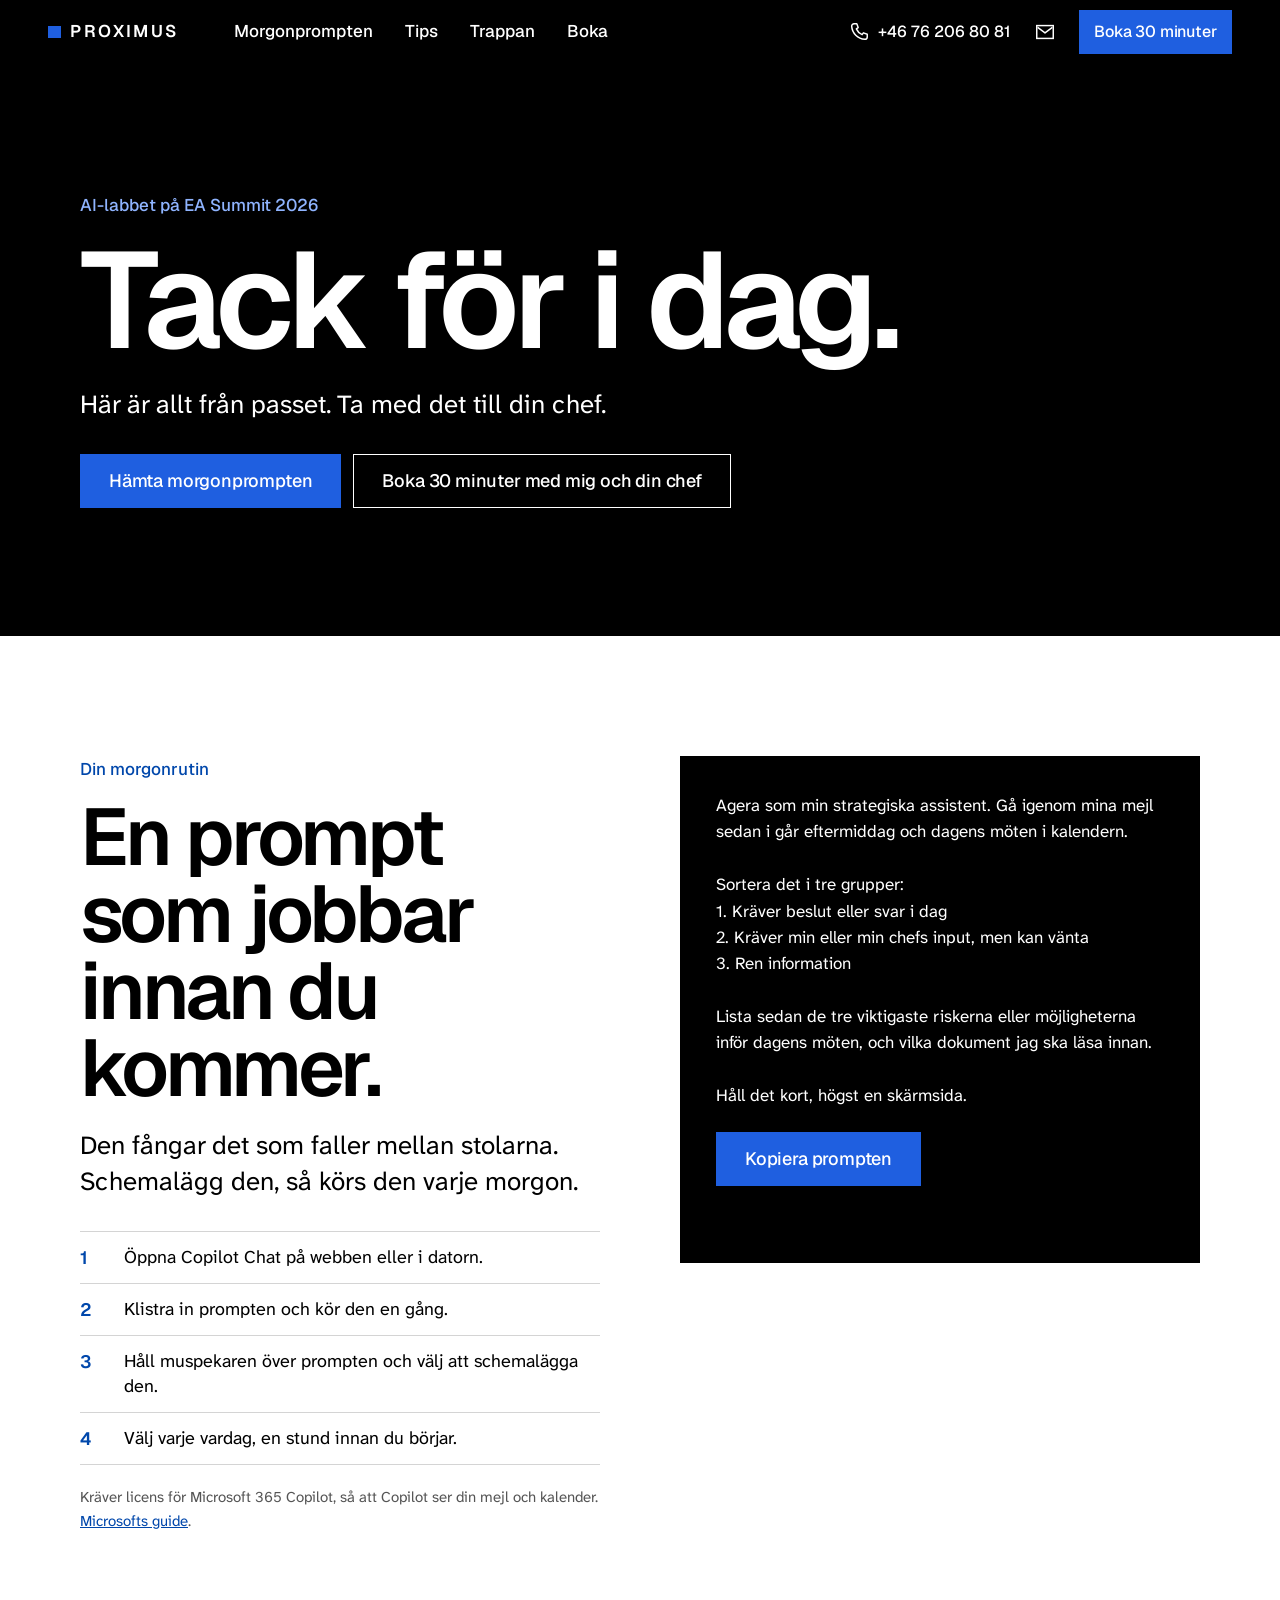
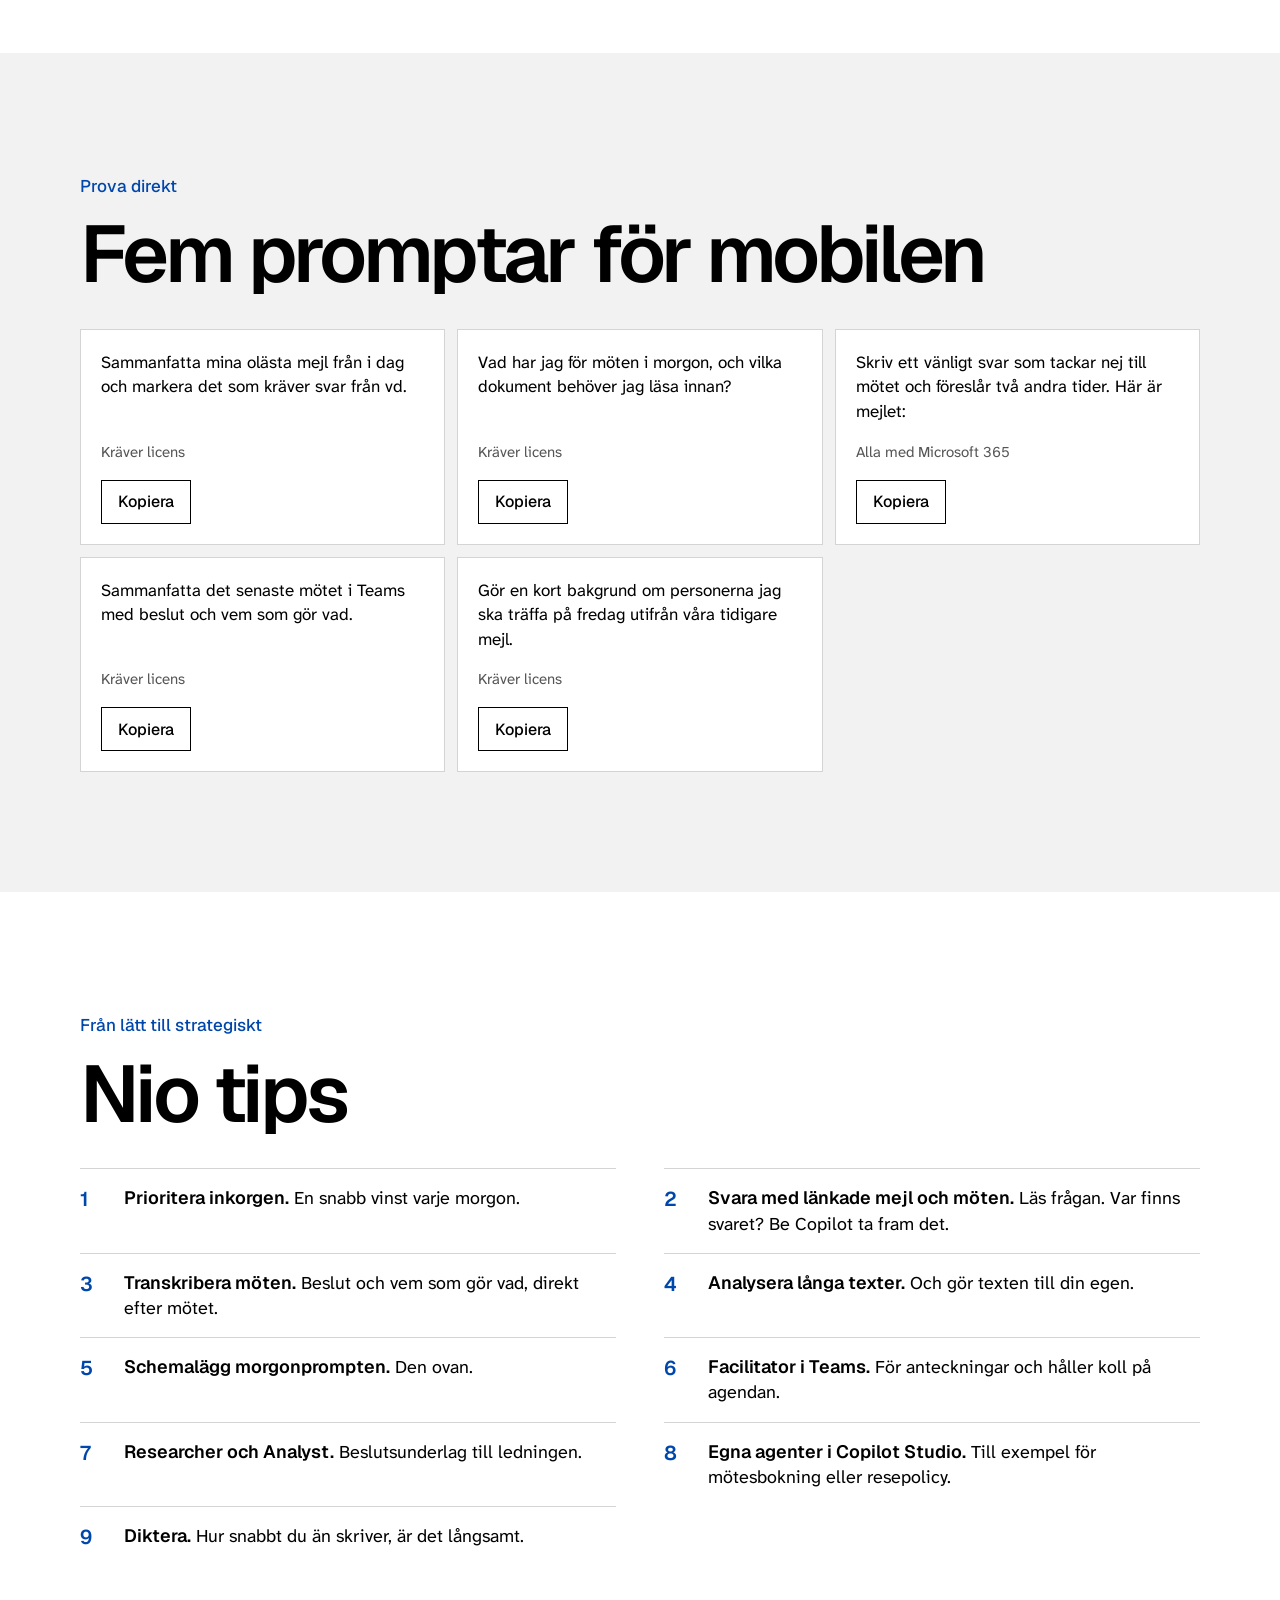
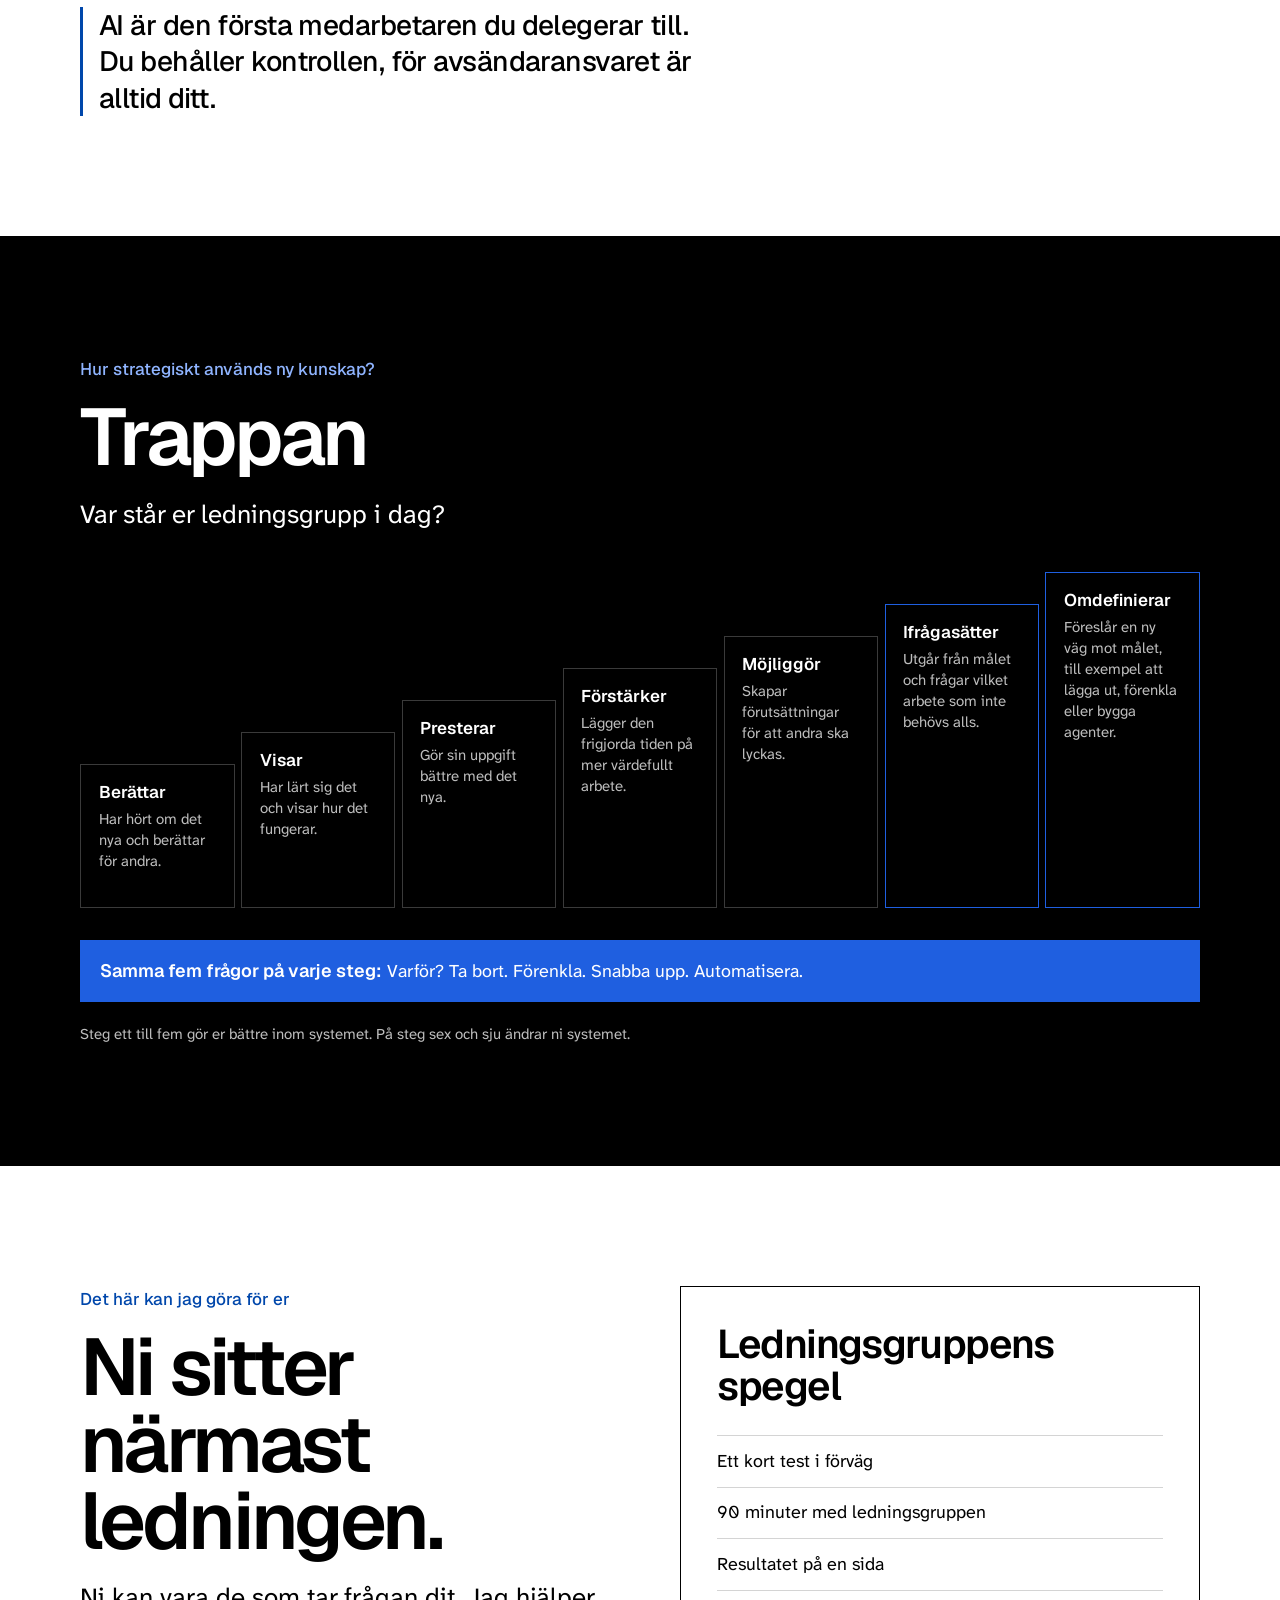
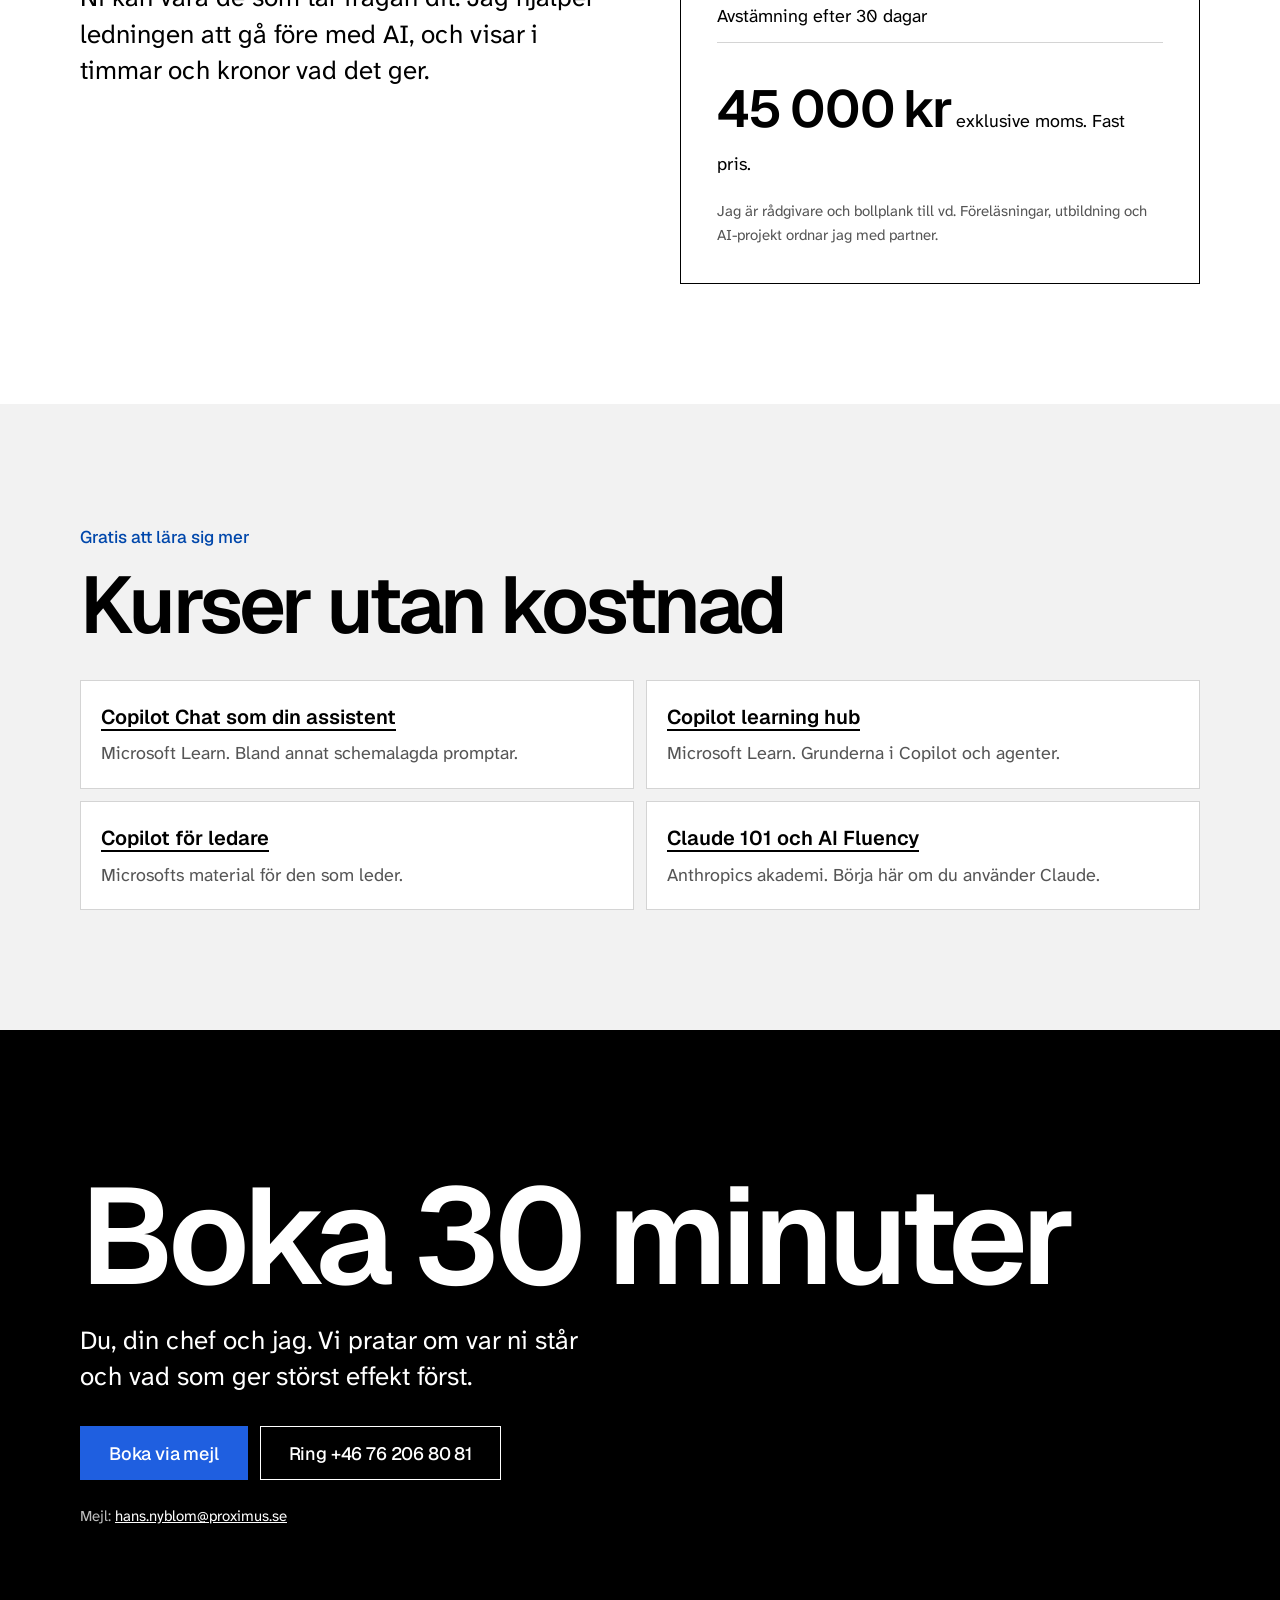
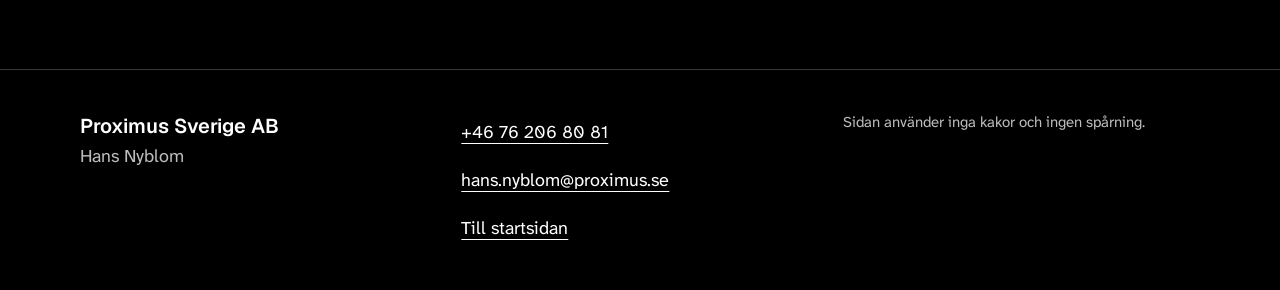
==== ea/index.html @ 561fcad0 "Undersida /ea för EA Summit: morgonprompt, mobilpromptar, tips, trappan, bokning Co-Authored-By: Cla" ====
<!DOCTYPE html>
<html lang="sv">
<head>
<meta charset="utf-8">
<meta name="viewport" content="width=device-width, initial-scale=1">
<meta http-equiv="Content-Security-Policy" content="default-src 'self'; script-src 'self'; style-src 'self'; img-src 'self' data:; font-src 'self'; connect-src 'self'; form-action 'self'; base-uri 'self'; object-src 'none'; upgrade-insecure-requests">
<meta name="referrer" content="strict-origin-when-cross-origin">
<title>EA Summit: tips och morgonprompt | Hans Nyblom</title>
<meta name="description" content="Från AI-labbet på EA Summit 2026. Morgonprompt, fem promptar för mobilen, nio tips och trappan. Boka 30 minuter med Hans och din chef.">
<link rel="canonical" href="https://proximus.se/ea/">
<meta property="og:type" content="website">
<meta property="og:locale" content="sv_SE">
<meta property="og:title" content="Från AI-labbet på EA Summit">
<meta property="og:description" content="Morgonprompt, tips och trappan. Boka 30 minuter med Hans och din chef.">
<meta property="og:url" content="https://proximus.se/ea/">
<meta name="theme-color" content="#000000">
<link rel="icon" href="../assets/img/favicon.svg" type="image/svg+xml">
<link rel="preload" href="../assets/fonts/geist.woff2" as="font" type="font/woff2" crossorigin>
<link rel="stylesheet" href="../assets/css/site.css">
<link rel="stylesheet" href="../assets/css/ea.css">
<script src="../assets/js/ea.js" defer></script>
</head>
<body>
<a class="skip" href="#innehall">Hoppa till innehållet</a>

<header class="top" id="top">
  <a class="brand" href="../" aria-label="Proximus, till startsidan"><span class="brand-dot" aria-hidden="true"></span>PROXIMUS</a>
  <nav class="nav" aria-label="Meny för EA Summit">
    <a href="#morgonprompt">Morgonprompten</a>
    <a href="#tips">Tips</a>
    <a href="#trappan">Trappan</a>
    <a href="#boka">Boka</a>
  </nav>
  <div class="top-actions">
    <a class="icon-btn" href="tel:+46762068081" aria-label="Ring Hans, +46 76 206 80 81">
      <svg viewBox="0 0 24 24" width="22" height="22" aria-hidden="true"><path d="M6.6 3h3l1.5 4.2-2 1.4a12 12 0 0 0 6.3 6.3l1.4-2L21 14.4v3A2.6 2.6 0 0 1 18.4 20 15.4 15.4 0 0 1 4 5.6 2.6 2.6 0 0 1 6.6 3Z" fill="none" stroke="currentColor" stroke-width="1.6" stroke-linejoin="round"/></svg>
      <span class="icon-label">+46 76 206 80 81</span>
    </a>
    <a class="icon-btn js-mail" href="#boka" data-u="hans.nyblom" data-d="proximus.se" aria-label="Mejla Hans">
      <svg viewBox="0 0 24 24" width="22" height="22" aria-hidden="true"><rect x="3" y="5" width="18" height="14" fill="none" stroke="currentColor" stroke-width="1.6"/><path d="m4 7 8 6 8-6" fill="none" stroke="currentColor" stroke-width="1.6" stroke-linejoin="round"/></svg>
    </a>
    <a class="btn btn-main btn-small" href="#boka">Boka 30 minuter</a>
  </div>
</header>

<main id="innehall">

<section class="ea-hero dark" aria-labelledby="h-hero">
  <div class="wrap">
    <p class="kicker">AI-labbet på EA Summit 2026</p>
    <h1 id="h-hero">Tack för i dag.</h1>
    <p class="lead">Här är allt från passet. Ta med det till din chef.</p>
    <div class="cta-row">
      <a class="btn btn-main" href="#morgonprompt">Hämta morgonprompten</a>
      <a class="btn btn-line" href="#boka">Boka 30 minuter med mig och din chef</a>
    </div>
  </div>
</section>

<section class="ea-block" id="morgonprompt" aria-labelledby="h-morgon">
  <div class="wrap ea-split">
    <div>
      <p class="kicker">Din morgonrutin</p>
      <h2 id="h-morgon">En prompt som jobbar innan du kommer.</h2>
      <p class="lead">Den fångar det som faller mellan stolarna. Schemalägg den, så körs den varje morgon.</p>
      <ol class="ea-how">
        <li>Öppna Copilot Chat på webben eller i datorn.</li>
        <li>Klistra in prompten och kör den en gång.</li>
        <li>Håll muspekaren över prompten och välj att schemalägga den.</li>
        <li>Välj varje vardag, en stund innan du börjar.</li>
      </ol>
      <p class="fine">Kräver licens för Microsoft 365 Copilot, så att Copilot ser din mejl och kalender. <a href="https://support.microsoft.com/microsoft-365-copilot/schedule-your-most-used-copilot-prompts" rel="noopener noreferrer" target="_blank">Microsofts guide</a>.</p>
    </div>
    <div class="ea-prompt">
      <pre id="p-morgon">Agera som min strategiska assistent. Gå igenom mina mejl sedan i går eftermiddag och dagens möten i kalendern.

Sortera det i tre grupper:
1. Kräver beslut eller svar i dag
2. Kräver min eller min chefs input, men kan vänta
3. Ren information

Lista sedan de tre viktigaste riskerna eller möjligheterna inför dagens möten, och vilka dokument jag ska läsa innan.

Håll det kort, högst en skärmsida.</pre>
      <button type="button" class="btn btn-main js-copy" data-copy="p-morgon">Kopiera prompten</button>
      <p class="copy-msg" role="status" aria-live="polite"></p>
    </div>
  </div>
</section>

<section class="ea-block ea-grey" id="mobilen" aria-labelledby="h-mobil">
  <div class="wrap">
    <p class="kicker">Prova direkt</p>
    <h2 id="h-mobil">Fem promptar för mobilen</h2>
    <ul class="ea-cards">
      <li><pre id="m1">Sammanfatta mina olästa mejl från i dag och markera det som kräver svar från vd.</pre><span class="ea-tag">Kräver licens</span><button type="button" class="ea-copy js-copy" data-copy="m1">Kopiera</button></li>
      <li><pre id="m2">Vad har jag för möten i morgon, och vilka dokument behöver jag läsa innan?</pre><span class="ea-tag">Kräver licens</span><button type="button" class="ea-copy js-copy" data-copy="m2">Kopiera</button></li>
      <li><pre id="m3">Skriv ett vänligt svar som tackar nej till mötet och föreslår två andra tider. Här är mejlet:</pre><span class="ea-tag">Alla med Microsoft 365</span><button type="button" class="ea-copy js-copy" data-copy="m3">Kopiera</button></li>
      <li><pre id="m4">Sammanfatta det senaste mötet i Teams med beslut och vem som gör vad.</pre><span class="ea-tag">Kräver licens</span><button type="button" class="ea-copy js-copy" data-copy="m4">Kopiera</button></li>
      <li><pre id="m5">Gör en kort bakgrund om personerna jag ska träffa på fredag utifrån våra tidigare mejl.</pre><span class="ea-tag">Kräver licens</span><button type="button" class="ea-copy js-copy" data-copy="m5">Kopiera</button></li>
    </ul>
  </div>
</section>

<section class="ea-block" id="tips" aria-labelledby="h-tips">
  <div class="wrap">
    <p class="kicker">Från lätt till strategiskt</p>
    <h2 id="h-tips">Nio tips</h2>
    <ol class="ea-tips">
      <li><span><b>Prioritera inkorgen.</b> En snabb vinst varje morgon.</span></li>
      <li><span><b>Svara med länkade mejl och möten.</b> Läs frågan. Var finns svaret? Be Copilot ta fram det.</span></li>
      <li><span><b>Transkribera möten.</b> Beslut och vem som gör vad, direkt efter mötet.</span></li>
      <li><span><b>Analysera långa texter.</b> Och gör texten till din egen.</span></li>
      <li><span><b>Schemalägg morgonprompten.</b> Den ovan.</span></li>
      <li><span><b>Facilitator i Teams.</b> För anteckningar och håller koll på agendan.</span></li>
      <li><span><b>Researcher och Analyst.</b> Beslutsunderlag till ledningen.</span></li>
      <li><span><b>Egna agenter i Copilot Studio.</b> Till exempel för mötesbokning eller resepolicy.</span></li>
      <li><span><b>Diktera.</b> Hur snabbt du än skriver, är det långsamt.</span></li>
    </ol>
    <p class="ea-quote">AI är den första medarbetaren du delegerar till. Du behåller kontrollen, för avsändaransvaret är alltid ditt.</p>
  </div>
</section>

<section class="ea-block dark" id="trappan" aria-labelledby="h-trappan">
  <div class="wrap">
    <p class="kicker">Hur strategiskt används ny kunskap?</p>
    <h2 id="h-trappan">Trappan</h2>
    <p class="lead">Var står er ledningsgrupp i dag?</p>
    <ol class="ea-stairs">
      <li><b>Berättar</b><span>Har hört om det nya och berättar för andra.</span></li>
      <li><b>Visar</b><span>Har lärt sig det och visar hur det fungerar.</span></li>
      <li><b>Presterar</b><span>Gör sin uppgift bättre med det nya.</span></li>
      <li><b>Förstärker</b><span>Lägger den frigjorda tiden på mer värdefullt arbete.</span></li>
      <li><b>Möjliggör</b><span>Skapar förutsättningar för att andra ska lyckas.</span></li>
      <li><b>Ifrågasätter</b><span>Utgår från målet och frågar vilket arbete som inte behövs alls.</span></li>
      <li><b>Omdefinierar</b><span>Föreslår en ny väg mot målet, till exempel att lägga ut, förenkla eller bygga agenter.</span></li>
    </ol>
    <p class="ea-engine"><b>Samma fem frågor på varje steg:</b> Varför? Ta bort. Förenkla. Snabba upp. Automatisera.</p>
    <p class="fine">Steg ett till fem gör er bättre inom systemet. På steg sex och sju ändrar ni systemet.</p>
  </div>
</section>

<section class="ea-block" id="erbjudande" aria-labelledby="h-erbj">
  <div class="wrap ea-split">
    <div>
      <p class="kicker">Det här kan jag göra för er</p>
      <h2 id="h-erbj">Ni sitter närmast ledningen.</h2>
      <p class="lead">Ni kan vara de som tar frågan dit. Jag hjälper ledningen att gå före med AI, och visar i timmar och kronor vad det ger.</p>
    </div>
    <div class="ea-offer">
      <p class="ea-offer-name">Ledningsgruppens spegel</p>
      <ul class="ticks">
        <li>Ett kort test i förväg</li>
        <li>90 minuter med ledningsgruppen</li>
        <li>Resultatet på en sida</li>
        <li>Avstämning efter 30 dagar</li>
      </ul>
      <p class="ea-price"><strong>45 000 kr</strong> exklusive moms. Fast pris.</p>
      <p class="fine">Jag är rådgivare och bollplank till vd. Föreläsningar, utbildning och AI-projekt ordnar jag med partner.</p>
    </div>
  </div>
</section>

<section class="ea-block ea-grey" id="utbildning" aria-labelledby="h-utb">
  <div class="wrap">
    <p class="kicker">Gratis att lära sig mer</p>
    <h2 id="h-utb">Kurser utan kostnad</h2>
    <ul class="ea-links">
      <li><a href="https://learn.microsoft.com/en-us/training/modules/employ-copilot-assistant" rel="noopener noreferrer" target="_blank"><b>Copilot Chat som din assistent</b><span>Microsoft Learn. Bland annat schemalagda promptar.</span></a></li>
      <li><a href="https://learn.microsoft.com/copilot/" rel="noopener noreferrer" target="_blank"><b>Copilot learning hub</b><span>Microsoft Learn. Grunderna i Copilot och agenter.</span></a></li>
      <li><a href="https://adoption.microsoft.com/en-us/copilot/skilling-center/?role=leaders" rel="noopener noreferrer" target="_blank"><b>Copilot för ledare</b><span>Microsofts material för den som leder.</span></a></li>
      <li><a href="https://www.anthropic.com/learn" rel="noopener noreferrer" target="_blank"><b>Claude 101 och AI Fluency</b><span>Anthropics akademi. Börja här om du använder Claude.</span></a></li>
    </ul>
  </div>
</section>

<section class="book dark" id="boka" aria-labelledby="h-boka">
  <div class="wrap">
    <h2 id="h-boka">Boka 30 minuter</h2>
    <p class="lead">Du, din chef och jag. Vi pratar om var ni står och vad som ger störst effekt först.</p>
    <div class="cta-row">
      <a class="btn btn-main js-mail" href="#boka" data-u="hans.nyblom" data-d="proximus.se" data-subject="Samtal med Hans och min chef efter EA Summit" data-body="Hej Hans!%0A%0AJag var på AI-labbet på EA Summit. Jag och min chef vill boka 30 minuter med dig.%0A%0AMitt namn:%0AMin chef:%0AFöretag:%0AFörslag på tider:%0A">Boka via mejl</a>
      <a class="btn btn-line" href="tel:+46762068081">Ring +46 76 206 80 81</a>
    </div>
    <p class="fine ea-addr">Mejl: <a class="js-mail" href="#boka" data-u="hans.nyblom" data-d="proximus.se" data-show="1">visas här</a></p>
    <noscript><p>Mejl: hans.nyblom snabel a proximus.se</p></noscript>
  </div>
</section>

</main>

<footer class="foot dark">
  <div class="wrap foot-grid">
    <div><p class="foot-name">Proximus Sverige AB</p><p>Hans Nyblom</p></div>
    <ul class="foot-contact">
      <li><a href="tel:+46762068081">+46 76 206 80 81</a></li>
      <li><a class="js-mail" href="#boka" data-u="hans.nyblom" data-d="proximus.se" data-show="1">Mejla Hans</a></li>
      <li><a href="../">Till startsidan</a></li>
    </ul>
    <p class="fine">Sidan använder inga kakor och ingen spårning.</p>
  </div>
</footer>

</body>
</html>
---- assets/css/site.css ----
/* Proximus. Vitt och svart. En accent: kobolt. Rubriker i Geist, löptext i Atkinson Hyperlegible Next. */
@font-face{font-family:"Geist";src:url("../fonts/geist.woff2") format("woff2");font-weight:100 900;font-display:swap}
@font-face{font-family:"Atkinson";src:url("../fonts/atkinson.woff2") format("woff2");font-weight:200 800;font-display:swap}

:root{
  --black:#000000;
  --white:#FFFFFF;
  --cobalt:#0047AB;       /* accent på vitt */
  --cobalt-lit:#1F5FE0;   /* knapp på svart */
  --cobalt-pale:#8FB4FF;  /* accenttext på svart */
  --grey:#555555;         /* dämpad text på vitt */
  --grey-lit:#BDBDBD;     /* dämpad text på svart */
  --line:#D4D4D4;
  --line-dark:#3A3A3A;
  --display:"Geist","Helvetica Neue",Arial,sans-serif;
  --body:"Atkinson",Verdana,Arial,sans-serif;
  --pad:clamp(1.25rem,5vw,3rem);
  --gap:clamp(4.5rem,11vw,9rem);
}
*,*::before,*::after{box-sizing:border-box}
html{-webkit-text-size-adjust:100%;scroll-behavior:smooth;scroll-padding-top:4.5rem}
body{margin:0;font-family:var(--body);font-size:1.125rem;line-height:1.6;color:var(--black);background:var(--white)}
img,svg{display:block;max-width:100%}
h1,h2,h3,p,ul,ol,figure,blockquote,fieldset{margin:0;padding:0}
ul,ol{list-style:none}
fieldset{border:0;min-width:0}
a{color:inherit}
button{font:inherit;color:inherit;cursor:pointer;border-radius:0}
:focus-visible{outline:3px solid var(--cobalt);outline-offset:3px}
.dark :focus-visible,.top :focus-visible{outline-color:var(--white)}

.wrap{width:100%;max-width:76rem;margin-inline:auto;padding-inline:var(--pad)}
.skip{position:absolute;left:-999px;top:0;background:var(--white);color:var(--black);padding:.75rem 1rem;z-index:50}
.skip:focus{left:.5rem;top:.5rem}
.dark{background:var(--black);color:var(--white)}

h1,h2{font-family:var(--display);font-weight:600;letter-spacing:-.045em;line-height:.96;text-wrap:balance}
h1{font-size:clamp(3.25rem,13vw,8.5rem)}
h2{font-size:clamp(2.375rem,7.6vw,5rem)}
h3{font-family:var(--display);font-weight:600;font-size:1.375rem;line-height:1.2;letter-spacing:-.02em}
.lead{font-size:clamp(1.25rem,3.4vw,1.625rem);line-height:1.4;max-width:32ch;margin-top:1.25rem}
.kicker{font-family:var(--display);font-weight:500;font-size:1.0625rem;color:var(--cobalt);margin-bottom:1rem}
.dark .kicker{color:var(--cobalt-pale)}
.fine{font-size:.9375rem;color:var(--grey)}
.dark .fine{color:var(--grey-lit)}

/* Knappar: raka hörn, säger vad som händer */
.btn{display:inline-flex;align-items:center;justify-content:center;min-height:3.375rem;padding:.8rem 1.75rem;border:1px solid transparent;font-family:var(--display);font-weight:500;font-size:1.125rem;line-height:1.1;letter-spacing:-.01em;text-decoration:none;text-align:center;transition:background-color .2s ease,color .2s ease,border-color .2s ease}
.btn-main{background:var(--cobalt);color:var(--white)}
.btn-main:hover{background:#003A8C}
.dark .btn-main,.top .btn-main{background:var(--cobalt-lit)}
.dark .btn-main:hover,.top .btn-main:hover{background:#2F6DF0}
.btn-line{border-color:currentColor;background:transparent}
.btn-line:hover{background:var(--black);color:var(--white);border-color:var(--black)}
.dark .btn-line:hover{background:var(--white);color:var(--black);border-color:var(--white)}
.btn-small{min-height:2.75rem;padding:.5rem .9rem;font-size:1rem;white-space:nowrap}
.cta-row{display:flex;flex-wrap:wrap;gap:.75rem;margin-top:2rem}

/* Sidhuvud */
.top{position:sticky;top:0;z-index:20;display:flex;align-items:center;gap:.5rem;min-height:4rem;padding:.5rem var(--pad);background:var(--black);color:var(--white)}
.brand{display:flex;align-items:center;gap:.6rem;font-family:var(--display);font-weight:600;font-size:1.0625rem;letter-spacing:.14em;text-decoration:none;margin-right:auto}
.brand-dot{width:.8rem;height:.8rem;background:var(--cobalt-lit)}
.nav{display:none}
.top-actions{display:flex;align-items:center;gap:.25rem}
.icon-btn{display:inline-flex;align-items:center;justify-content:center;gap:.5rem;min-width:2.75rem;min-height:2.75rem;text-decoration:none;font-family:var(--display);font-weight:500;font-size:1rem}
.icon-btn:hover{color:var(--cobalt-pale)}
.icon-label{display:none}
@media (max-width:420px){.brand{font-size:.875rem;letter-spacing:.06em}.brand-dot{display:none}.btn-small{font-size:.9375rem;padding-inline:.7rem}.top-actions{gap:0}}
@media (min-width:900px){
  .nav{display:flex;gap:2rem;margin-right:auto}
  .nav a{font-family:var(--display);font-weight:500;font-size:1.0625rem;text-decoration:none;padding:.5rem 0;border-bottom:1px solid transparent}
  .nav a:hover{border-bottom-color:var(--white)}
  .brand{margin-right:3rem}
  .top-actions{gap:.75rem}
}
@media (min-width:1180px){.icon-label{display:inline}}

/* Helbreda bilder */
.bleed{position:absolute;inset:0;overflow:hidden}
.bleed-img{position:absolute;left:0;top:-8%;width:100%;height:116%;max-width:none;object-fit:cover;will-change:transform}
.pan-img{width:130%;top:0;height:100%}

/* Hero */
.hero{position:relative;overflow:hidden;min-height:min(calc(100svh - 4rem),60rem);display:flex;align-items:flex-end}
.hero::after{content:"";position:absolute;inset:0;background:linear-gradient(180deg,rgba(0,0,0,.5) 0%,rgba(0,0,0,.42) 40%,rgba(0,0,0,.78) 100%)}
.hero-text{position:relative;z-index:2;padding-block:clamp(2.5rem,7vw,5rem)}
.hero .lead{max-width:27ch}
.choose{margin-top:2rem;display:grid;gap:.6rem;max-width:46rem}
.choose legend{font-family:var(--display);font-weight:500;font-size:1.0625rem;margin-bottom:.7rem;padding:0}
.choice{position:relative;text-align:left;min-height:3.75rem;padding:.9rem 1.1rem .9rem 3.1rem;border:1px solid rgba(255,255,255,.7);background:rgba(0,0,0,.45);color:var(--white);font-size:1.0625rem;line-height:1.3;transition:background-color .2s ease,color .2s ease,border-color .2s ease}
.choice::before{content:"";position:absolute;left:1.05rem;top:50%;width:1.1rem;height:1.1rem;margin-top:-.55rem;border:1px solid currentColor}
.choice:hover{border-color:var(--white);background:rgba(0,0,0,.7)}
.choice[aria-pressed="true"]{background:var(--white);color:var(--black);border-color:var(--white)}
.choice[aria-pressed="true"]::before{background:var(--cobalt);border-color:var(--cobalt)}
@media (min-width:760px){.choose{grid-template-columns:1fr 1fr}.choose legend{grid-column:1/-1}}

/* Nyckeltal */
.facts{border-bottom:1px solid var(--line)}
.facts-list{display:grid;grid-template-columns:1fr 1fr}
.facts-list li{padding:clamp(1.5rem,4vw,2.75rem) 0;padding-right:1rem;border-top:1px solid var(--line)}
.facts-list li:nth-child(-n+2){border-top:0}
.facts-list strong{display:block;font-family:var(--display);font-weight:600;font-size:clamp(1.875rem,6.2vw,3.75rem);letter-spacing:-.045em;line-height:1}
.facts-list span{display:block;margin-top:.5rem;font-size:1rem;line-height:1.35;color:var(--grey)}
@media (min-width:820px){.facts-list{grid-template-columns:repeat(4,1fr)}.facts-list li{border-top:0;padding-left:1.5rem;border-left:1px solid var(--line)}.facts-list li:first-child{padding-left:0;border-left:0}}

/* Adaptivt: visa rätt väg */
body:not([data-path]) [data-only="kontor"],
body:not([data-path]) [data-only="falt"],
body[data-path="kontor"] [data-only="falt"],
body[data-path="kontor"] [data-only="ingen"],
body[data-path="falt"] [data-only="kontor"],
body[data-path="falt"] [data-only="ingen"]{display:none}

.path{padding-block:var(--gap)}
.duo{display:grid;gap:1.25rem;margin-top:2.5rem}
@media (min-width:760px){.duo{grid-template-columns:1fr 1fr}}
.way{display:flex;flex-direction:column;align-items:flex-start;gap:.7rem;text-align:left;padding:clamp(1.5rem,4vw,2.75rem);border:1px solid var(--black);background:var(--white);transition:background-color .25s ease,color .25s ease}
.way:hover{background:var(--black);color:var(--white)}
.way-name{font-family:var(--display);font-weight:600;font-size:clamp(2.25rem,6.5vw,3.5rem);letter-spacing:-.045em;line-height:1}
.way-who{font-size:1.125rem;line-height:1.4;max-width:26ch}
.way-go{margin-top:1rem;font-family:var(--display);font-weight:500;text-decoration:underline;text-underline-offset:.3em}

.offer{display:grid;gap:2.5rem;align-items:center}
@media (min-width:900px){.offer{grid-template-columns:1.05fr .95fr;gap:5rem}}
.shot img{width:100%;height:auto;aspect-ratio:4/3;object-fit:cover}
.ticks{margin-top:1.75rem;display:grid}
.ticks li{padding:.8rem 0;border-top:1px solid var(--line);line-height:1.4}
.ticks li:last-child{border-bottom:1px solid var(--line)}
.swap{margin-top:1.5rem;padding:.6rem 0;min-height:2.75rem;border:0;background:none;font-size:1rem;color:var(--cobalt);text-decoration:underline;text-underline-offset:.3em}

/* Platshållare: stram ruta med kryss */
.ph{position:relative;display:grid;place-items:center;min-height:13rem;aspect-ratio:4/3;border:1px solid var(--black);background:var(--white);color:var(--black)}
.ph svg{position:absolute;inset:0;width:100%;height:100%}
.ph line{stroke:var(--line);stroke-width:1;vector-effect:non-scaling-stroke}
.ph span{position:relative;max-width:22ch;padding:.5rem .9rem;background:var(--white);font-size:1rem;line-height:1.35;text-align:center}
.ph-wide{aspect-ratio:16/10}
.ph-tall{aspect-ratio:4/5;max-width:min(24rem,70vw)}

/* Första steget */
.mirror{padding-block:var(--gap)}
.steps{counter-reset:s;display:grid;margin-top:3rem}
.steps li{counter-increment:s;padding:1.5rem 0 1.75rem;border-top:1px solid var(--line-dark)}
.steps li::before{content:counter(s);display:block;font-family:var(--display);font-weight:500;font-size:1.0625rem;color:var(--cobalt-pale);margin-bottom:.9rem}
.steps strong{display:block;font-family:var(--display);font-weight:600;font-size:1.4375rem;line-height:1.15;letter-spacing:-.02em}
.steps span{display:block;margin-top:.5rem;color:var(--grey-lit);line-height:1.4}
@media (min-width:760px){.steps{grid-template-columns:1fr 1fr;column-gap:2rem}}
@media (min-width:1100px){.steps{grid-template-columns:repeat(4,1fr)}}
.price{margin-top:1rem;padding-top:2.5rem;border-top:1px solid var(--white);display:grid;gap:2rem;align-items:end}
.price-tag strong{display:block;font-family:var(--display);font-weight:600;font-size:clamp(3.5rem,13vw,7.5rem);letter-spacing:-.05em;line-height:.9}
.price-tag span{display:block;margin-top:.9rem;color:var(--grey-lit)}
.price-side{display:grid;gap:1.25rem;justify-items:start}
.founders{max-width:30ch;line-height:1.4;padding-left:1rem;border-left:3px solid var(--cobalt-lit)}
.founders strong{font-family:var(--display);font-weight:600}
@media (min-width:820px){.price{grid-template-columns:1.2fr .8fr;gap:3rem}}

/* Modellen */
.model{padding-block:var(--gap)}
.split{display:grid;gap:2.5rem;align-items:center}
@media (min-width:900px){.split{grid-template-columns:.9fr 1.1fr;gap:5rem}}

/* Kroken */
.hook{position:relative;overflow:hidden;padding-block:clamp(6rem,18vw,13rem)}
.hook::after{content:"";position:absolute;inset:0;background:rgba(0,0,0,.58)}
.hook-text{position:relative;z-index:2}
.hook blockquote p{font-family:var(--display);font-weight:600;font-size:clamp(2.625rem,9.5vw,6.5rem);letter-spacing:-.045em;line-height:.98;max-width:13ch;text-wrap:balance}
.hook .lead{margin-bottom:2rem;max-width:30ch}

/* Bevis */
.proof{padding-block:var(--gap)}
.soon h3{margin-top:1rem}
.soon .ph{aspect-ratio:16/9}

/* Ledartest */
.test{padding-block:var(--gap)}
.test-box{display:grid;gap:2.5rem;align-items:end}
.test-box>div,.notify{min-width:0}
.test h2{font-size:clamp(2.125rem,6.2vw,4rem);max-width:15ch}
.notify{padding-top:1.5rem;border-top:1px solid var(--white)}
.notify label{display:block;font-family:var(--display);font-weight:500;margin-bottom:.6rem}
.notify-row{display:grid;gap:.75rem}
.notify input{width:100%;min-height:3.375rem;padding:.7rem 1rem;border:1px solid var(--white);border-radius:0;background:var(--white);font:inherit;color:var(--black)}
.notify input::placeholder{color:#5F5F5F}
.form-msg{margin-top:.75rem;min-height:1.6em}
@media (min-width:900px){.test-box{grid-template-columns:1.1fr .9fr;gap:5rem}}

/* Om Hans */
.about{padding-block:var(--gap)}
.about-grid{display:grid;gap:2.5rem;align-items:center}
.about p+p{margin-top:1rem;max-width:36ch}
.stages{display:flex;flex-wrap:wrap;gap:.5rem;margin-block:1.5rem 2rem}
.stages li{padding:.4rem 1rem;border:1px solid var(--black);font-family:var(--display);font-weight:500;font-size:1rem}
@media (min-width:820px){.about-grid{grid-template-columns:.8fr 1.2fr;gap:5rem}}

/* Mer */
.more{padding-bottom:var(--gap)}
.more h2{font-size:clamp(2rem,5.4vw,3.25rem);padding-top:2.5rem;border-top:1px solid var(--black)}
.tiles{display:grid;grid-template-columns:1fr 1fr;margin-top:2.25rem;border-top:1px solid var(--line);border-left:1px solid var(--line)}
.tiles li{border-right:1px solid var(--line);border-bottom:1px solid var(--line)}
.tile{display:flex;flex-direction:column;justify-content:space-between;gap:1.25rem;height:100%;min-height:7rem;padding:1rem 1.1rem;text-decoration:none}
.tile b{font-family:var(--display);font-weight:600;font-size:clamp(1.0625rem,3.6vw,1.25rem);line-height:1.2;letter-spacing:-.02em;overflow-wrap:anywhere}
.tile i{font-style:normal;font-size:.9375rem;color:var(--grey)}
a.tile:hover{background:var(--black);color:var(--white)}
@media (min-width:980px){.tiles{grid-template-columns:repeat(4,1fr)}}

/* Boka */
.book{padding-block:var(--gap)}
.book h2{font-size:clamp(3.25rem,13vw,8.5rem)}
.book .lead{max-width:30ch}
.book .founders{margin-top:2rem}
.slot-form{margin-top:2.25rem;max-width:38rem;padding:2rem 1.5rem;border:1px dashed var(--grey-lit);color:var(--grey-lit);text-align:center}

/* Sidfot */
.foot{padding-block:2.5rem;border-top:1px solid var(--line-dark);color:var(--grey-lit)}
.foot-grid{display:grid;gap:1.5rem}
.foot-name{font-family:var(--display);font-weight:600;font-size:1.25rem;color:var(--white)}
.foot-contact{display:grid;gap:.25rem}
.foot-contact a{display:inline-flex;align-items:center;min-height:2.75rem;color:var(--white);text-underline-offset:.3em}
@media (min-width:820px){.foot-grid{grid-template-columns:1fr 1fr 1fr;align-items:start}}

@media (prefers-reduced-motion:reduce){
  html{scroll-behavior:auto}
  *,*::before,*::after{transition:none!important;animation:none!important}
}
---- assets/css/ea.css ----
/* Undersidan /ea, EA Summit. Bygger på site.css. */
.ea-hero{padding-block:clamp(4rem,12vw,8rem)}
.ea-hero h1{font-size:clamp(3.5rem,14vw,8.5rem)}
.ea-block{padding-block:clamp(4rem,10vw,7.5rem)}
.ea-grey{background:#F2F2F2}
.ea-split{display:grid;gap:2.5rem;align-items:start}
@media (min-width:900px){.ea-split{grid-template-columns:1fr 1fr;gap:5rem}}
.ea-split>div{min-width:0}

.ea-how{counter-reset:h;display:grid;margin-top:2rem}
.ea-how li{counter-increment:h;display:grid;grid-template-columns:2.25rem 1fr;gap:.5rem;padding:.8rem 0;border-top:1px solid var(--line);line-height:1.4}
.ea-how li:last-child{border-bottom:1px solid var(--line)}
.ea-how li::before{content:counter(h);font-family:var(--display);font-weight:600;color:var(--cobalt)}
.ea-block .fine{margin-top:1.25rem}
.ea-block .fine a{color:var(--cobalt)}

pre{margin:0;font-family:var(--body);white-space:pre-wrap;overflow-wrap:anywhere}
.ea-prompt{background:var(--black);color:var(--white);padding:clamp(1.25rem,4vw,2.25rem)}
.ea-prompt pre{font-size:1.0625rem;line-height:1.55;margin-bottom:1.5rem}
.ea-prompt .btn-main{background:var(--cobalt-lit)}
.copy-msg{margin-top:.75rem;min-height:1.6em;color:var(--cobalt-pale)}

.ea-cards{display:grid;gap:.75rem;margin-top:2.25rem}
@media (min-width:760px){.ea-cards{grid-template-columns:1fr 1fr}}
@media (min-width:1100px){.ea-cards{grid-template-columns:repeat(3,1fr)}}
.ea-cards li{display:flex;flex-direction:column;gap:1rem;padding:1.25rem;background:var(--white);border:1px solid var(--line)}
.ea-cards pre{font-size:1.0625rem;line-height:1.45;flex:1}
.ea-tag{font-size:.9375rem;color:var(--grey)}
.ea-copy{align-self:flex-start;min-height:2.75rem;padding:.4rem 1rem;border:1px solid var(--black);background:var(--white);font-family:var(--display);font-weight:500;font-size:1rem}
.ea-copy:hover{background:var(--black);color:var(--white)}
.ea-copy.is-done{background:var(--cobalt);border-color:var(--cobalt);color:var(--white)}

.ea-tips{counter-reset:t;display:grid;margin-top:2.25rem}
@media (min-width:900px){.ea-tips{grid-template-columns:1fr 1fr;column-gap:3rem}}
.ea-tips li{counter-increment:t;display:grid;grid-template-columns:2.5rem 1fr;gap:.25rem;padding:1rem 0;border-top:1px solid var(--line);line-height:1.4}
.ea-tips li::before{content:counter(t);font-family:var(--display);font-weight:600;font-size:1.25rem;color:var(--cobalt)}
.ea-tips b{font-family:var(--display);font-weight:600}
.ea-quote{margin-top:2.5rem;padding-left:1rem;border-left:3px solid var(--cobalt);font-family:var(--display);font-weight:500;font-size:clamp(1.25rem,3.4vw,1.75rem);line-height:1.3;letter-spacing:-.02em;max-width:34ch}

.ea-stairs{display:grid;gap:.5rem;margin-top:2.5rem}
.ea-stairs li{display:grid;gap:.25rem;padding:1rem 1.1rem;border:1px solid var(--line-dark);line-height:1.4}
.ea-stairs b{font-family:var(--display);font-weight:600;font-size:1.25rem}
.ea-stairs span{color:var(--grey-lit)}
.ea-stairs li:nth-child(n+6){border-color:var(--cobalt-lit)}
@media (min-width:900px){
  .ea-stairs{grid-template-columns:repeat(7,1fr);align-items:end;gap:.4rem}
  .ea-stairs li{align-content:start}
  .ea-stairs li:nth-child(1){min-height:9rem}.ea-stairs li:nth-child(2){min-height:11rem}.ea-stairs li:nth-child(3){min-height:13rem}
  .ea-stairs li:nth-child(4){min-height:15rem}.ea-stairs li:nth-child(5){min-height:17rem}.ea-stairs li:nth-child(6){min-height:19rem}.ea-stairs li:nth-child(7){min-height:21rem}
  .ea-stairs b{font-size:1.0625rem}.ea-stairs span{font-size:.9375rem}
}
.ea-engine{margin-top:2rem;padding:1.1rem 1.25rem;background:var(--cobalt-lit);line-height:1.4}
.ea-engine b{font-family:var(--display);font-weight:600}
.dark .ea-engine+.fine{color:var(--grey-lit)}

.ea-offer{border:1px solid var(--black);padding:clamp(1.25rem,4vw,2.25rem)}
.ea-offer-name{font-family:var(--display);font-weight:600;font-size:clamp(1.75rem,5vw,2.5rem);letter-spacing:-.035em;line-height:1.05}
.ea-price{margin-top:1.5rem}
.ea-price strong{font-family:var(--display);font-weight:600;font-size:clamp(2.25rem,7vw,3.25rem);letter-spacing:-.04em}

.ea-links{display:grid;gap:.75rem;margin-top:2.25rem}
@media (min-width:760px){.ea-links{grid-template-columns:1fr 1fr}}
.ea-links a{display:grid;gap:.4rem;height:100%;padding:1.25rem;background:var(--white);border:1px solid var(--line);text-decoration:none}
.ea-links a:hover{border-color:var(--black)}
.ea-links b{font-family:var(--display);font-weight:600;font-size:1.25rem;text-decoration:underline;text-underline-offset:.25em}
.ea-links span{color:var(--grey)}

.ea-addr{margin-top:1.5rem}
.ea-addr a{color:var(--white)}
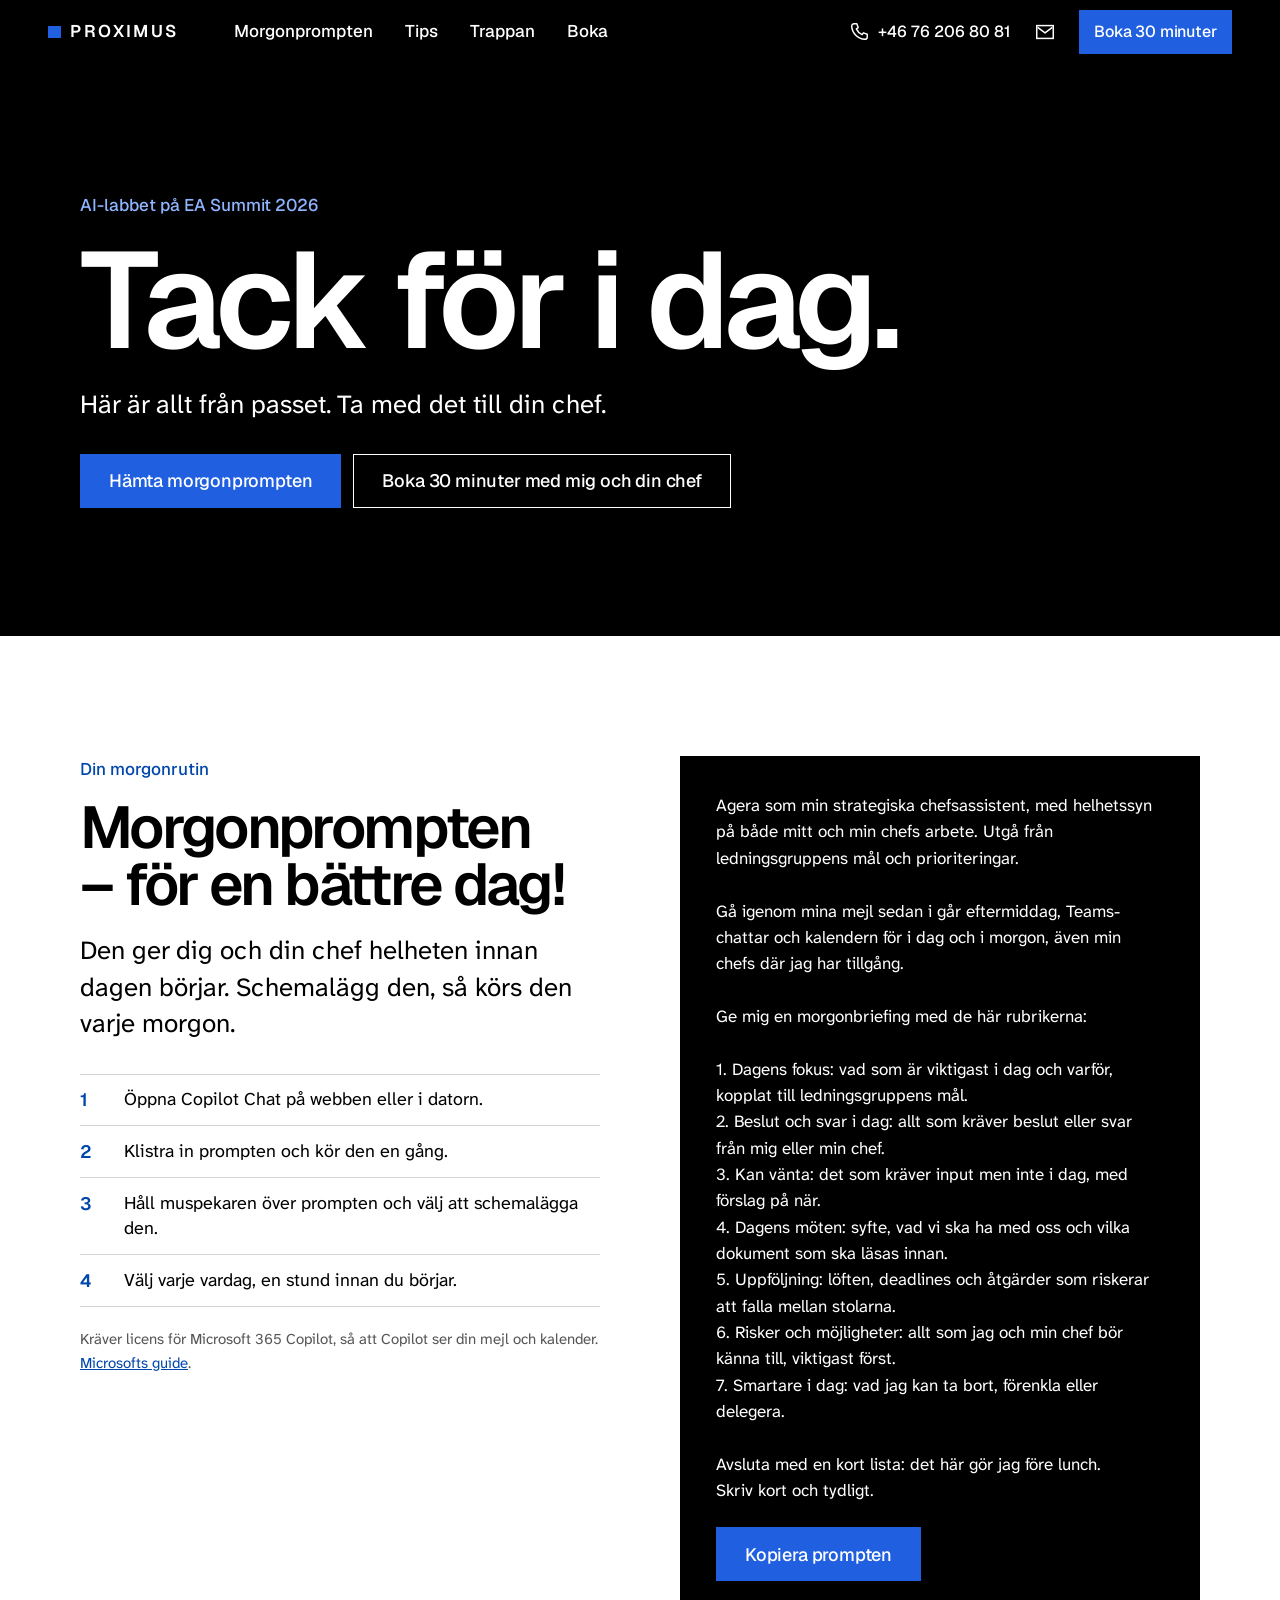
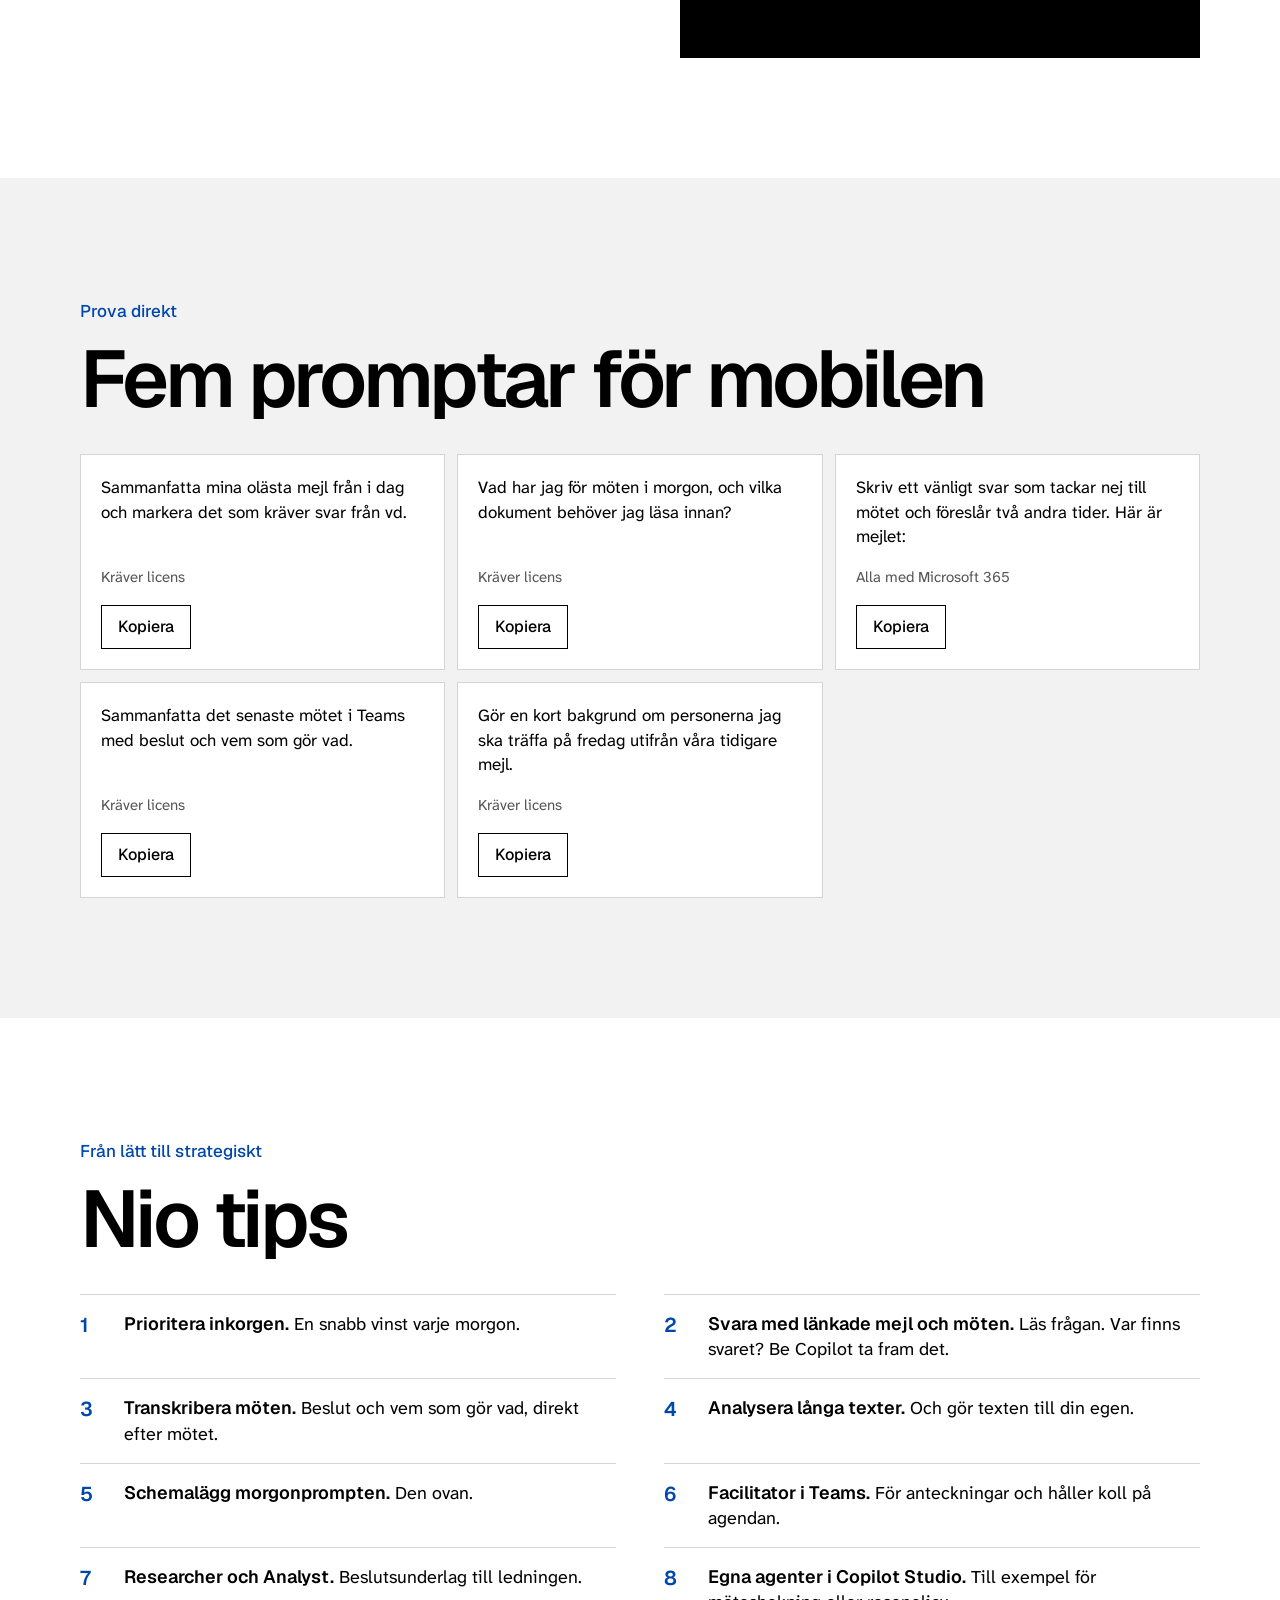
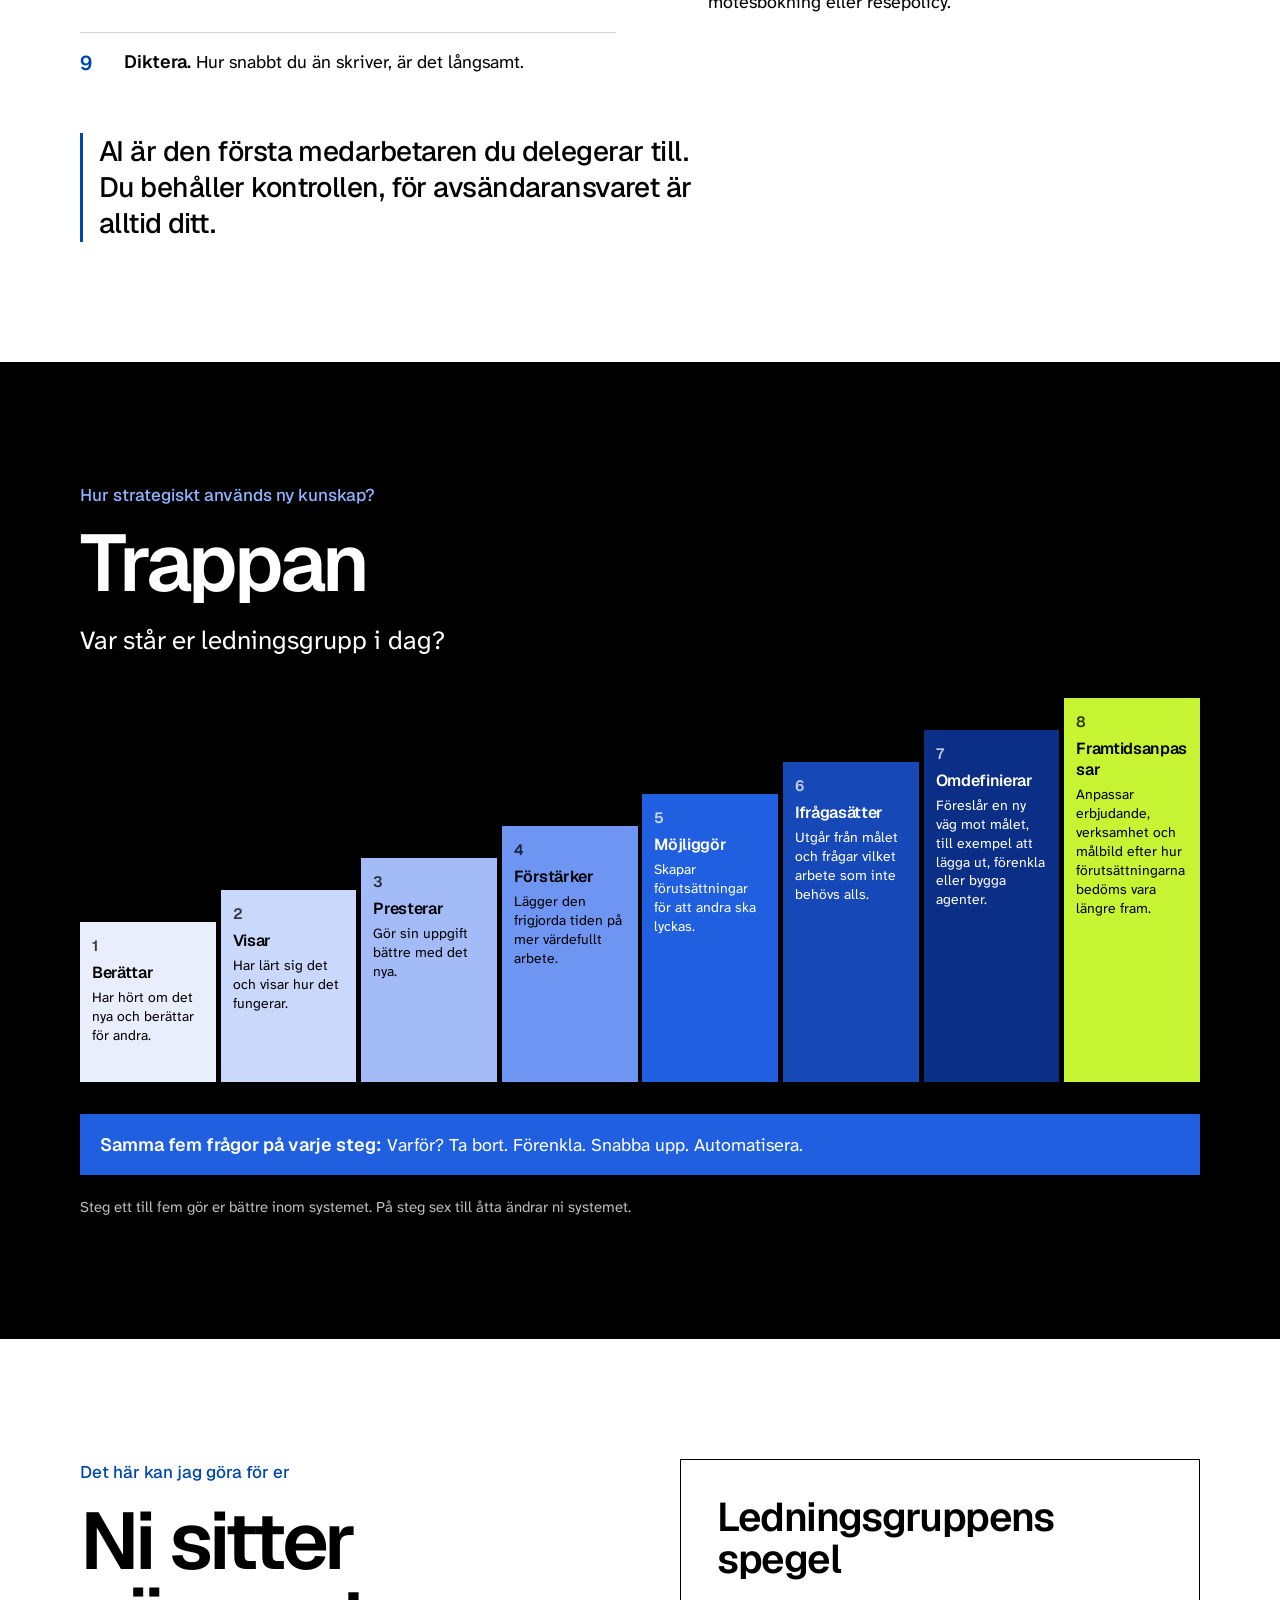
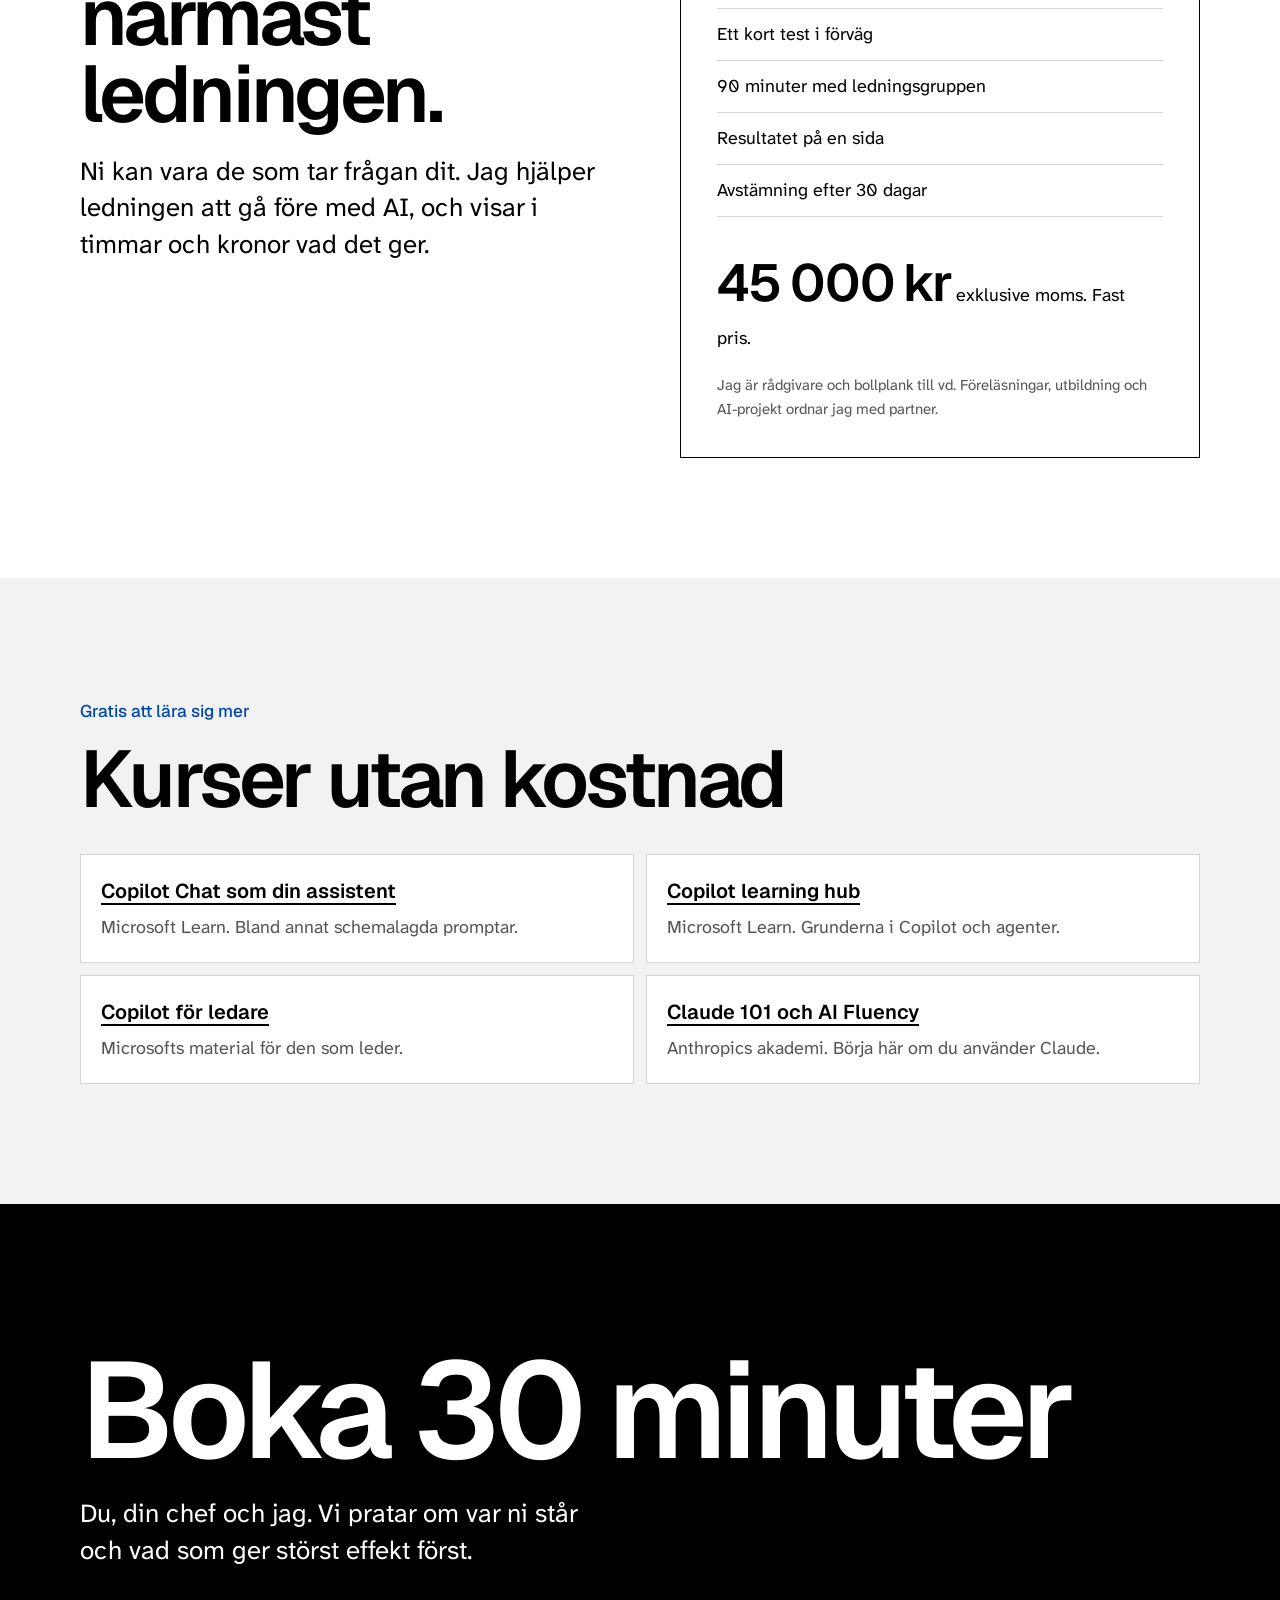
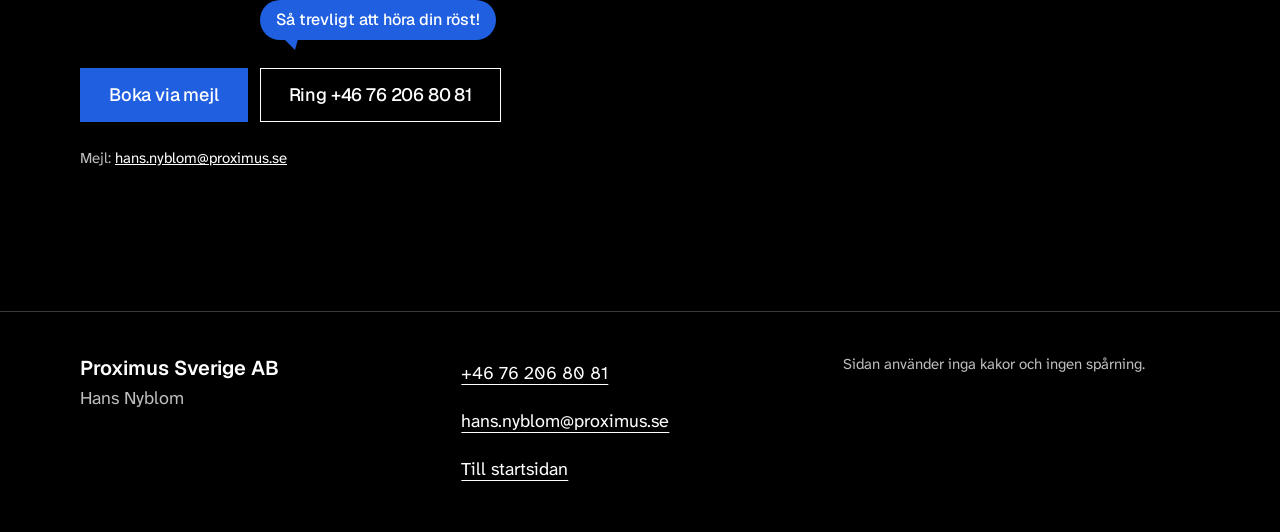
==== commit 391d279b: "EA: ny rubrik och bredare morgonprompt, trappan i åtta steg med färger, pratbubbla vid telefonen Co-" ====
--- a/ea/index.html
+++ b/ea/index.html
@@ -61,8 +61,8 @@
   <div class="wrap ea-split">
     <div>
       <p class="kicker">Din morgonrutin</p>
-      <h2 id="h-morgon">En prompt som jobbar innan du kommer.</h2>
-      <p class="lead">Den fångar det som faller mellan stolarna. Schemalägg den, så körs den varje morgon.</p>
+      <h2 id="h-morgon">Morgonprompten – för en bättre dag!</h2>
+      <p class="lead">Den ger dig och din chef helheten innan dagen börjar. Schemalägg den, så körs den varje morgon.</p>
       <ol class="ea-how">
         <li>Öppna Copilot Chat på webben eller i datorn.</li>
         <li>Klistra in prompten och kör den en gång.</li>
@@ -72,16 +72,22 @@
       <p class="fine">Kräver licens för Microsoft 365 Copilot, så att Copilot ser din mejl och kalender. <a href="https://support.microsoft.com/microsoft-365-copilot/schedule-your-most-used-copilot-prompts" rel="noopener noreferrer" target="_blank">Microsofts guide</a>.</p>
     </div>
     <div class="ea-prompt">
-      <pre id="p-morgon">Agera som min strategiska assistent. Gå igenom mina mejl sedan i går eftermiddag och dagens möten i kalendern.
-
-Sortera det i tre grupper:
-1. Kräver beslut eller svar i dag
-2. Kräver min eller min chefs input, men kan vänta
-3. Ren information
-
-Lista sedan de tre viktigaste riskerna eller möjligheterna inför dagens möten, och vilka dokument jag ska läsa innan.
-
-Håll det kort, högst en skärmsida.</pre>
+      <pre id="p-morgon">Agera som min strategiska chefsassistent, med helhetssyn på både mitt och min chefs arbete. Utgå från ledningsgruppens mål och prioriteringar.
+
+Gå igenom mina mejl sedan i går eftermiddag, Teams-chattar och kalendern för i dag och i morgon, även min chefs där jag har tillgång.
+
+Ge mig en morgonbriefing med de här rubrikerna:
+
+1. Dagens fokus: vad som är viktigast i dag och varför, kopplat till ledningsgruppens mål.
+2. Beslut och svar i dag: allt som kräver beslut eller svar från mig eller min chef.
+3. Kan vänta: det som kräver input men inte i dag, med förslag på när.
+4. Dagens möten: syfte, vad vi ska ha med oss och vilka dokument som ska läsas innan.
+5. Uppföljning: löften, deadlines och åtgärder som riskerar att falla mellan stolarna.
+6. Risker och möjligheter: allt som jag och min chef bör känna till, viktigast först.
+7. Smartare i dag: vad jag kan ta bort, förenkla eller delegera.
+
+Avsluta med en kort lista: det här gör jag före lunch.
+Skriv kort och tydligt.</pre>
       <button type="button" class="btn btn-main js-copy" data-copy="p-morgon">Kopiera prompten</button>
       <p class="copy-msg" role="status" aria-live="polite"></p>
     </div>
@@ -126,7 +132,7 @@
     <p class="kicker">Hur strategiskt används ny kunskap?</p>
     <h2 id="h-trappan">Trappan</h2>
     <p class="lead">Var står er ledningsgrupp i dag?</p>
-    <ol class="ea-stairs">
+    <ol class="ea-stairs" aria-label="Trappan i åtta steg">
       <li><b>Berättar</b><span>Har hört om det nya och berättar för andra.</span></li>
       <li><b>Visar</b><span>Har lärt sig det och visar hur det fungerar.</span></li>
       <li><b>Presterar</b><span>Gör sin uppgift bättre med det nya.</span></li>
@@ -134,9 +140,10 @@
       <li><b>Möjliggör</b><span>Skapar förutsättningar för att andra ska lyckas.</span></li>
       <li><b>Ifrågasätter</b><span>Utgår från målet och frågar vilket arbete som inte behövs alls.</span></li>
       <li><b>Omdefinierar</b><span>Föreslår en ny väg mot målet, till exempel att lägga ut, förenkla eller bygga agenter.</span></li>
+      <li><b>Framtidsanpassar</b><span>Anpassar erbjudande, verksamhet och målbild efter hur förutsättningarna bedöms vara längre fram.</span></li>
     </ol>
     <p class="ea-engine"><b>Samma fem frågor på varje steg:</b> Varför? Ta bort. Förenkla. Snabba upp. Automatisera.</p>
-    <p class="fine">Steg ett till fem gör er bättre inom systemet. På steg sex och sju ändrar ni systemet.</p>
+    <p class="fine">Steg ett till fem gör er bättre inom systemet. På steg sex till åtta ändrar ni systemet.</p>
   </div>
 </section>
 
@@ -180,7 +187,10 @@
     <p class="lead">Du, din chef och jag. Vi pratar om var ni står och vad som ger störst effekt först.</p>
     <div class="cta-row">
       <a class="btn btn-main js-mail" href="#boka" data-u="hans.nyblom" data-d="proximus.se" data-subject="Samtal med Hans och min chef efter EA Summit" data-body="Hej Hans!%0A%0AJag var på AI-labbet på EA Summit. Jag och min chef vill boka 30 minuter med dig.%0A%0AMitt namn:%0AMin chef:%0AFöretag:%0AFörslag på tider:%0A">Boka via mejl</a>
-      <a class="btn btn-line" href="tel:+46762068081">Ring +46 76 206 80 81</a>
+      <span class="ea-call">
+        <span class="ea-bubble" aria-hidden="true">Så trevligt att höra din röst!</span>
+        <a class="btn btn-line" href="tel:+46762068081">Ring +46 76 206 80 81</a>
+      </span>
     </div>
     <p class="fine ea-addr">Mejl: <a class="js-mail" href="#boka" data-u="hans.nyblom" data-d="proximus.se" data-show="1">visas här</a></p>
     <noscript><p>Mejl: hans.nyblom snabel a proximus.se</p></noscript>
--- a/assets/css/ea.css
+++ b/assets/css/ea.css
@@ -37,17 +37,31 @@
 .ea-tips b{font-family:var(--display);font-weight:600}
 .ea-quote{margin-top:2.5rem;padding-left:1rem;border-left:3px solid var(--cobalt);font-family:var(--display);font-weight:500;font-size:clamp(1.25rem,3.4vw,1.75rem);line-height:1.3;letter-spacing:-.02em;max-width:34ch}
 
-.ea-stairs{display:grid;gap:.5rem;margin-top:2.5rem}
-.ea-stairs li{display:grid;gap:.25rem;padding:1rem 1.1rem;border:1px solid var(--line-dark);line-height:1.4}
-.ea-stairs b{font-family:var(--display);font-weight:600;font-size:1.25rem}
-.ea-stairs span{color:var(--grey-lit)}
-.ea-stairs li:nth-child(n+6){border-color:var(--cobalt-lit)}
+.ea-stairs{display:grid;gap:.4rem;margin-top:2.5rem;counter-reset:st}
+.ea-stairs li{counter-increment:st;display:grid;gap:.3rem;padding:1rem 1.1rem;line-height:1.35;color:#000}
+.ea-stairs li::before{content:counter(st);font-family:var(--display);font-weight:600;font-size:.9375rem;opacity:.75}
+.ea-stairs b{font-family:var(--display);font-weight:600;font-size:1.25rem;letter-spacing:-.02em}
+.ea-stairs span{font-size:1rem}
+.ea-stairs li:nth-child(1){background:#E8EEFC}
+.ea-stairs li:nth-child(2){background:#C9D8FB}
+.ea-stairs li:nth-child(3){background:#A3BCF8}
+.ea-stairs li:nth-child(4){background:#6F95F2}
+.ea-stairs li:nth-child(5){background:#1F5FE0;color:#fff}
+.ea-stairs li:nth-child(6){background:#1648B8;color:#fff}
+.ea-stairs li:nth-child(7){background:#0B2F86;color:#fff}
+.ea-stairs li:nth-child(8){background:#C6F432}
+@media (min-width:640px) and (max-width:899px){
+  .ea-stairs li{margin-left:calc((var(--i,0)) * 1.25rem)}
+  .ea-stairs li:nth-child(2){--i:1}.ea-stairs li:nth-child(3){--i:2}.ea-stairs li:nth-child(4){--i:3}
+  .ea-stairs li:nth-child(5){--i:4}.ea-stairs li:nth-child(6){--i:5}.ea-stairs li:nth-child(7){--i:6}.ea-stairs li:nth-child(8){--i:7}
+}
 @media (min-width:900px){
-  .ea-stairs{grid-template-columns:repeat(7,1fr);align-items:end;gap:.4rem}
-  .ea-stairs li{align-content:start}
-  .ea-stairs li:nth-child(1){min-height:9rem}.ea-stairs li:nth-child(2){min-height:11rem}.ea-stairs li:nth-child(3){min-height:13rem}
-  .ea-stairs li:nth-child(4){min-height:15rem}.ea-stairs li:nth-child(5){min-height:17rem}.ea-stairs li:nth-child(6){min-height:19rem}.ea-stairs li:nth-child(7){min-height:21rem}
-  .ea-stairs b{font-size:1.0625rem}.ea-stairs span{font-size:.9375rem}
+  .ea-stairs{grid-template-columns:repeat(8,1fr);align-items:end;gap:.3rem}
+  .ea-stairs li{align-content:start;padding:.9rem .75rem}
+  .ea-stairs li:nth-child(1){min-height:10rem}.ea-stairs li:nth-child(2){min-height:12rem}.ea-stairs li:nth-child(3){min-height:14rem}
+  .ea-stairs li:nth-child(4){min-height:16rem}.ea-stairs li:nth-child(5){min-height:18rem}.ea-stairs li:nth-child(6){min-height:20rem}
+  .ea-stairs li:nth-child(7){min-height:22rem}.ea-stairs li:nth-child(8){min-height:24rem}
+  .ea-stairs b{font-size:1rem;overflow-wrap:anywhere;hyphens:auto}.ea-stairs span{font-size:.875rem}
 }
 .ea-engine{margin-top:2rem;padding:1.1rem 1.25rem;background:var(--cobalt-lit);line-height:1.4}
 .ea-engine b{font-family:var(--display);font-weight:600}
@@ -67,3 +81,11 @@
 
 .ea-addr{margin-top:1.5rem}
 .ea-addr a{color:var(--white)}
+
+/* Pratbubbla vid telefonknappen */
+.ea-call{position:relative;display:inline-flex;flex-direction:column;align-items:flex-start;padding-top:4.25rem}
+.ea-bubble{position:absolute;top:0;left:0;white-space:nowrap;padding:.65rem 1rem;background:var(--cobalt-lit);color:#fff;font-family:var(--display);font-weight:500;font-size:1rem;line-height:1.2;border-radius:1.25rem}
+.ea-bubble::after{content:"";position:absolute;left:1.5rem;bottom:-.6rem;border-left:.7rem solid transparent;border-right:.2rem solid transparent;border-top:.7rem solid var(--cobalt-lit)}
+#boka .cta-row{align-items:flex-end}
+
+#h-morgon{font-size:clamp(2.25rem,4.6vw,3.75rem);overflow-wrap:anywhere}
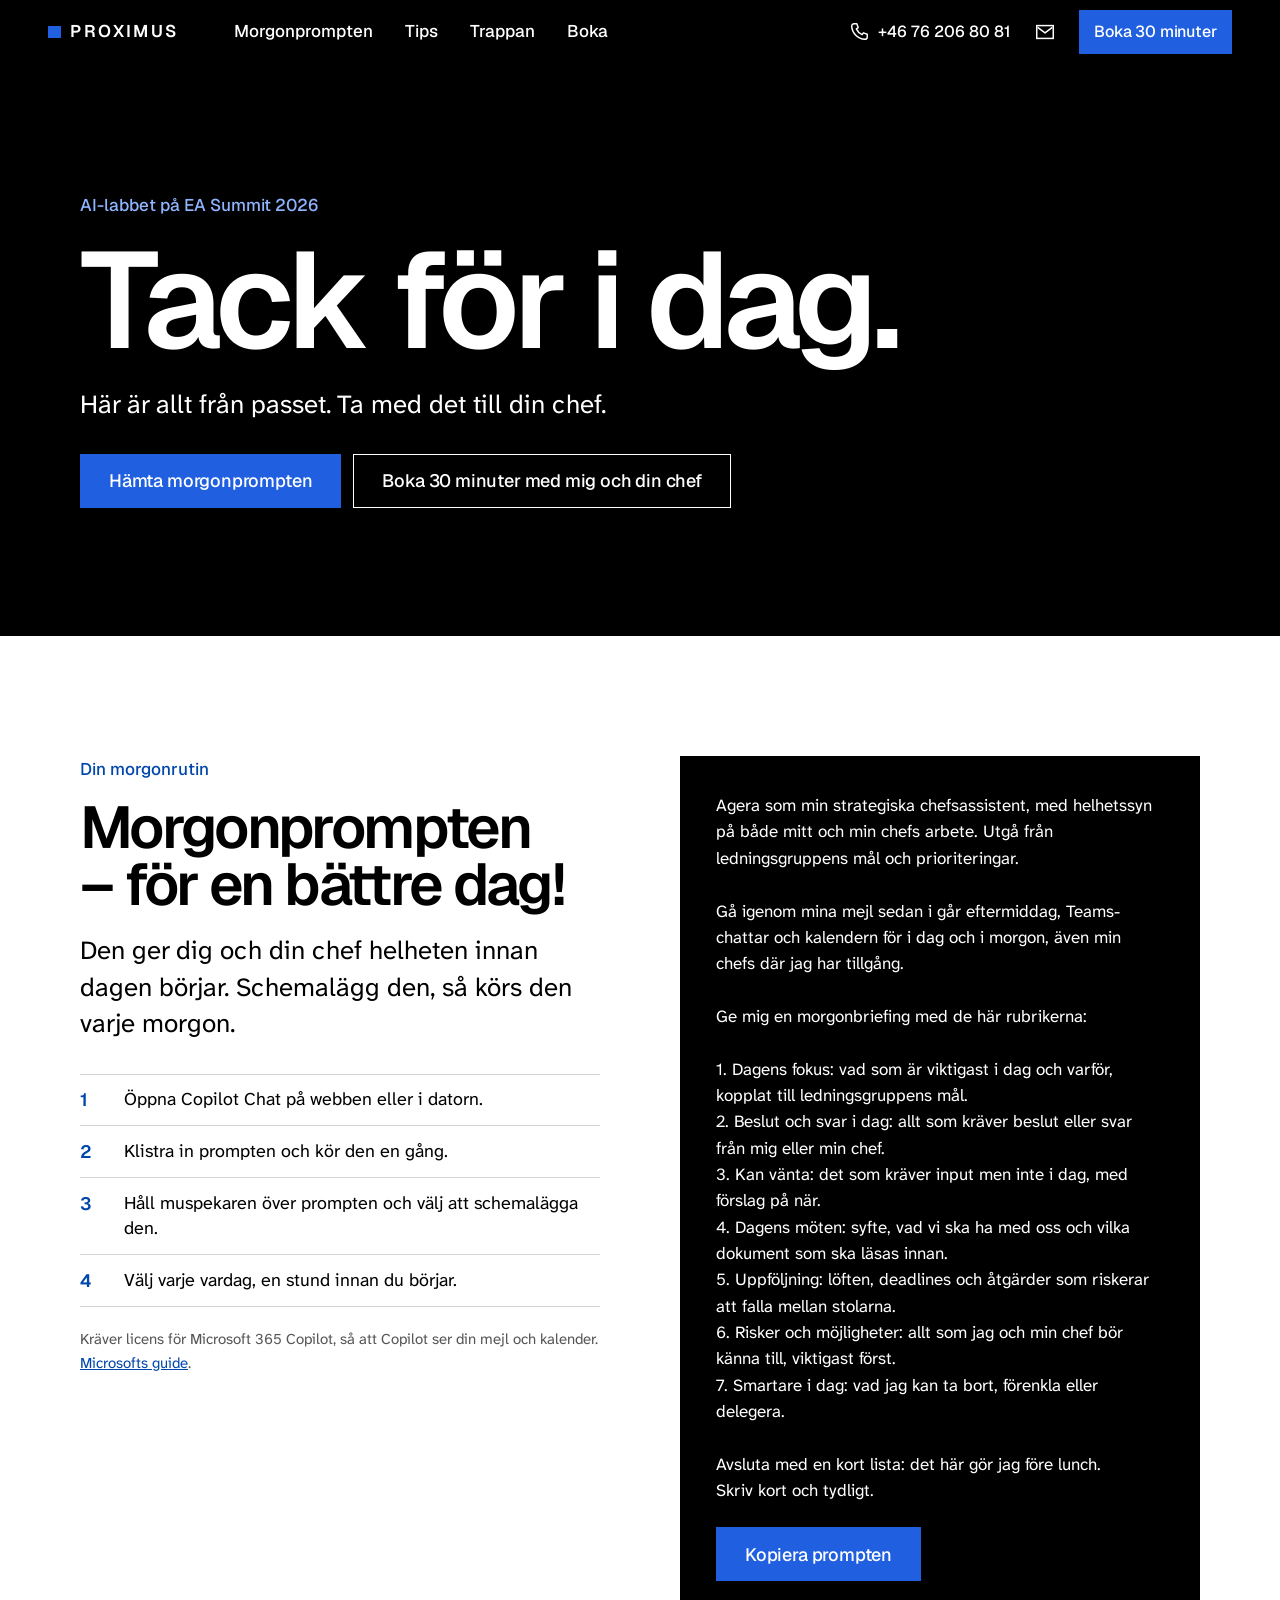
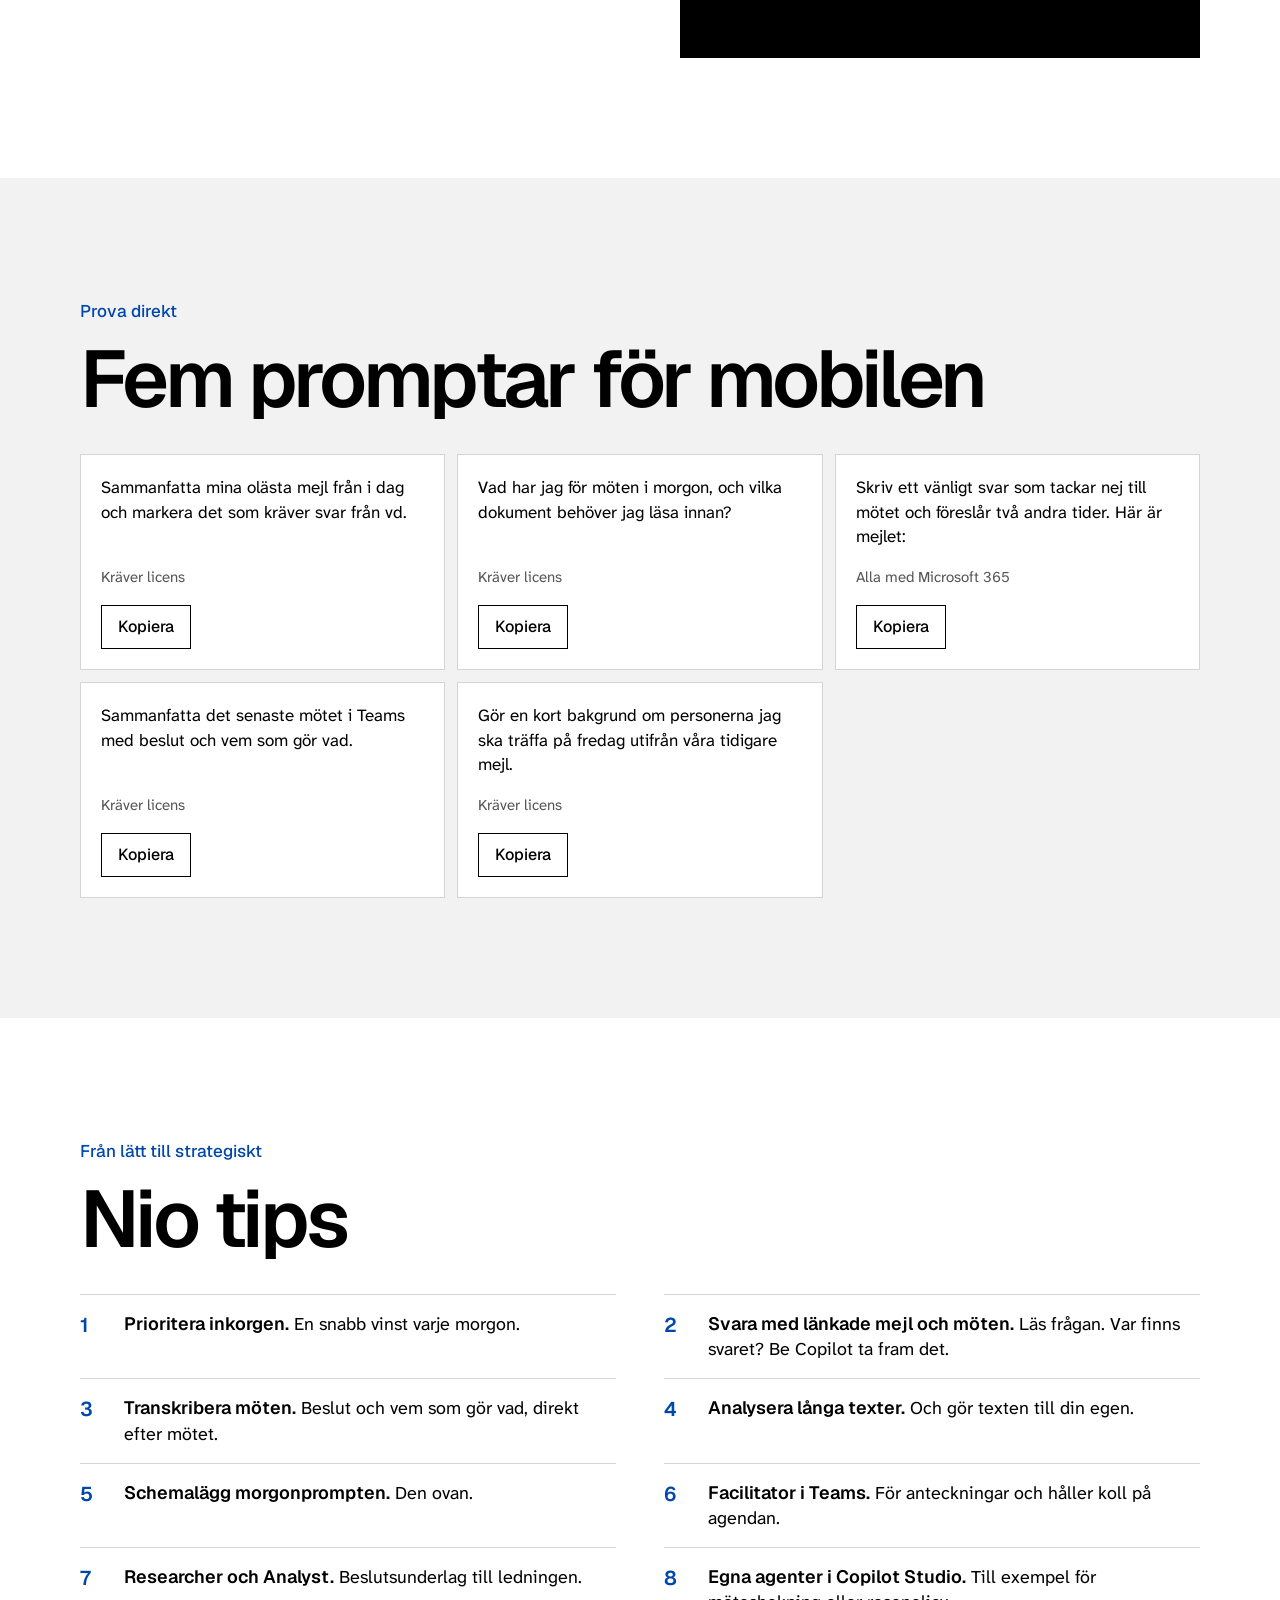
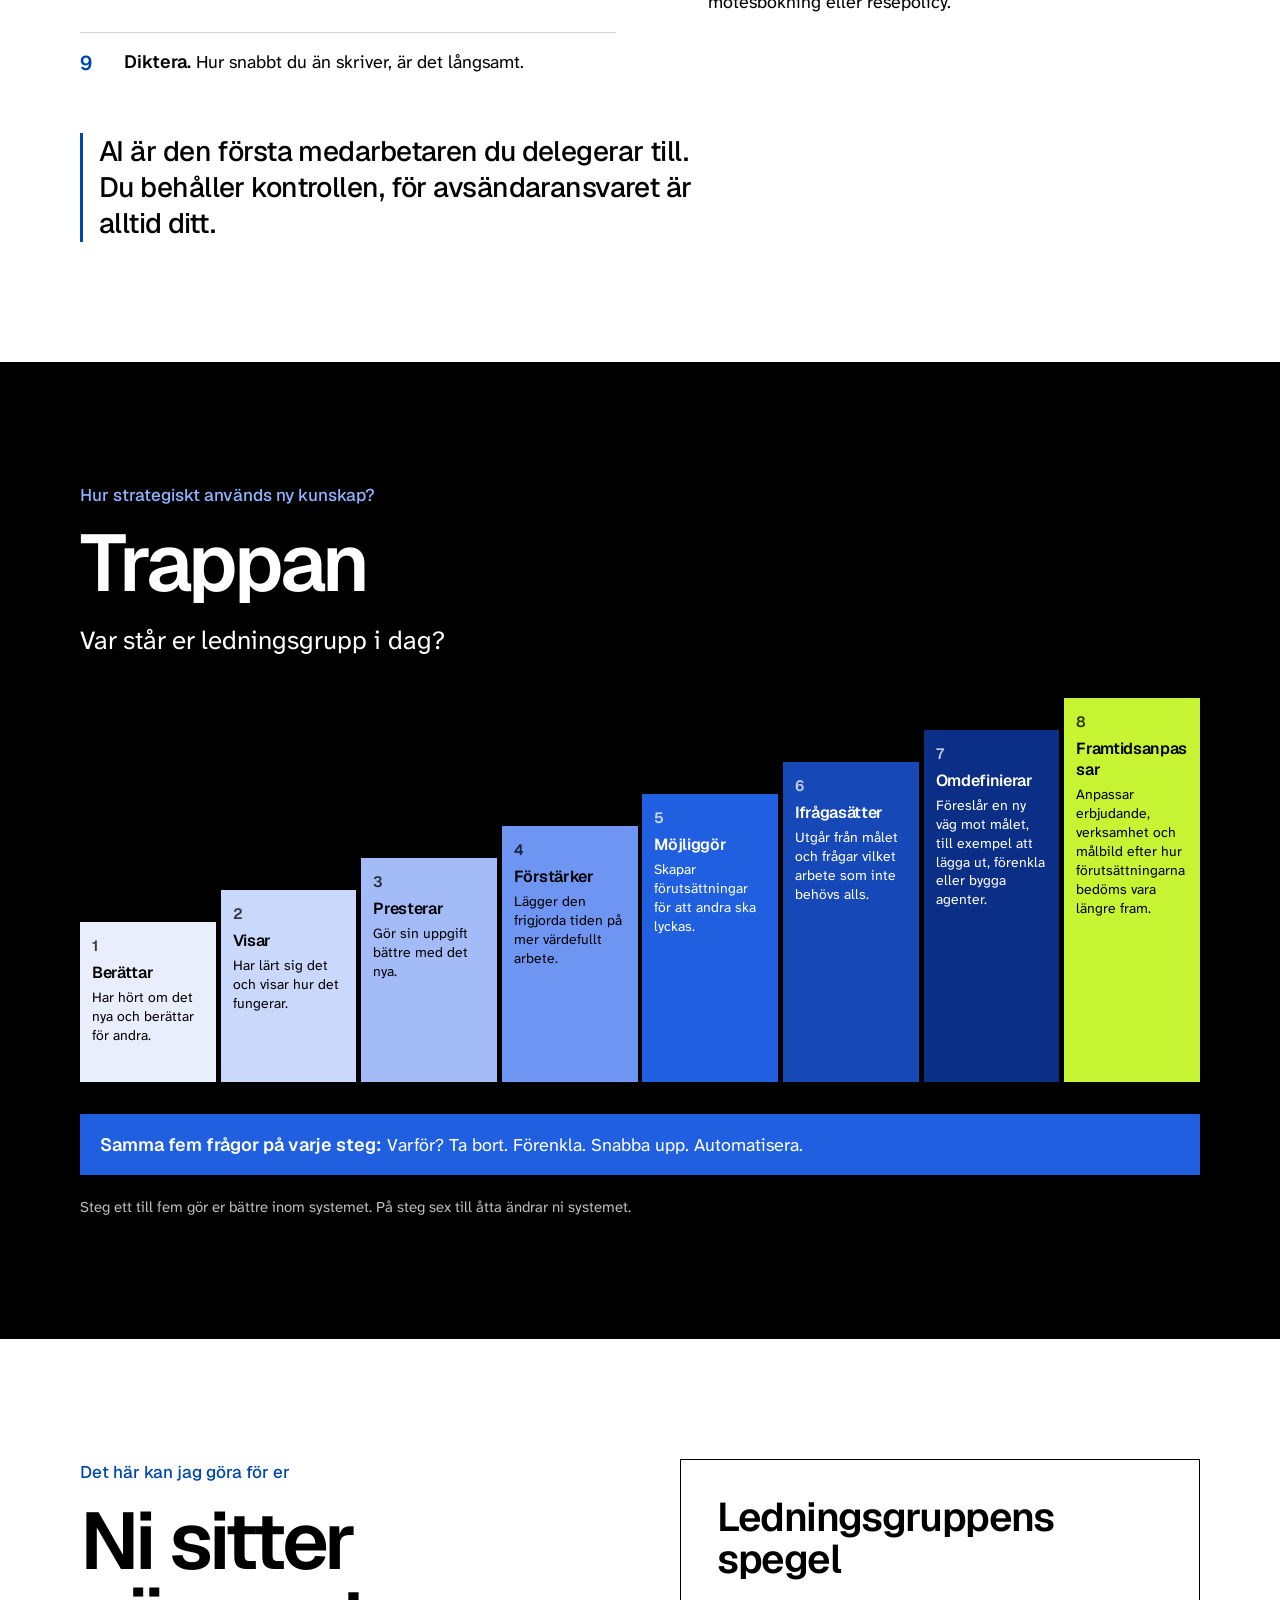
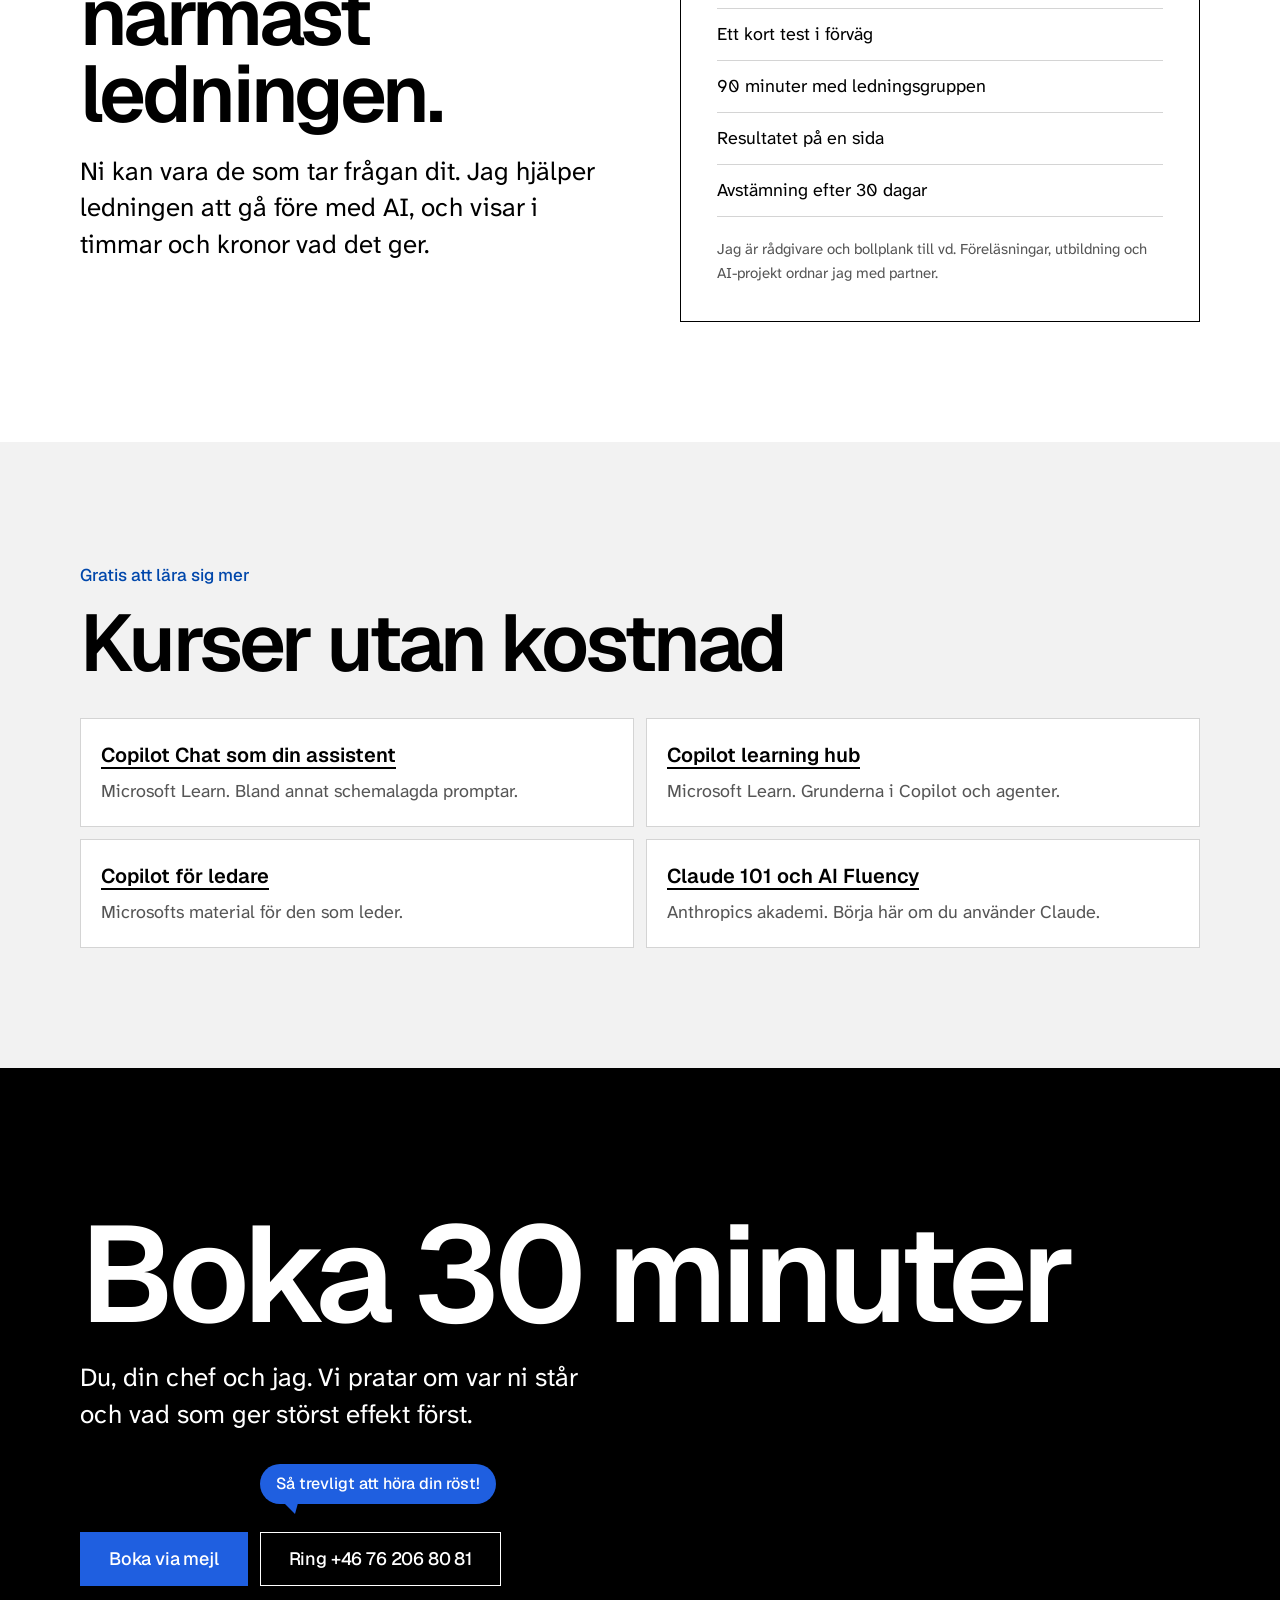
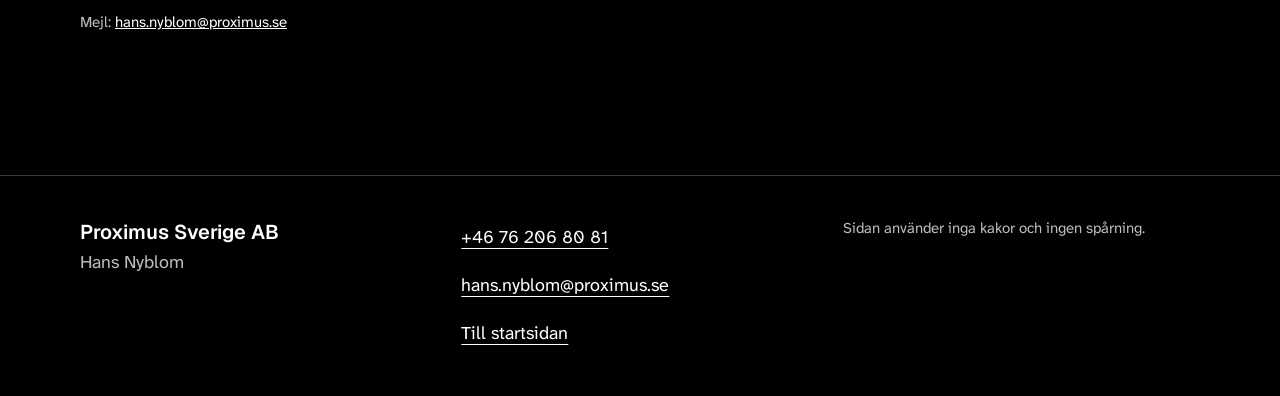
==== commit 95f6648d: "EA: ta bort priset Co-Authored-By: Claude Opus 5.5 <noreply@anthropic.com> Claude-Session: https://c" ====
--- a/ea/index.html
+++ b/ea/index.html
@@ -162,7 +162,6 @@
         <li>Resultatet på en sida</li>
         <li>Avstämning efter 30 dagar</li>
       </ul>
-      <p class="ea-price"><strong>45 000 kr</strong> exklusive moms. Fast pris.</p>
       <p class="fine">Jag är rådgivare och bollplank till vd. Föreläsningar, utbildning och AI-projekt ordnar jag med partner.</p>
     </div>
   </div>
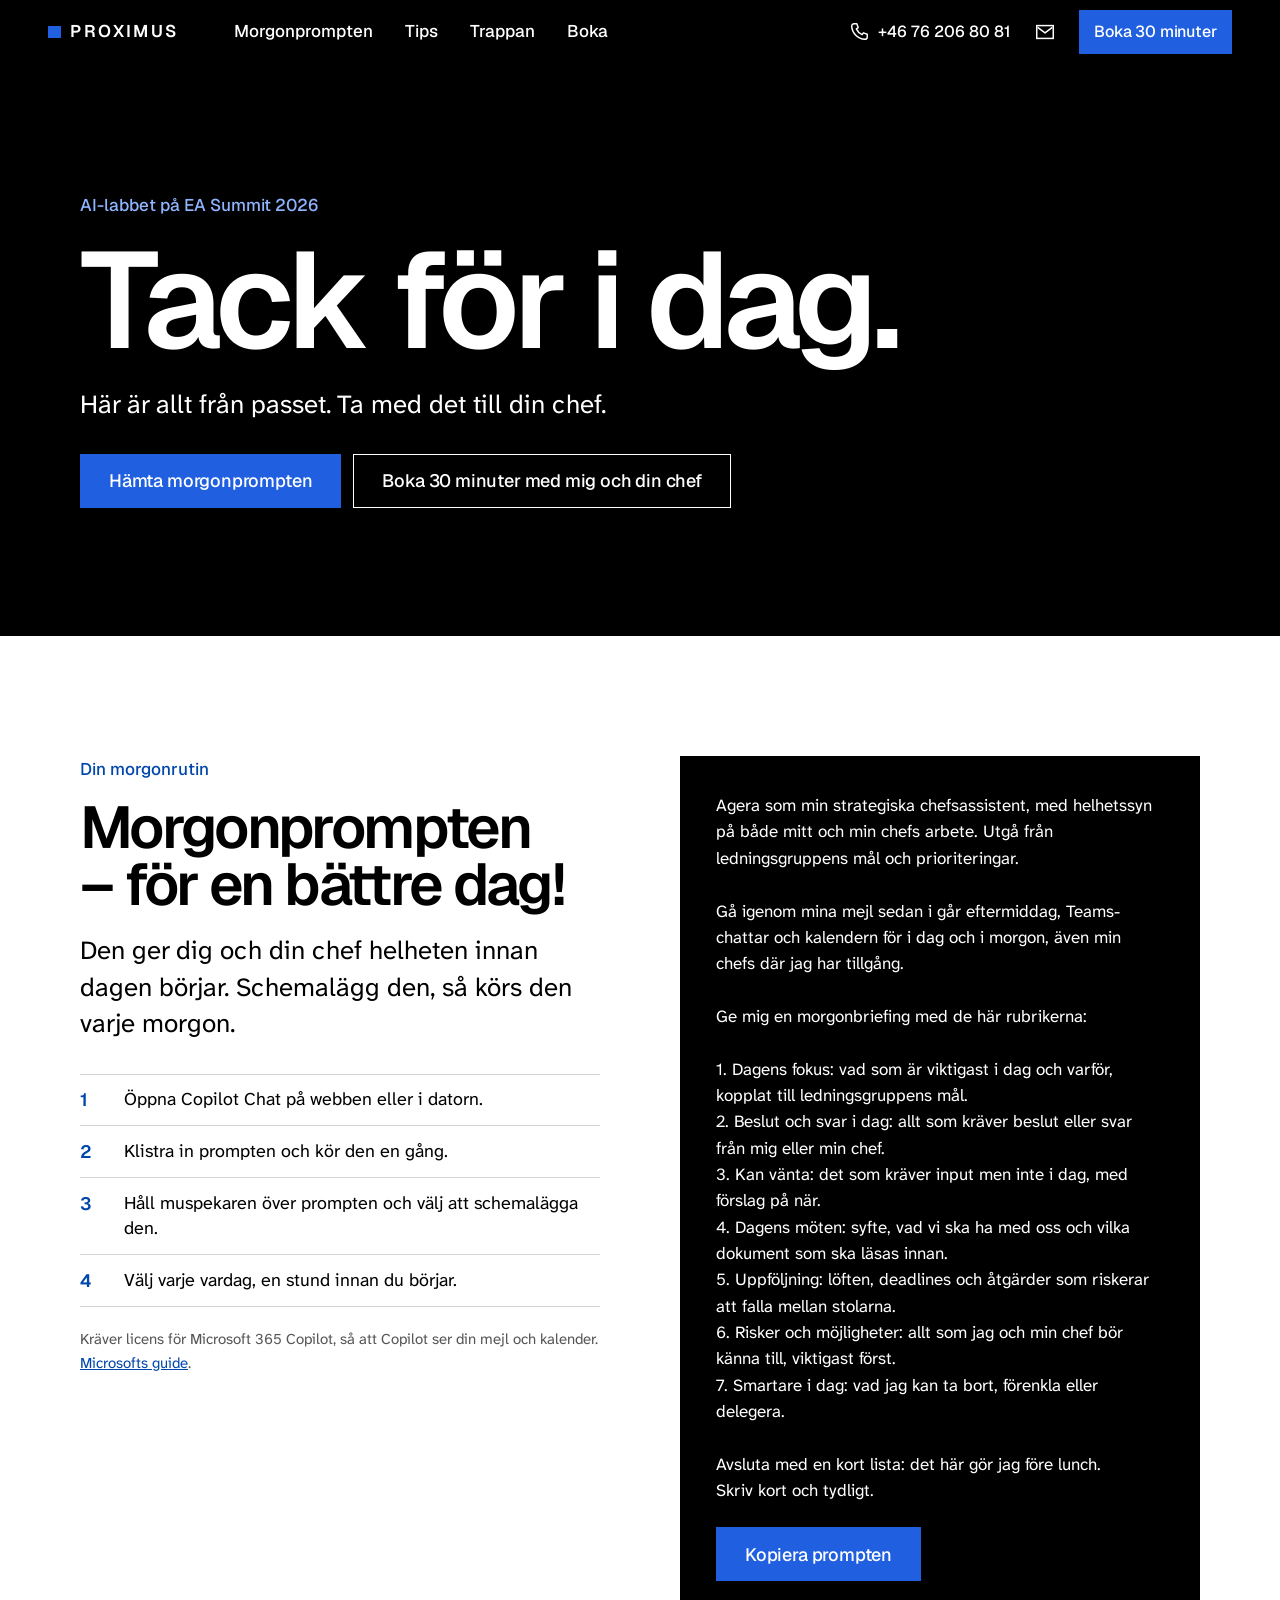
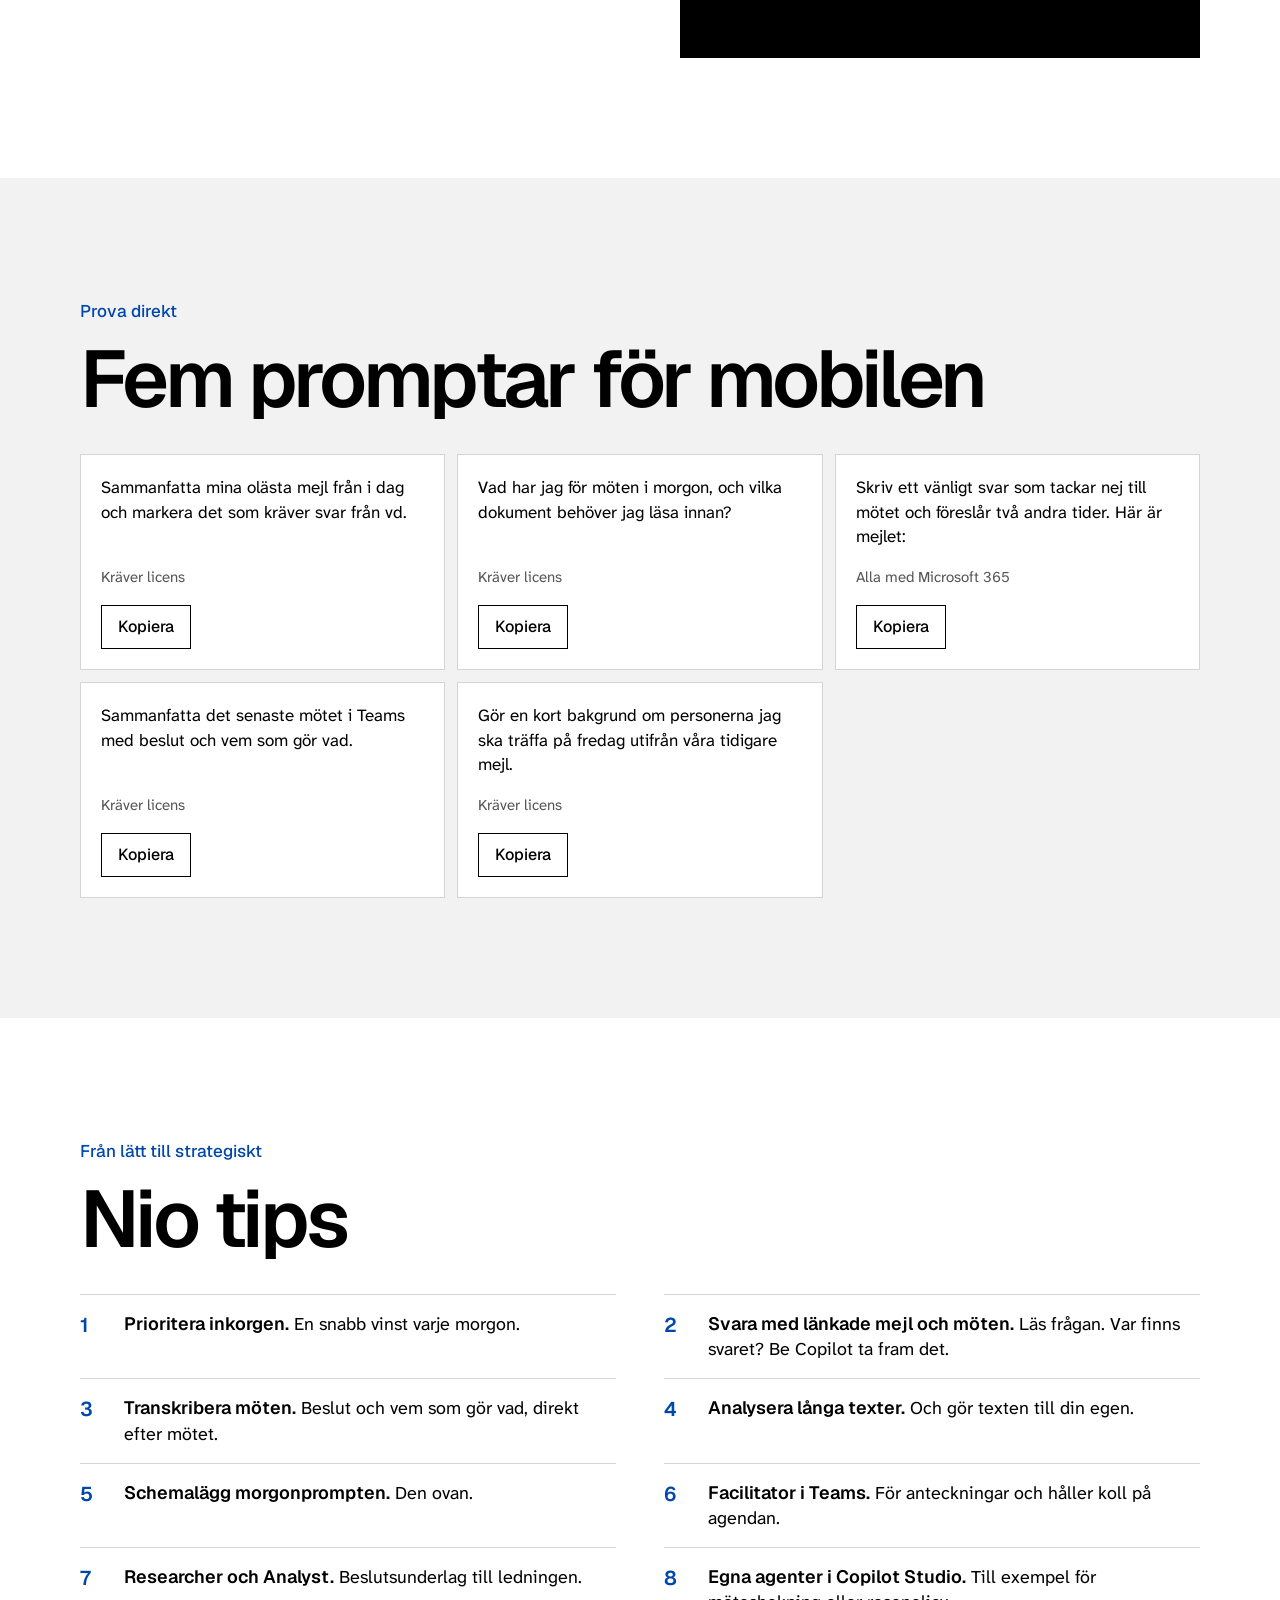
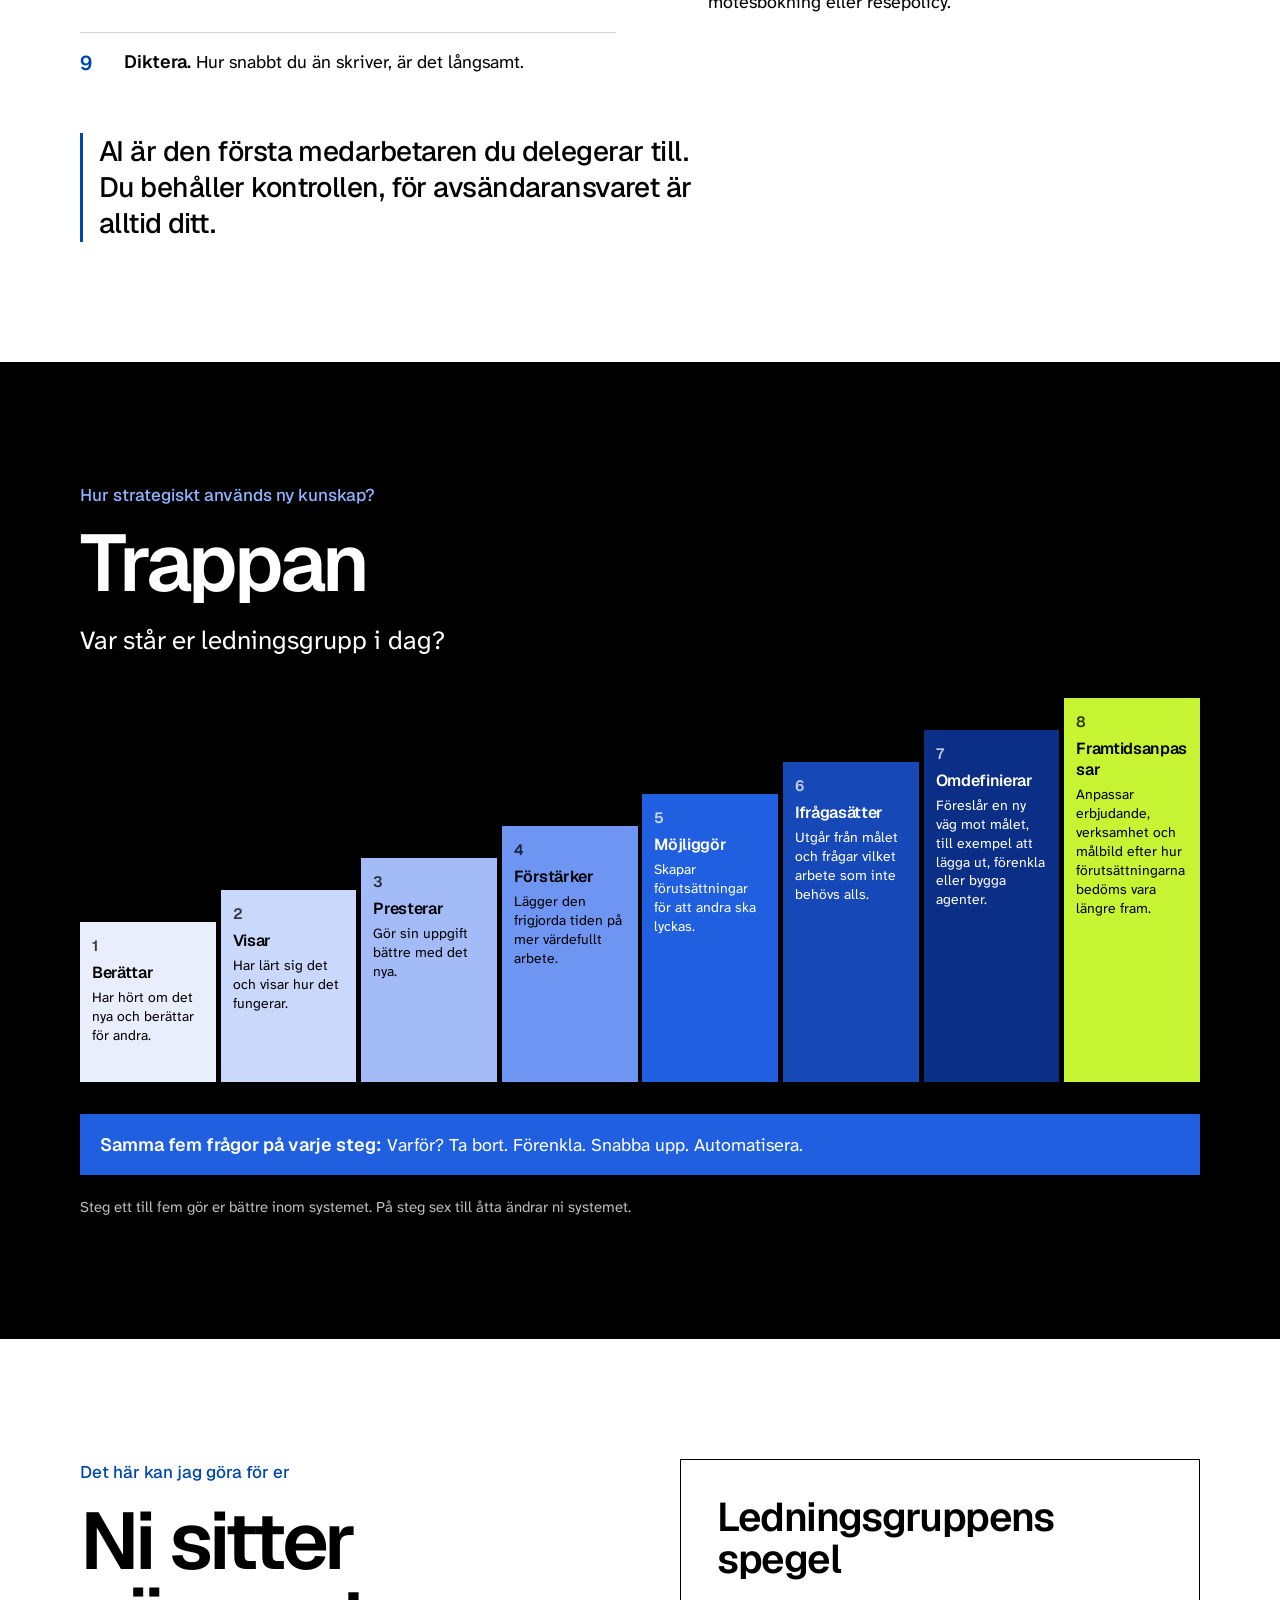
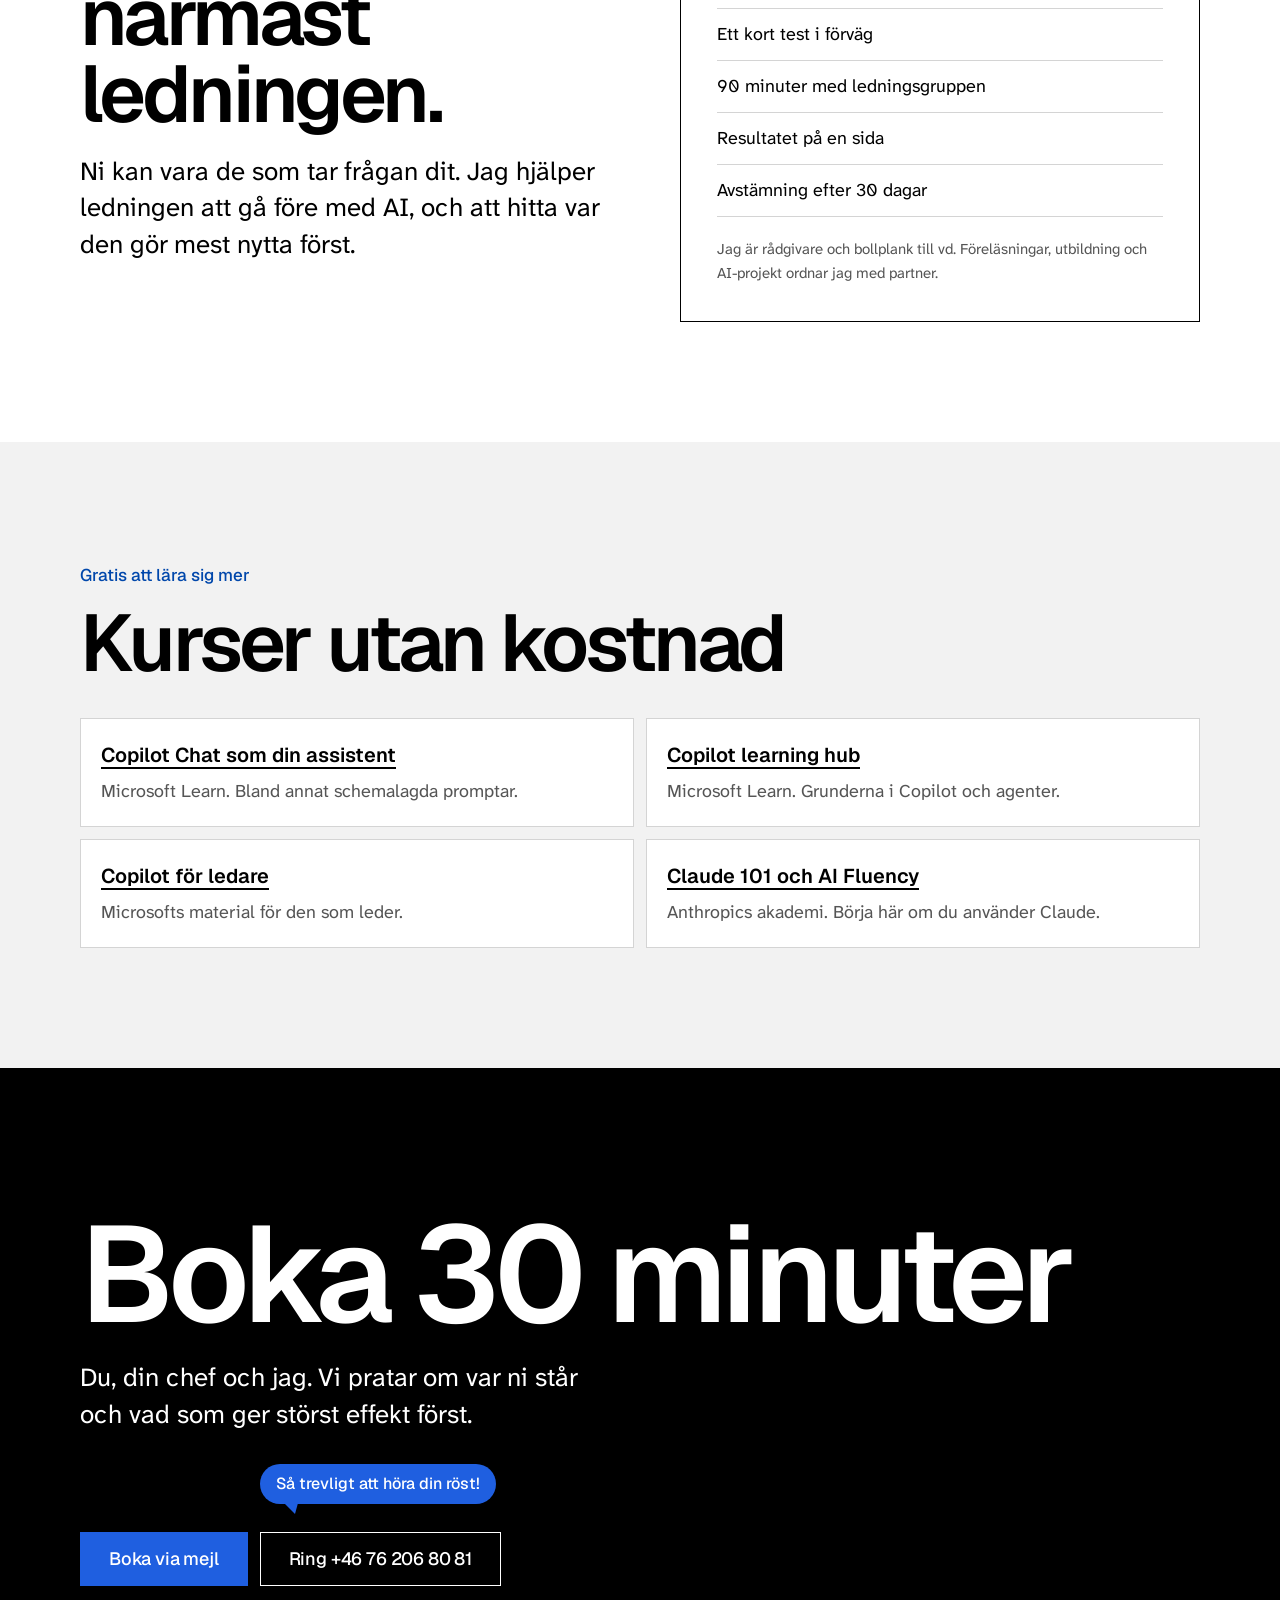
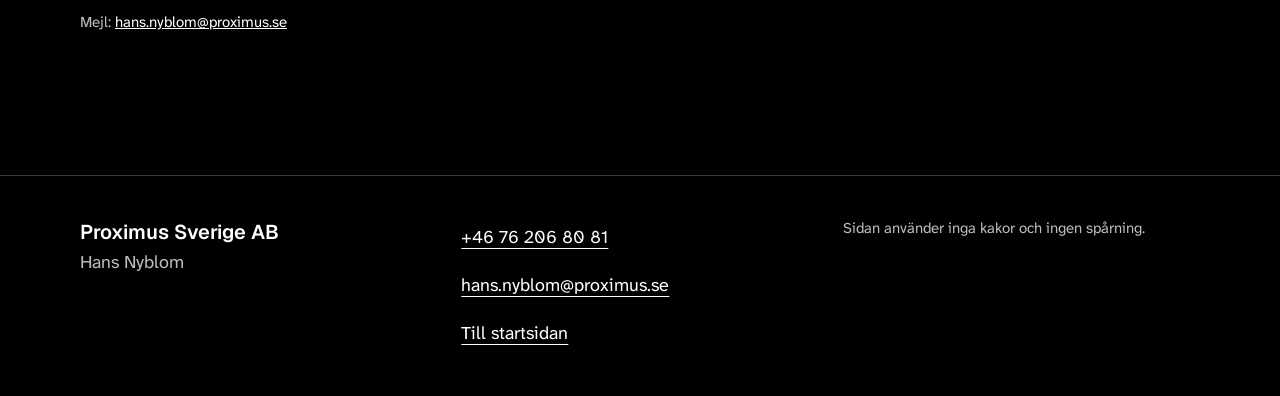
==== commit 1b9441c3: "Byt löftet om timmar och kronor mot var AI gör mest nytta först Co-Authored-By: Claude Opus 5.5 <nor" ====
--- a/ea/index.html
+++ b/ea/index.html
@@ -152,7 +152,7 @@
     <div>
       <p class="kicker">Det här kan jag göra för er</p>
       <h2 id="h-erbj">Ni sitter närmast ledningen.</h2>
-      <p class="lead">Ni kan vara de som tar frågan dit. Jag hjälper ledningen att gå före med AI, och visar i timmar och kronor vad det ger.</p>
+      <p class="lead">Ni kan vara de som tar frågan dit. Jag hjälper ledningen att gå före med AI, och att hitta var den gör mest nytta först.</p>
     </div>
     <div class="ea-offer">
       <p class="ea-offer-name">Ledningsgruppens spegel</p>
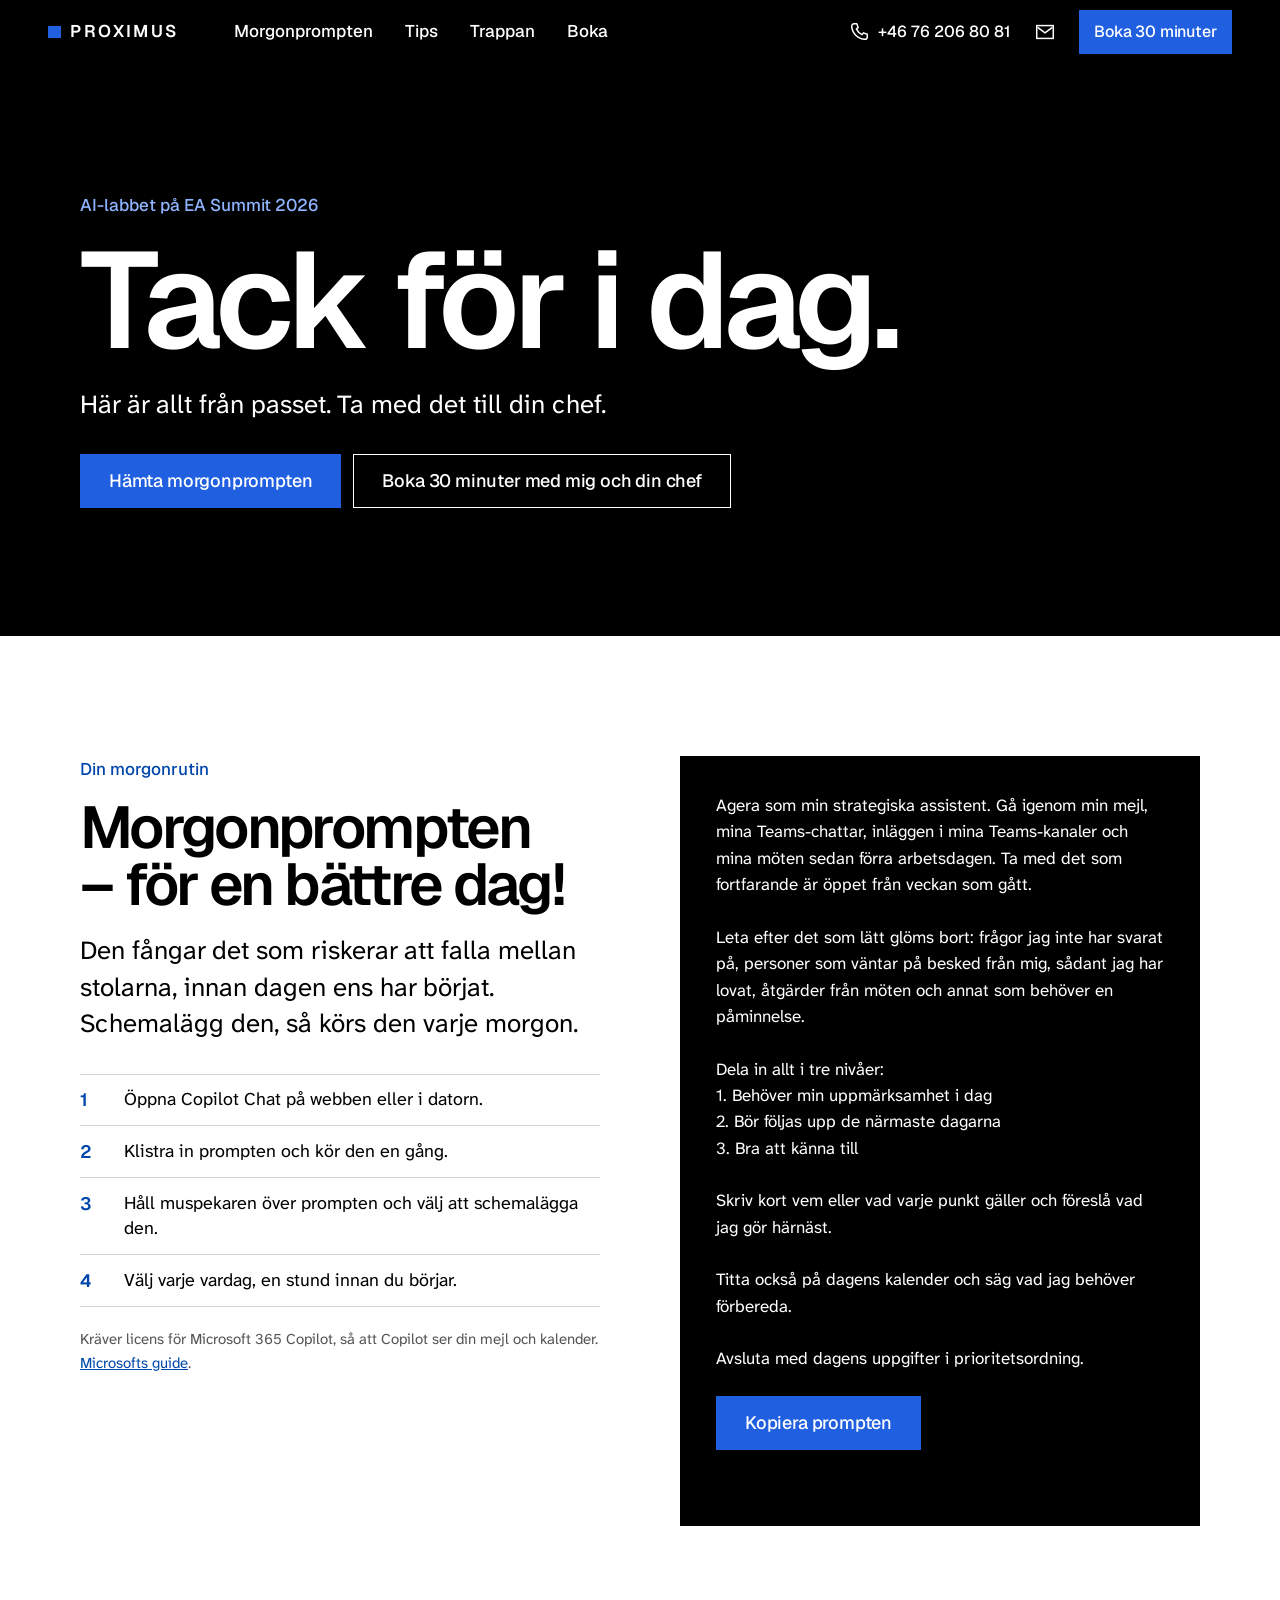
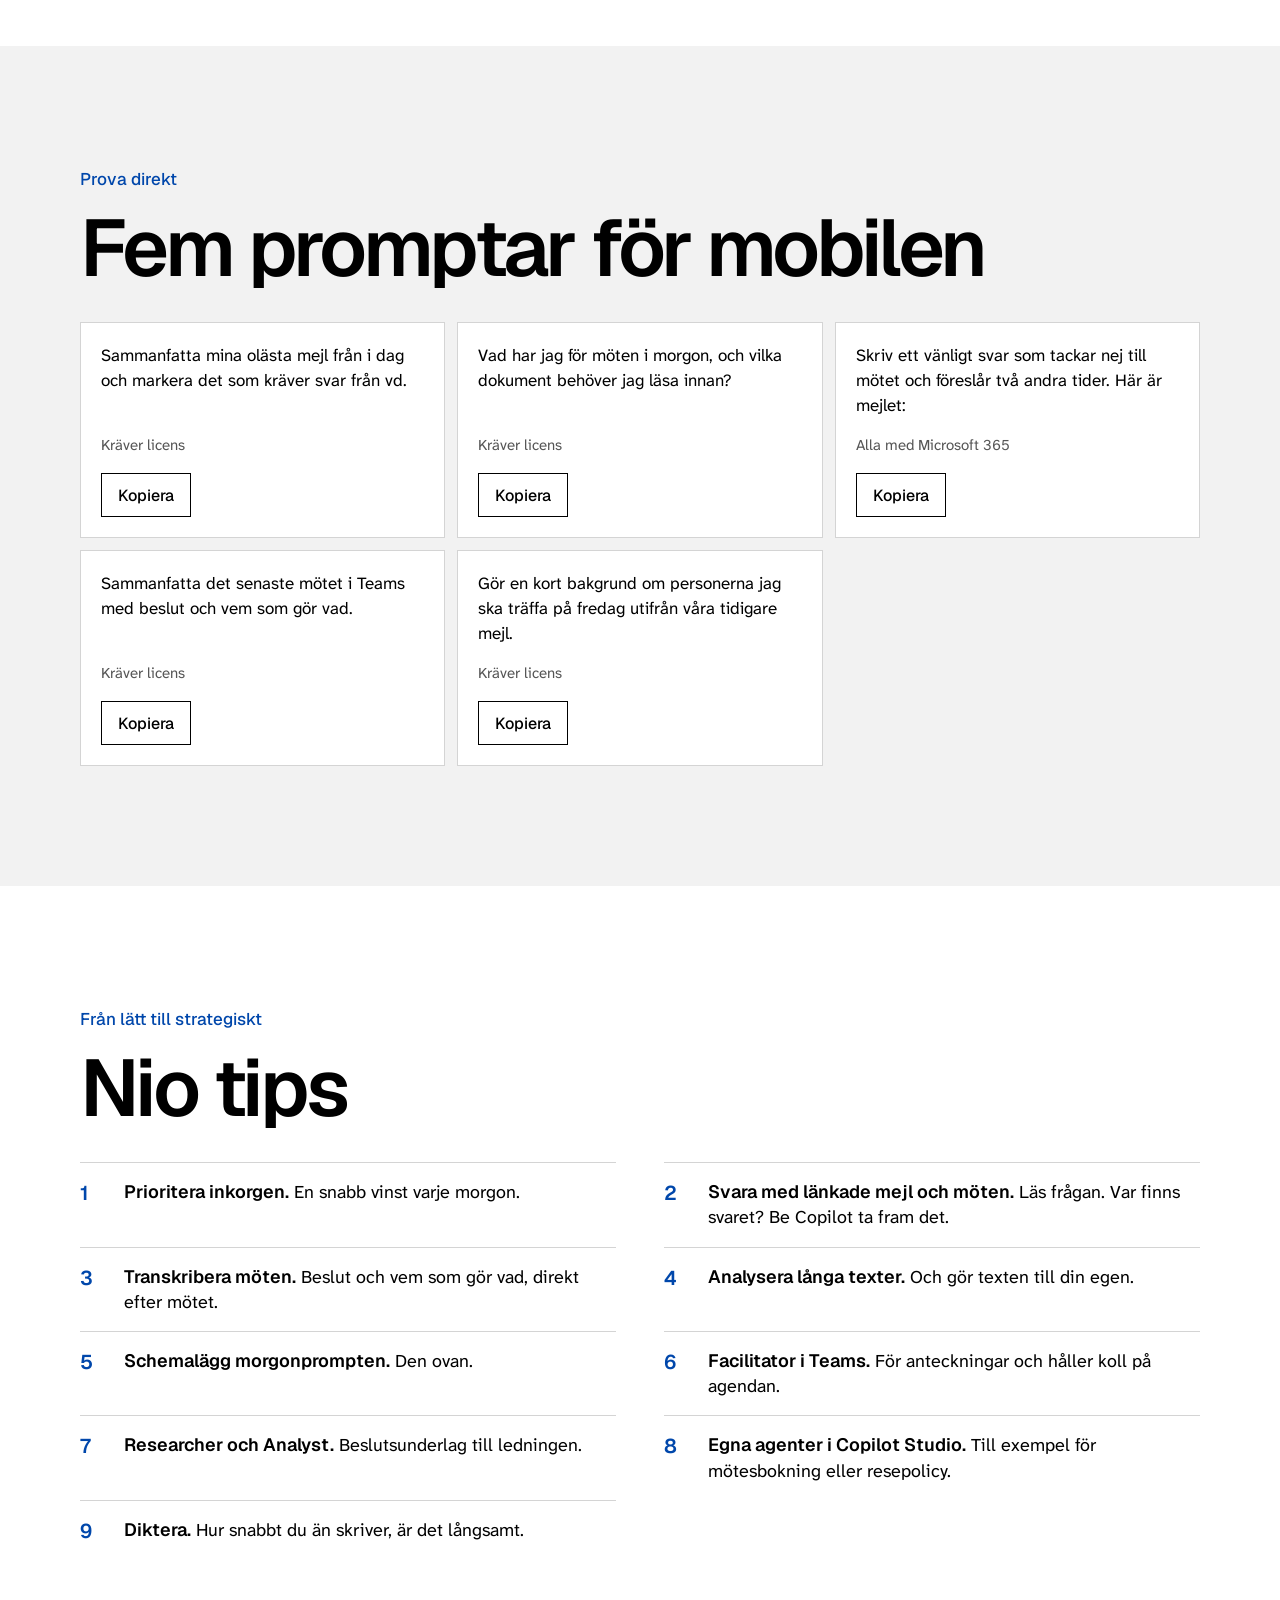
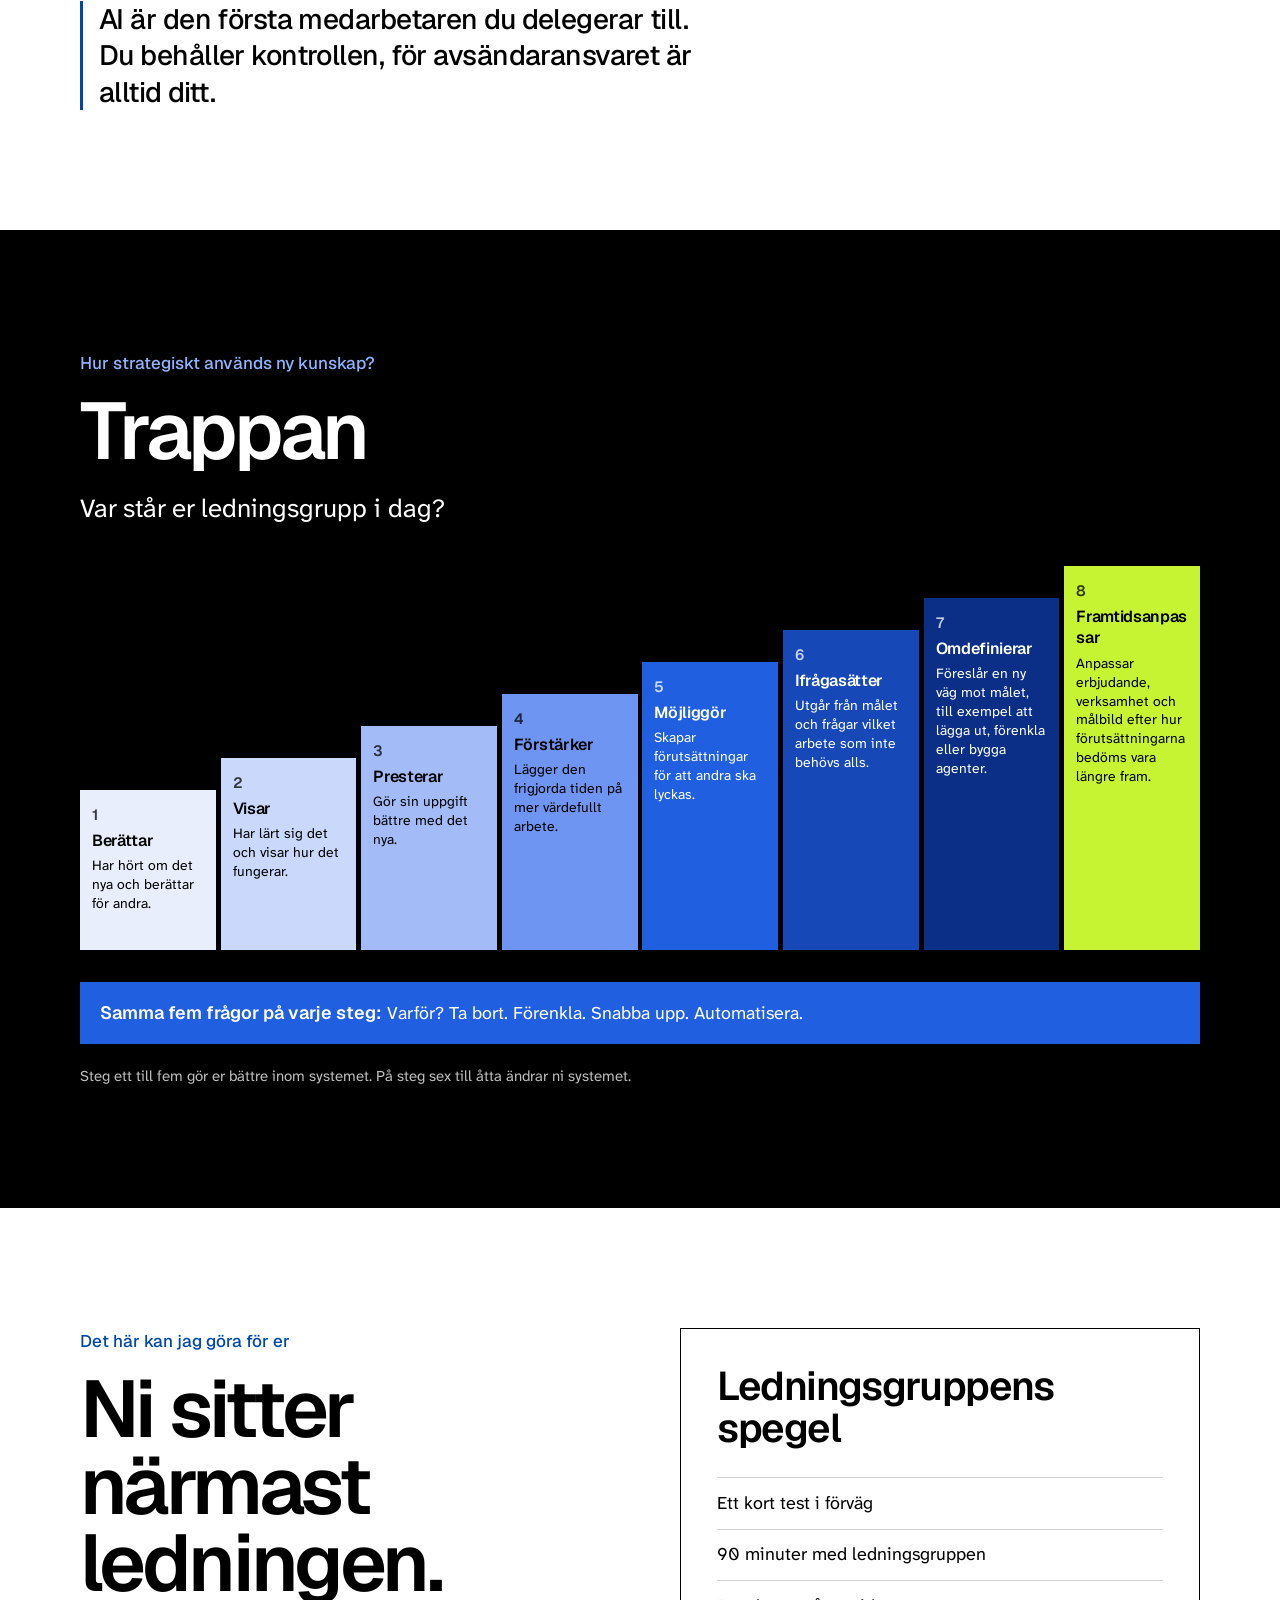
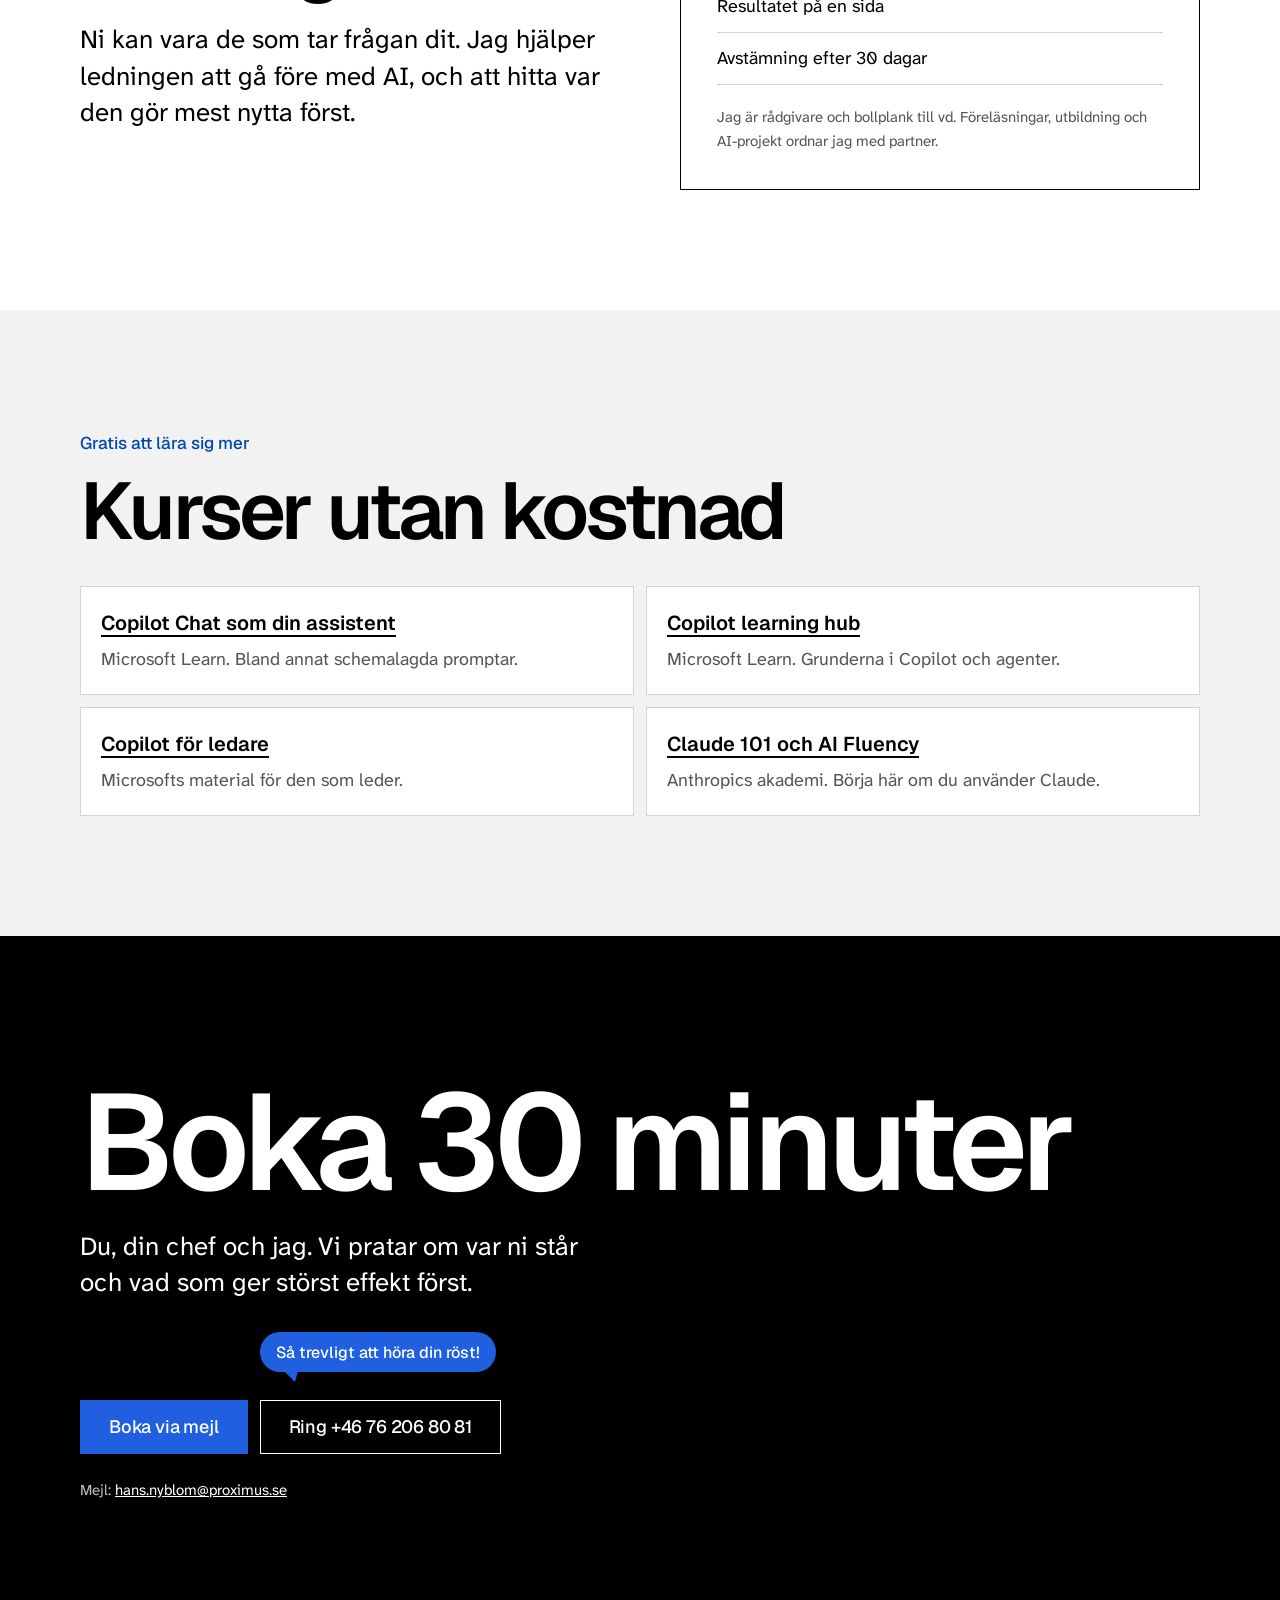
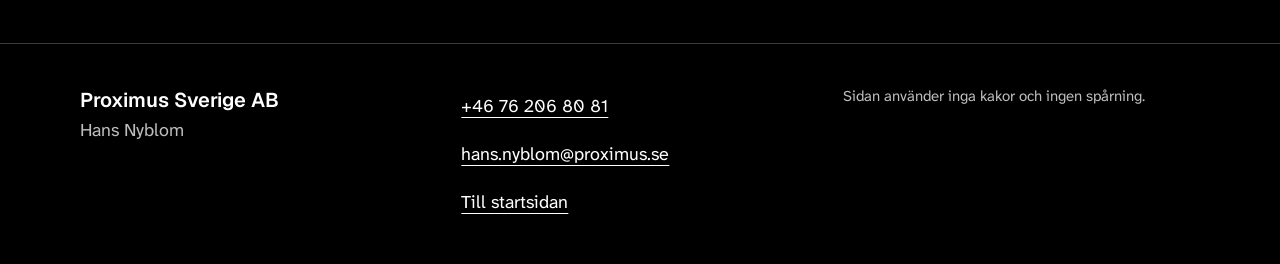
==== commit 8e7a48a2: "EA: ny morgonprompt som fångar det som faller mellan stolarna, utan chefen Co-Authored-By: Claude Op" ====
--- a/ea/index.html
+++ b/ea/index.html
@@ -62,7 +62,7 @@
     <div>
       <p class="kicker">Din morgonrutin</p>
       <h2 id="h-morgon">Morgonprompten – för en bättre dag!</h2>
-      <p class="lead">Den ger dig och din chef helheten innan dagen börjar. Schemalägg den, så körs den varje morgon.</p>
+      <p class="lead">Den fångar det som riskerar att falla mellan stolarna, innan dagen ens har börjat. Schemalägg den, så körs den varje morgon.</p>
       <ol class="ea-how">
         <li>Öppna Copilot Chat på webben eller i datorn.</li>
         <li>Klistra in prompten och kör den en gång.</li>
@@ -72,22 +72,20 @@
       <p class="fine">Kräver licens för Microsoft 365 Copilot, så att Copilot ser din mejl och kalender. <a href="https://support.microsoft.com/microsoft-365-copilot/schedule-your-most-used-copilot-prompts" rel="noopener noreferrer" target="_blank">Microsofts guide</a>.</p>
     </div>
     <div class="ea-prompt">
-      <pre id="p-morgon">Agera som min strategiska chefsassistent, med helhetssyn på både mitt och min chefs arbete. Utgå från ledningsgruppens mål och prioriteringar.
-
-Gå igenom mina mejl sedan i går eftermiddag, Teams-chattar och kalendern för i dag och i morgon, även min chefs där jag har tillgång.
-
-Ge mig en morgonbriefing med de här rubrikerna:
-
-1. Dagens fokus: vad som är viktigast i dag och varför, kopplat till ledningsgruppens mål.
-2. Beslut och svar i dag: allt som kräver beslut eller svar från mig eller min chef.
-3. Kan vänta: det som kräver input men inte i dag, med förslag på när.
-4. Dagens möten: syfte, vad vi ska ha med oss och vilka dokument som ska läsas innan.
-5. Uppföljning: löften, deadlines och åtgärder som riskerar att falla mellan stolarna.
-6. Risker och möjligheter: allt som jag och min chef bör känna till, viktigast först.
-7. Smartare i dag: vad jag kan ta bort, förenkla eller delegera.
-
-Avsluta med en kort lista: det här gör jag före lunch.
-Skriv kort och tydligt.</pre>
+      <pre id="p-morgon">Agera som min strategiska assistent. Gå igenom min mejl, mina Teams-chattar, inläggen i mina Teams-kanaler och mina möten sedan förra arbetsdagen. Ta med det som fortfarande är öppet från veckan som gått.
+
+Leta efter det som lätt glöms bort: frågor jag inte har svarat på, personer som väntar på besked från mig, sådant jag har lovat, åtgärder från möten och annat som behöver en påminnelse.
+
+Dela in allt i tre nivåer:
+1. Behöver min uppmärksamhet i dag
+2. Bör följas upp de närmaste dagarna
+3. Bra att känna till
+
+Skriv kort vem eller vad varje punkt gäller och föreslå vad jag gör härnäst.
+
+Titta också på dagens kalender och säg vad jag behöver förbereda.
+
+Avsluta med dagens uppgifter i prioritetsordning.</pre>
       <button type="button" class="btn btn-main js-copy" data-copy="p-morgon">Kopiera prompten</button>
       <p class="copy-msg" role="status" aria-live="polite"></p>
     </div>
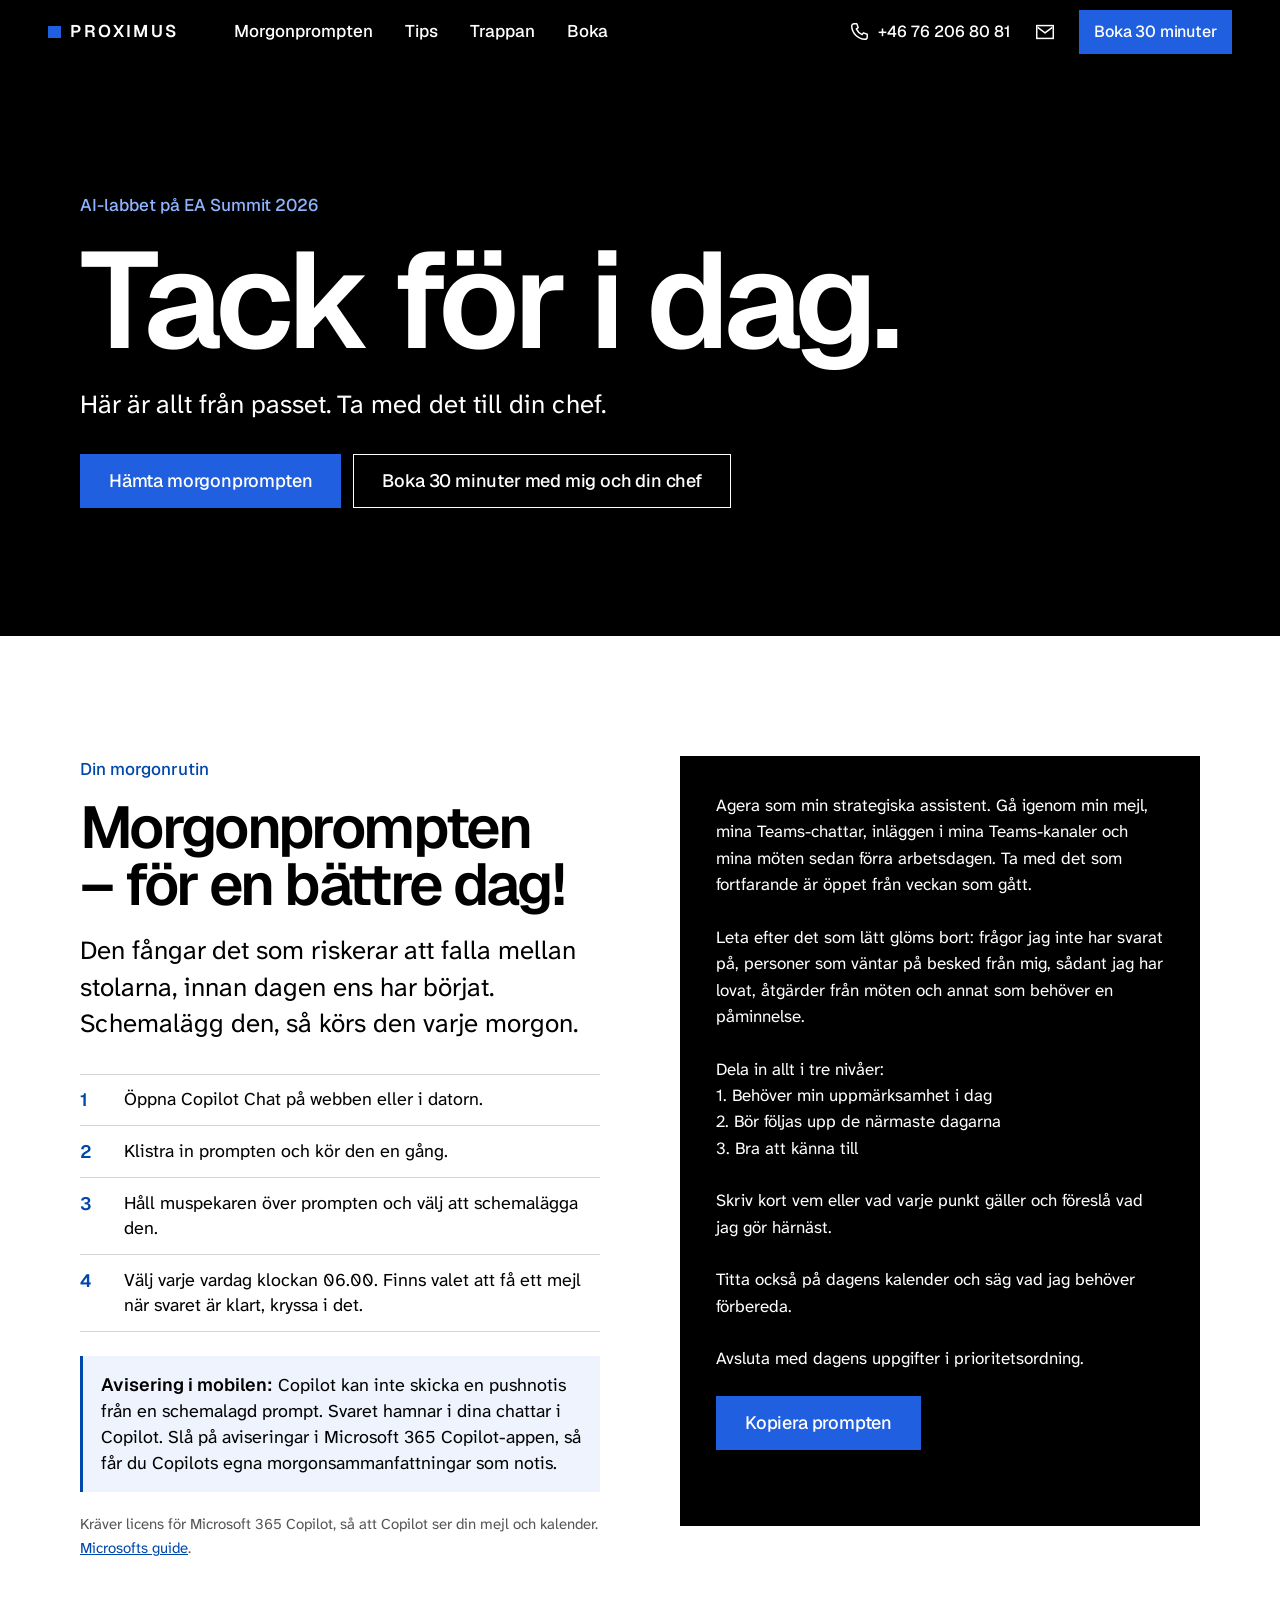
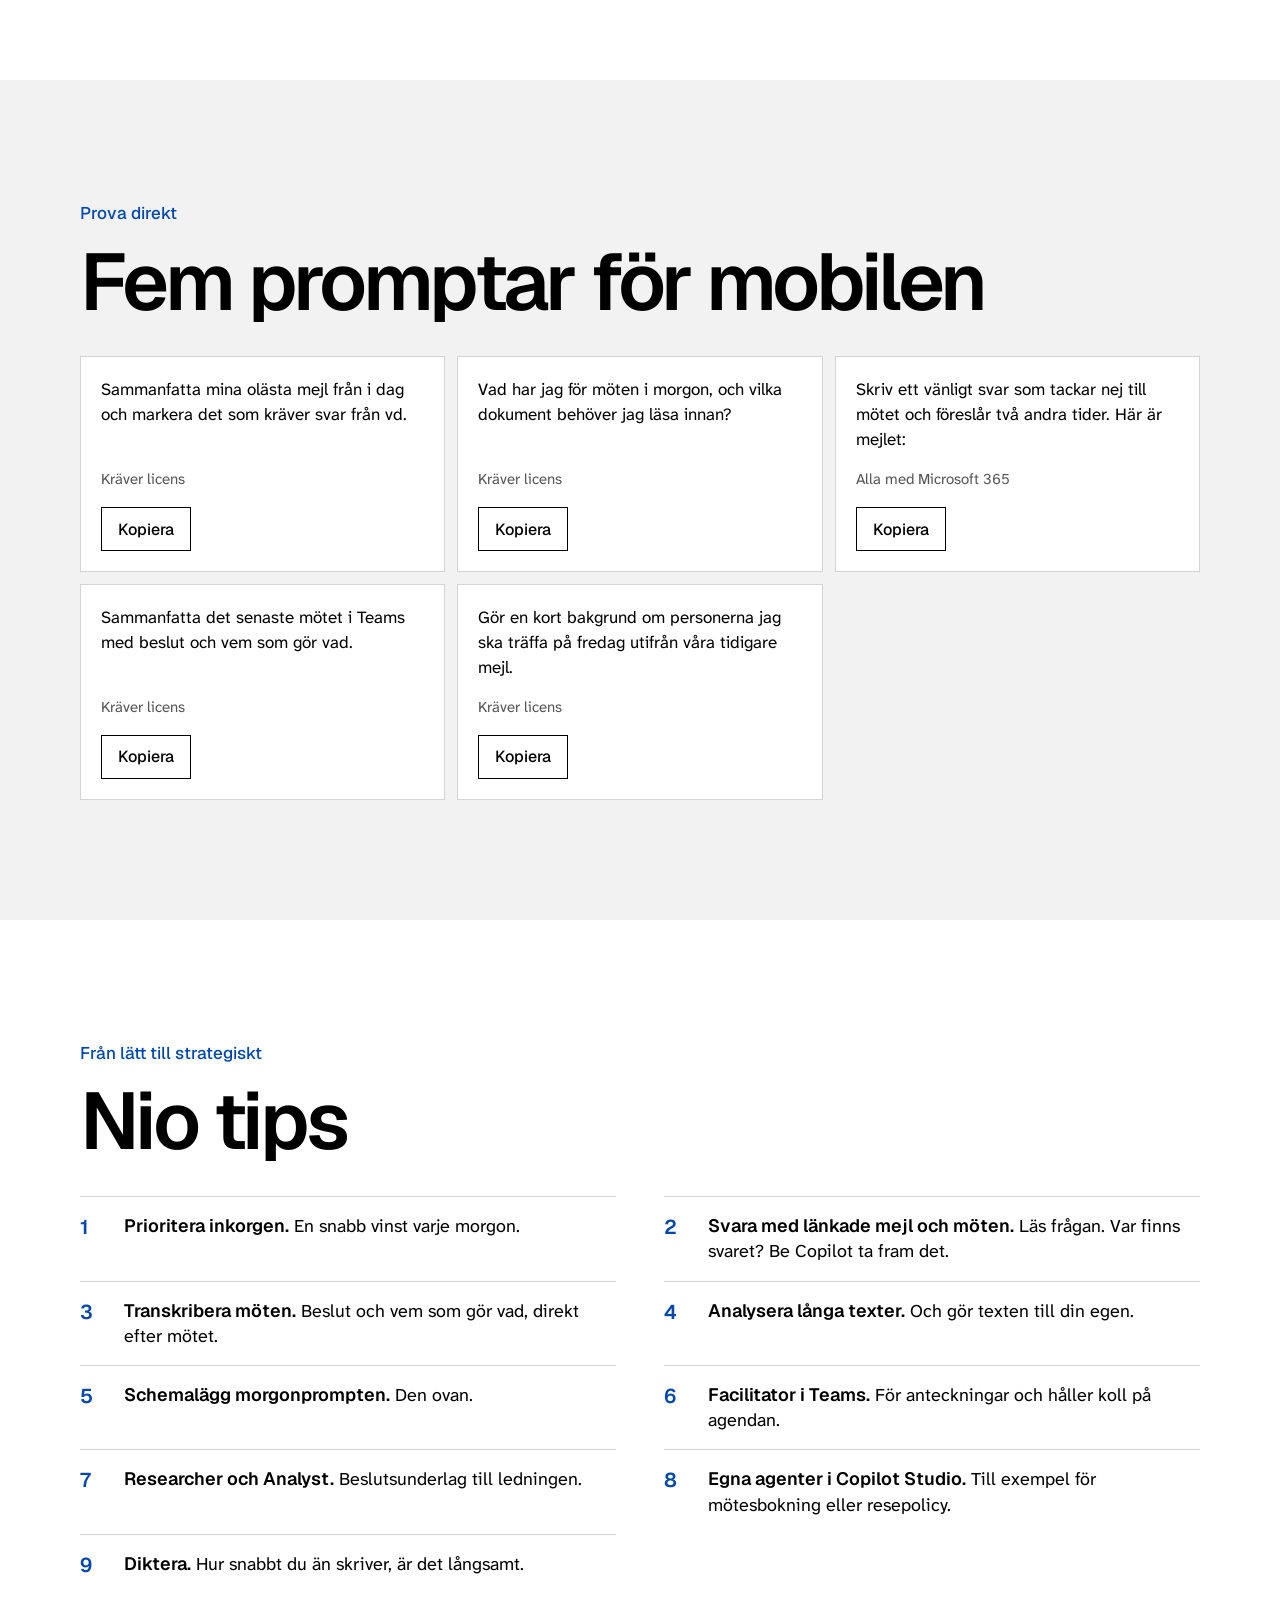
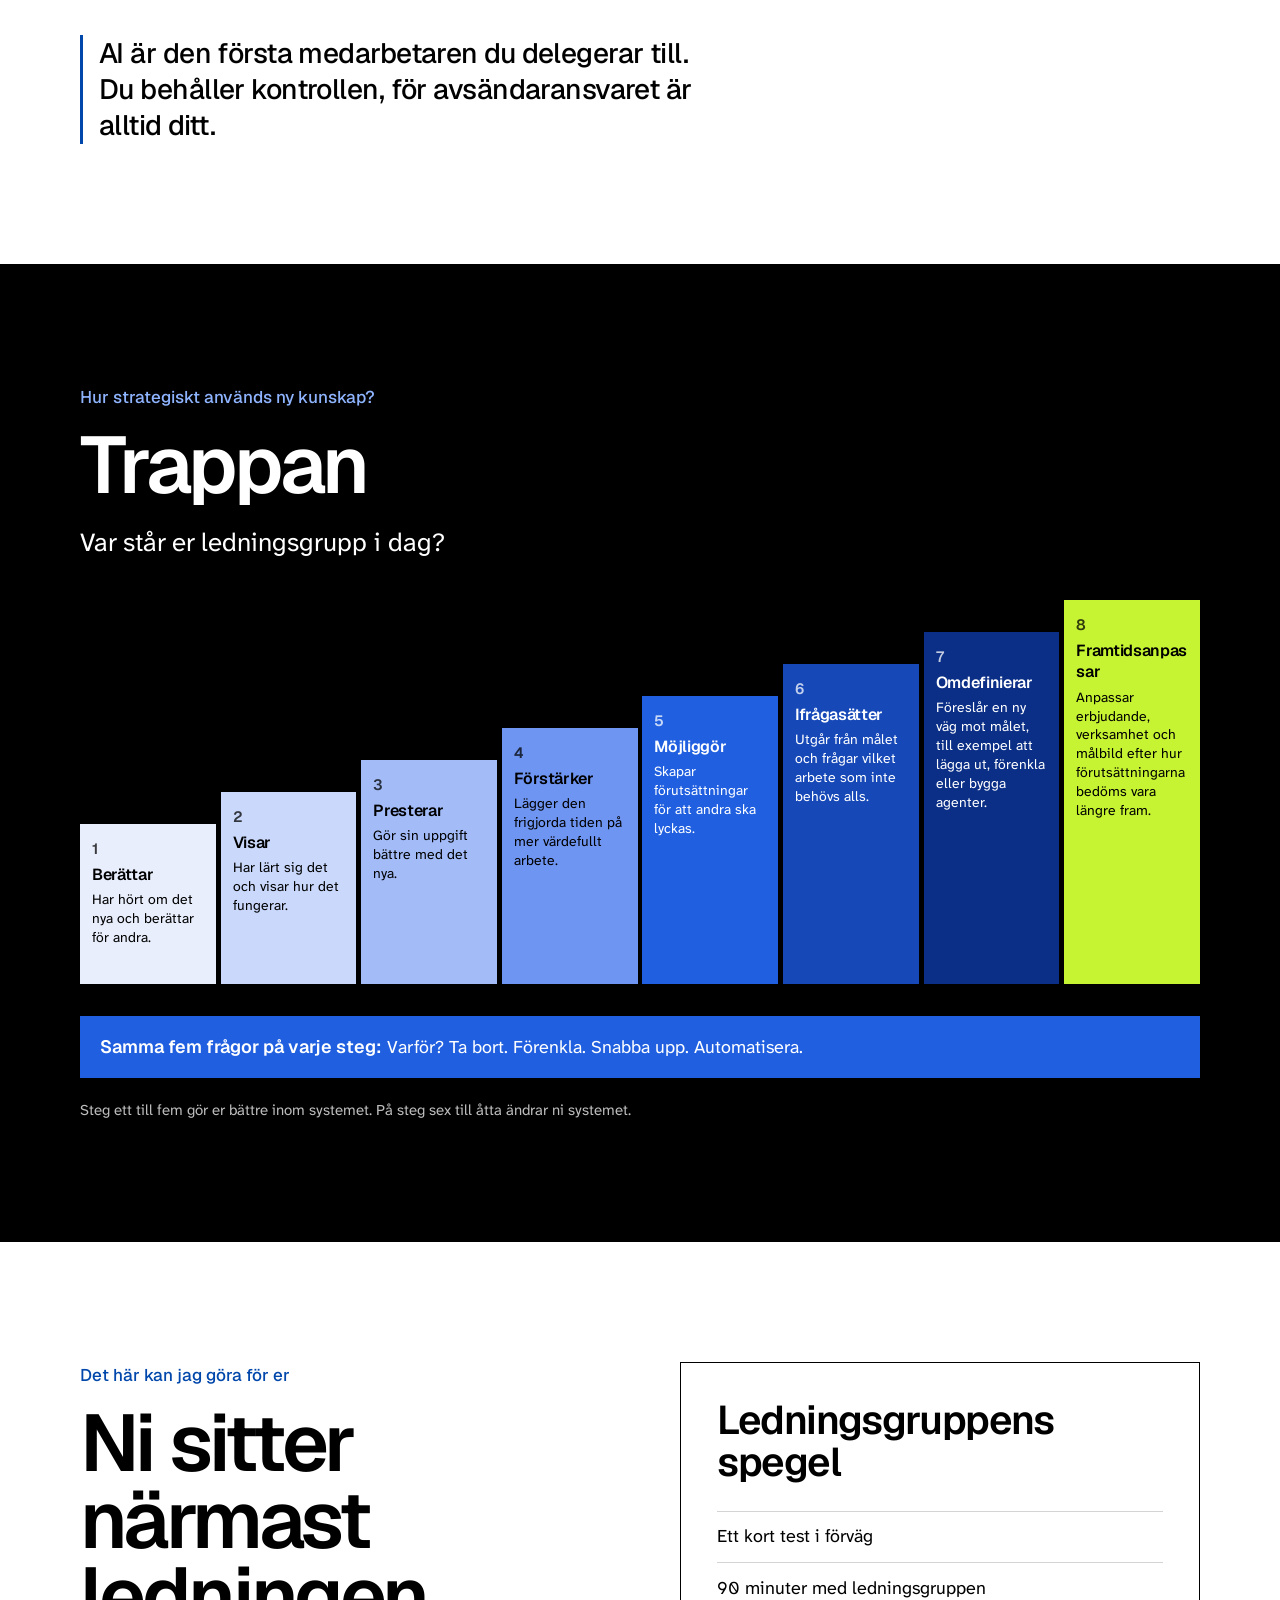
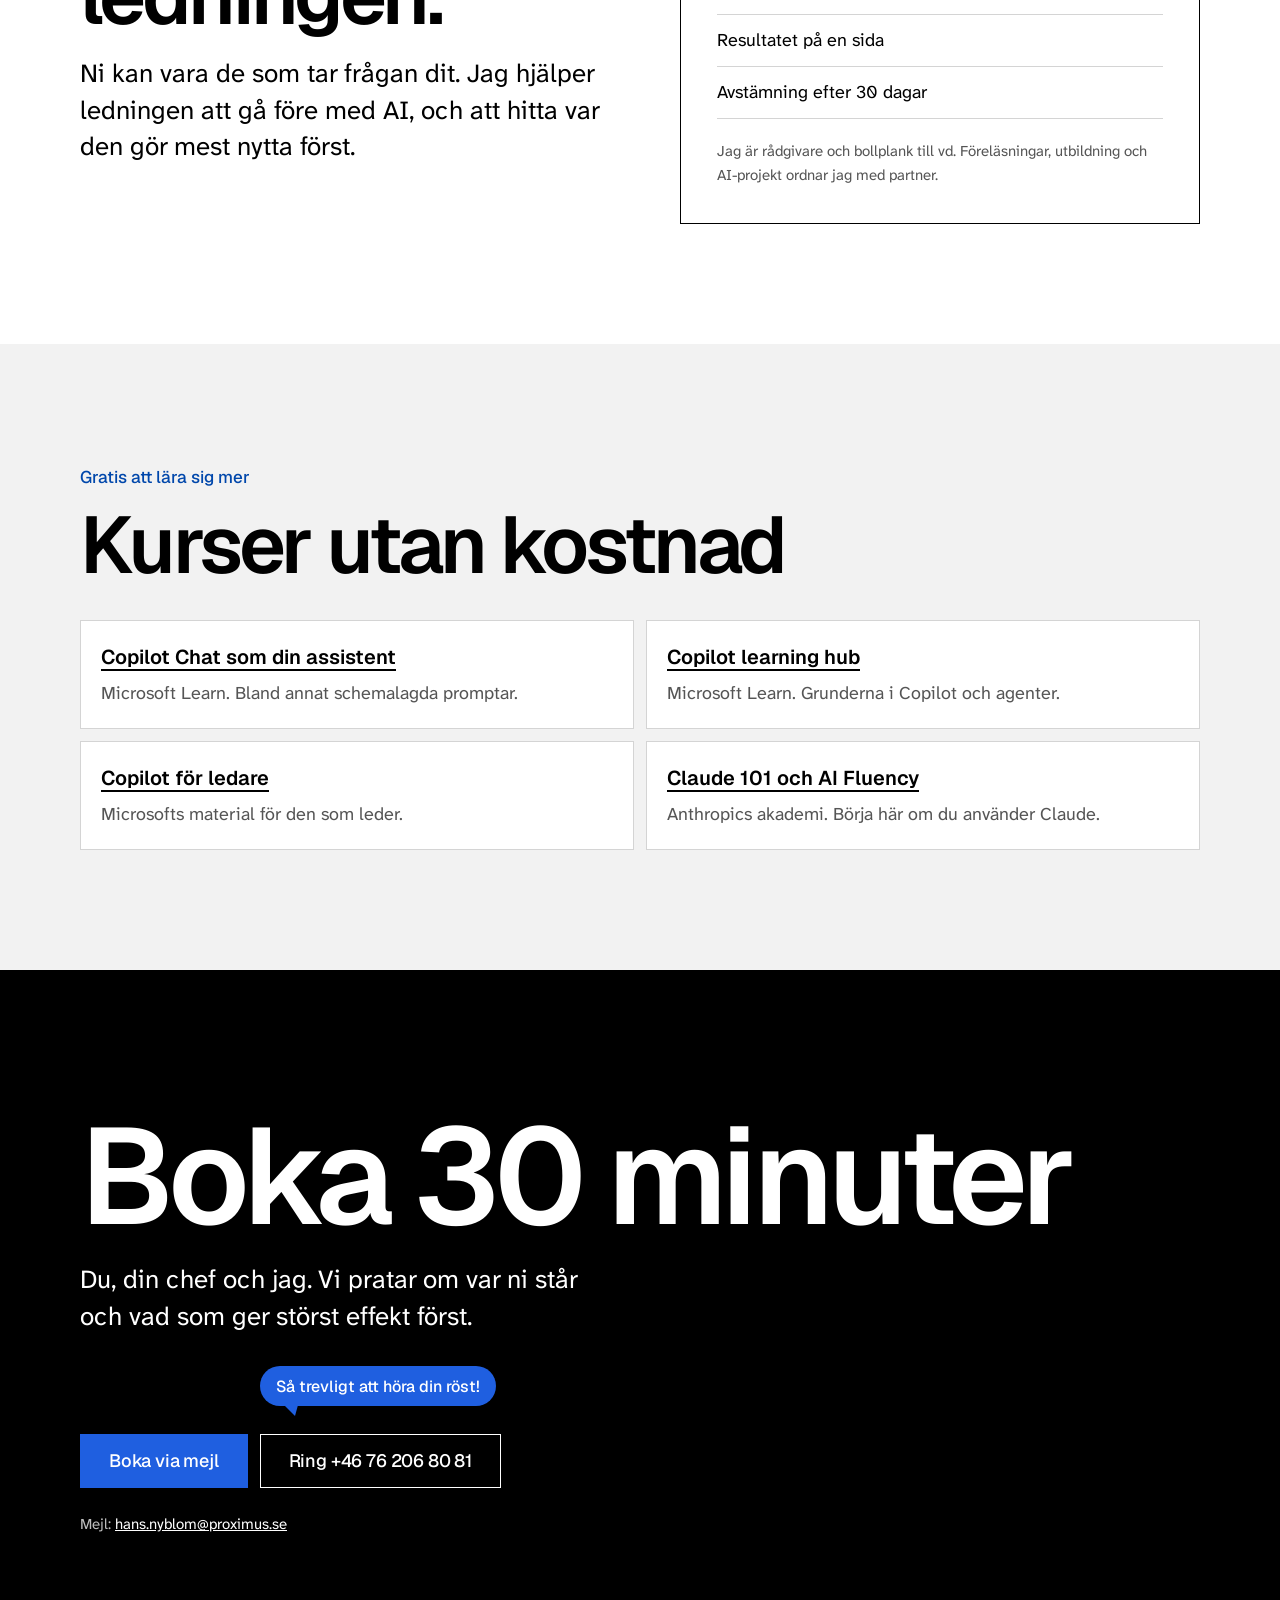
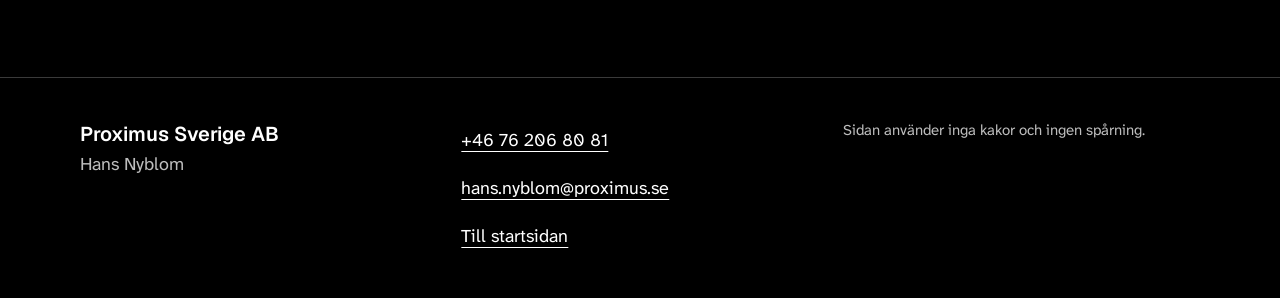
==== commit 99c09b8e: "EA: schemalägg klockan 06.00 och förklara aviseringar Co-Authored-By: Claude Opus 5.5 <noreply@anthr" ====
--- a/ea/index.html
+++ b/ea/index.html
@@ -67,8 +67,9 @@
         <li>Öppna Copilot Chat på webben eller i datorn.</li>
         <li>Klistra in prompten och kör den en gång.</li>
         <li>Håll muspekaren över prompten och välj att schemalägga den.</li>
-        <li>Välj varje vardag, en stund innan du börjar.</li>
+        <li>Välj varje vardag klockan 06.00. Finns valet att få ett mejl när svaret är klart, kryssa i det.</li>
       </ol>
+      <p class="ea-note"><b>Avisering i mobilen:</b> Copilot kan inte skicka en pushnotis från en schemalagd prompt. Svaret hamnar i dina chattar i Copilot. Slå på aviseringar i Microsoft 365 Copilot-appen, så får du Copilots egna morgonsammanfattningar som notis.</p>
       <p class="fine">Kräver licens för Microsoft 365 Copilot, så att Copilot ser din mejl och kalender. <a href="https://support.microsoft.com/microsoft-365-copilot/schedule-your-most-used-copilot-prompts" rel="noopener noreferrer" target="_blank">Microsofts guide</a>.</p>
     </div>
     <div class="ea-prompt">
--- a/assets/css/ea.css
+++ b/assets/css/ea.css
@@ -89,3 +89,6 @@
 #boka .cta-row{align-items:flex-end}
 
 #h-morgon{font-size:clamp(2.25rem,4.6vw,3.75rem);overflow-wrap:anywhere}
+
+.ea-note{margin-top:1.5rem;padding:1rem 1.1rem;background:#EEF3FE;border-left:3px solid var(--cobalt);line-height:1.45}
+.ea-note b{font-family:var(--display);font-weight:600}
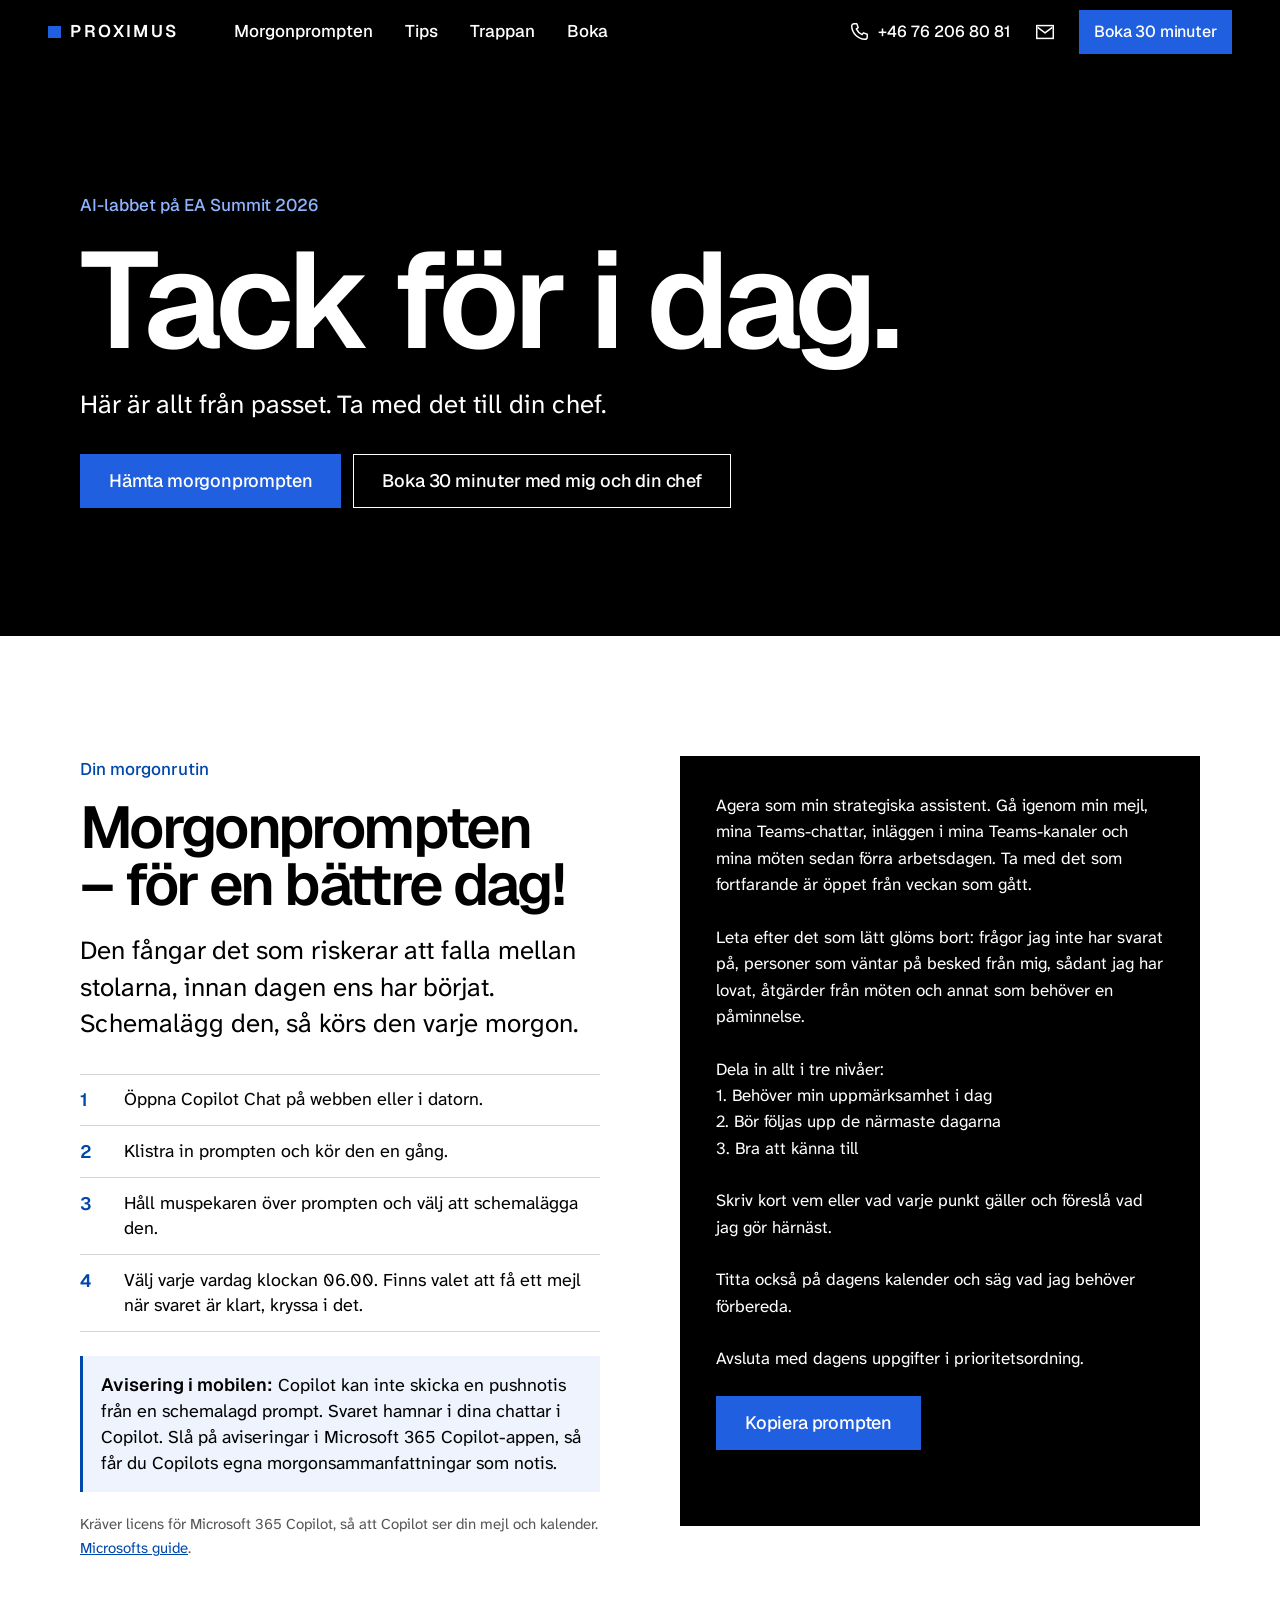
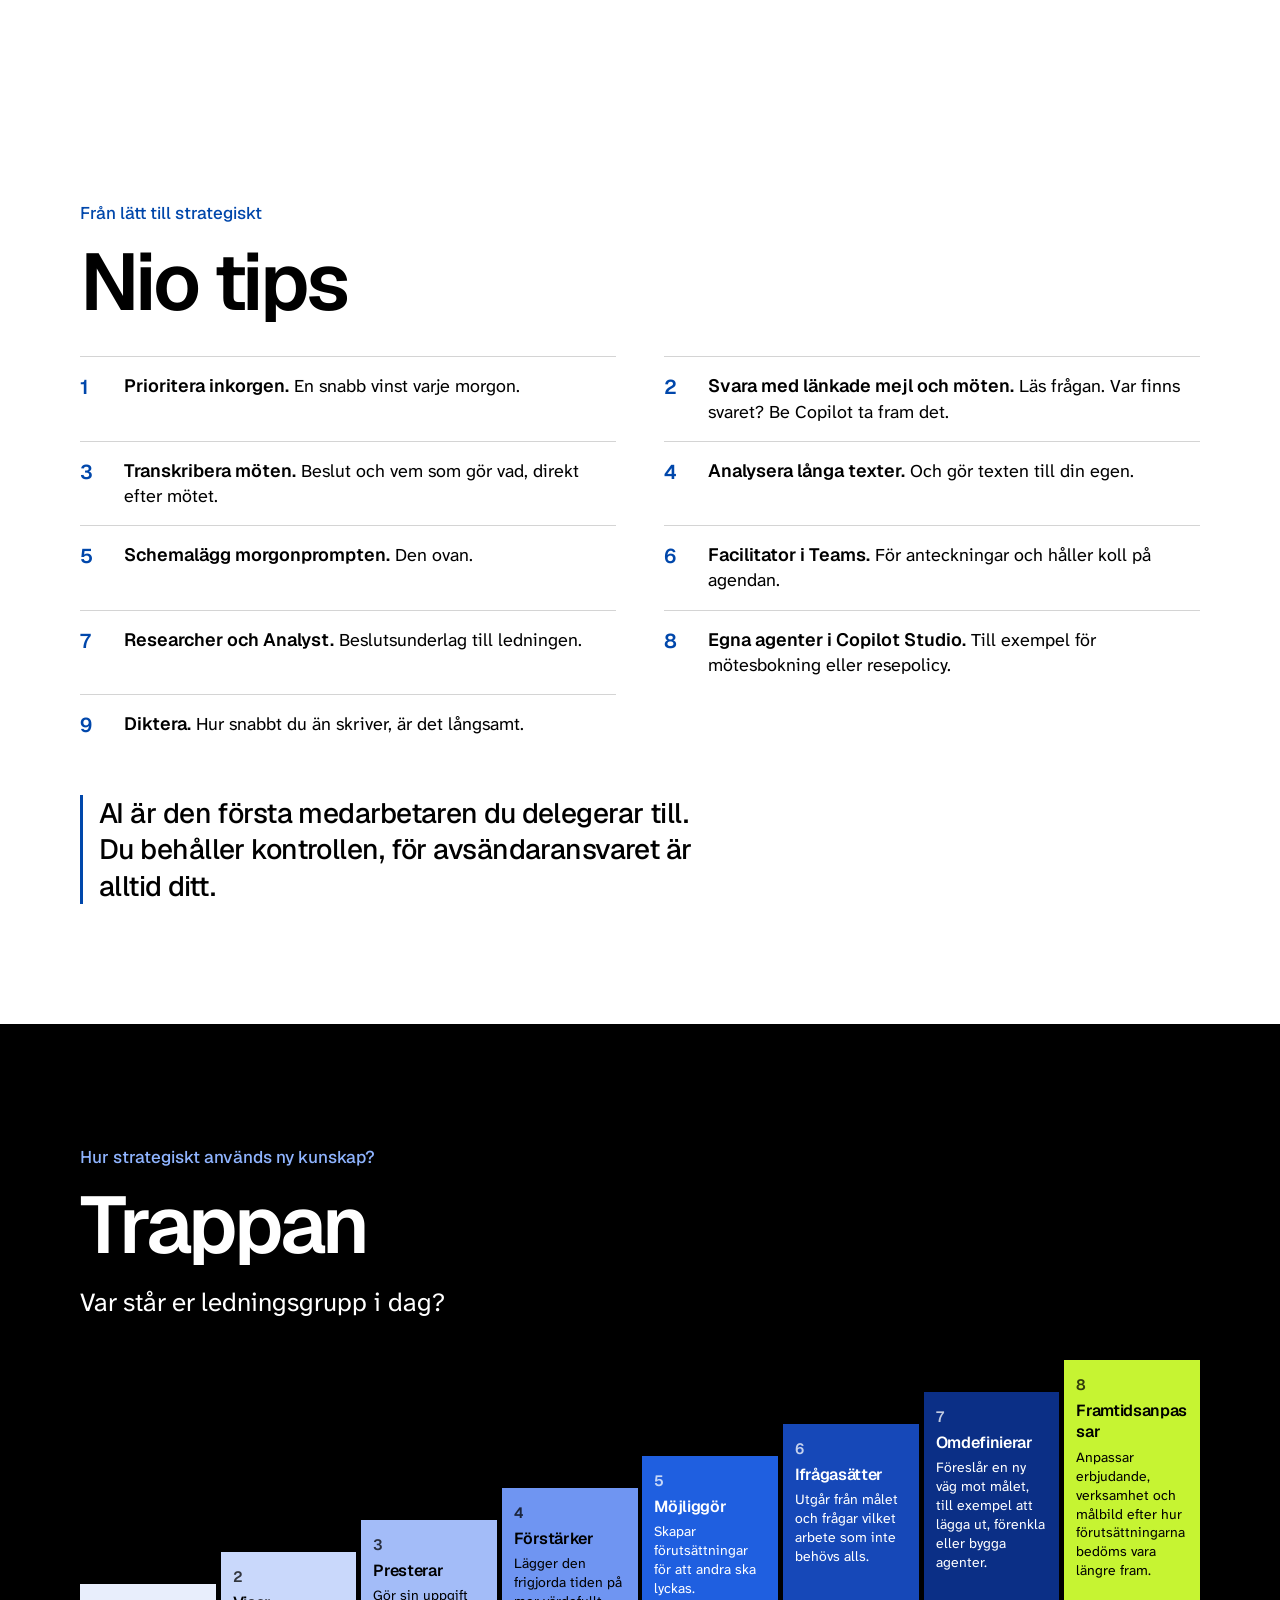
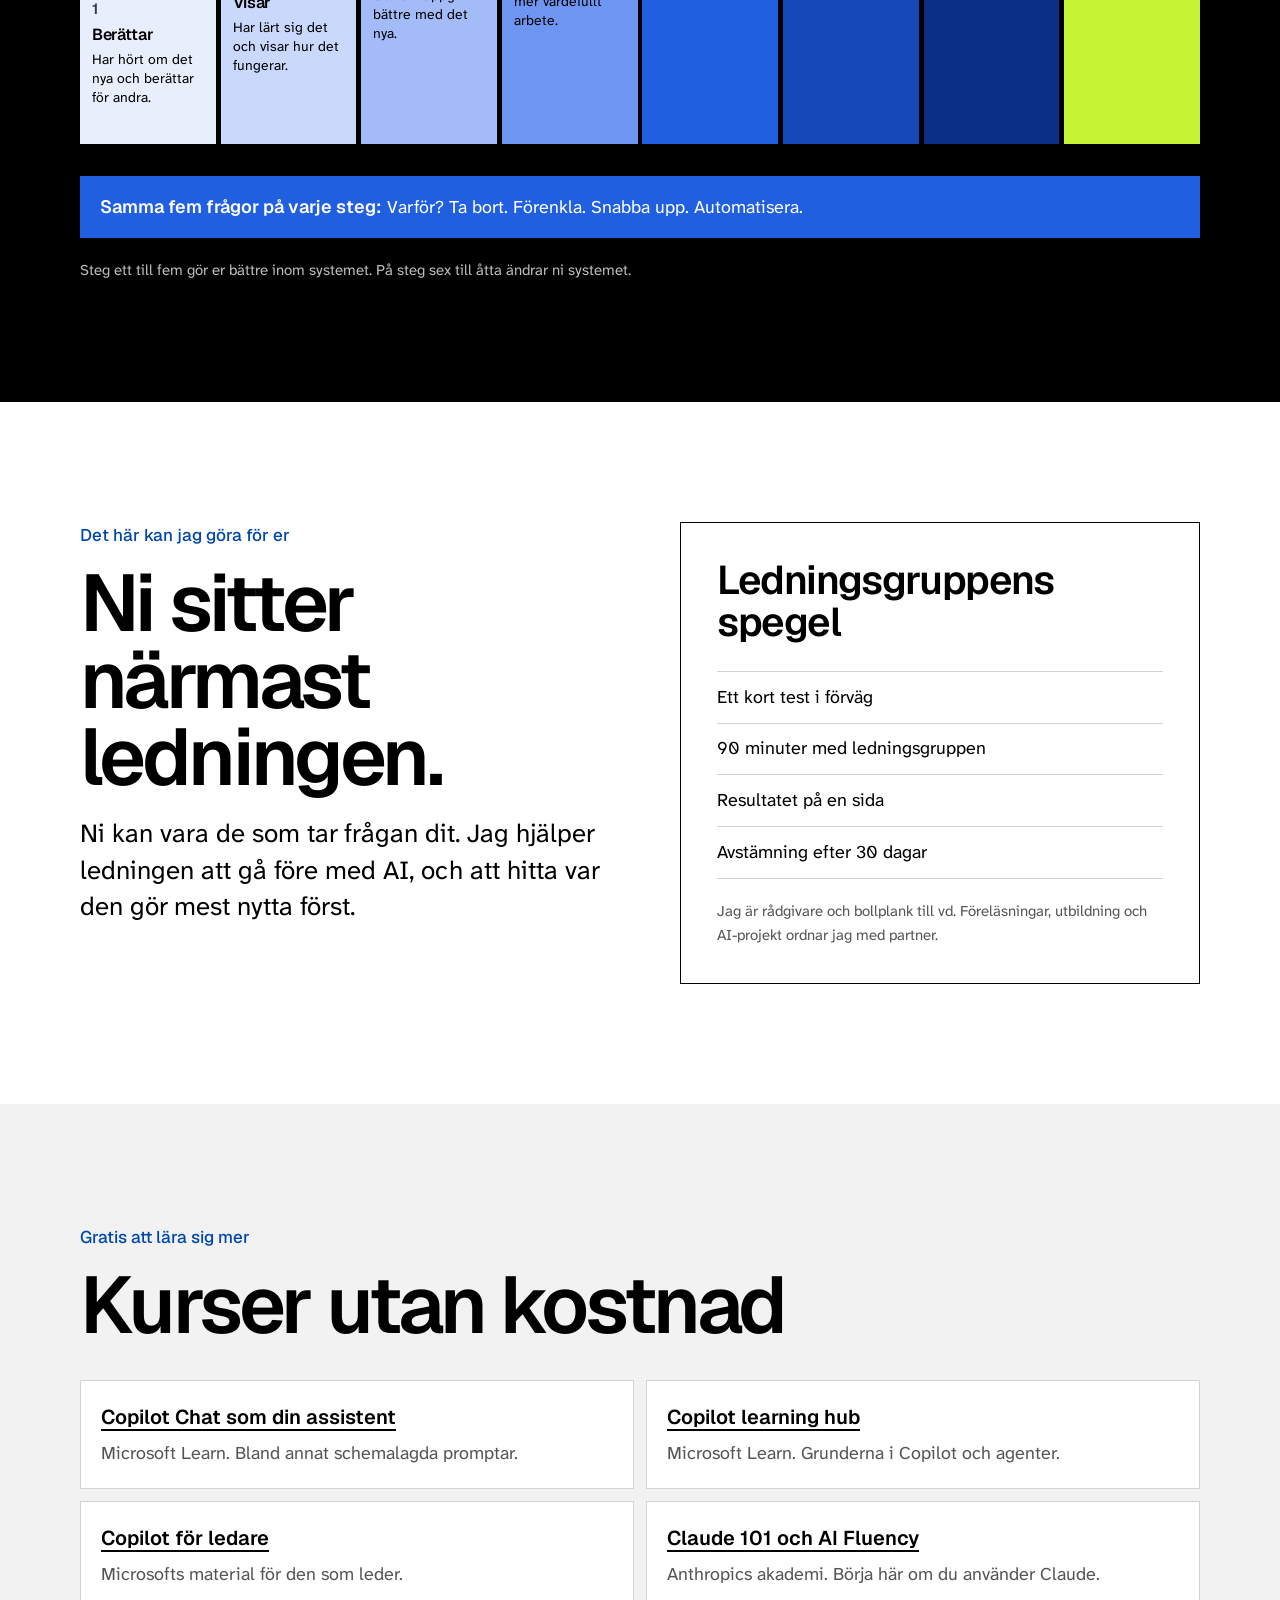
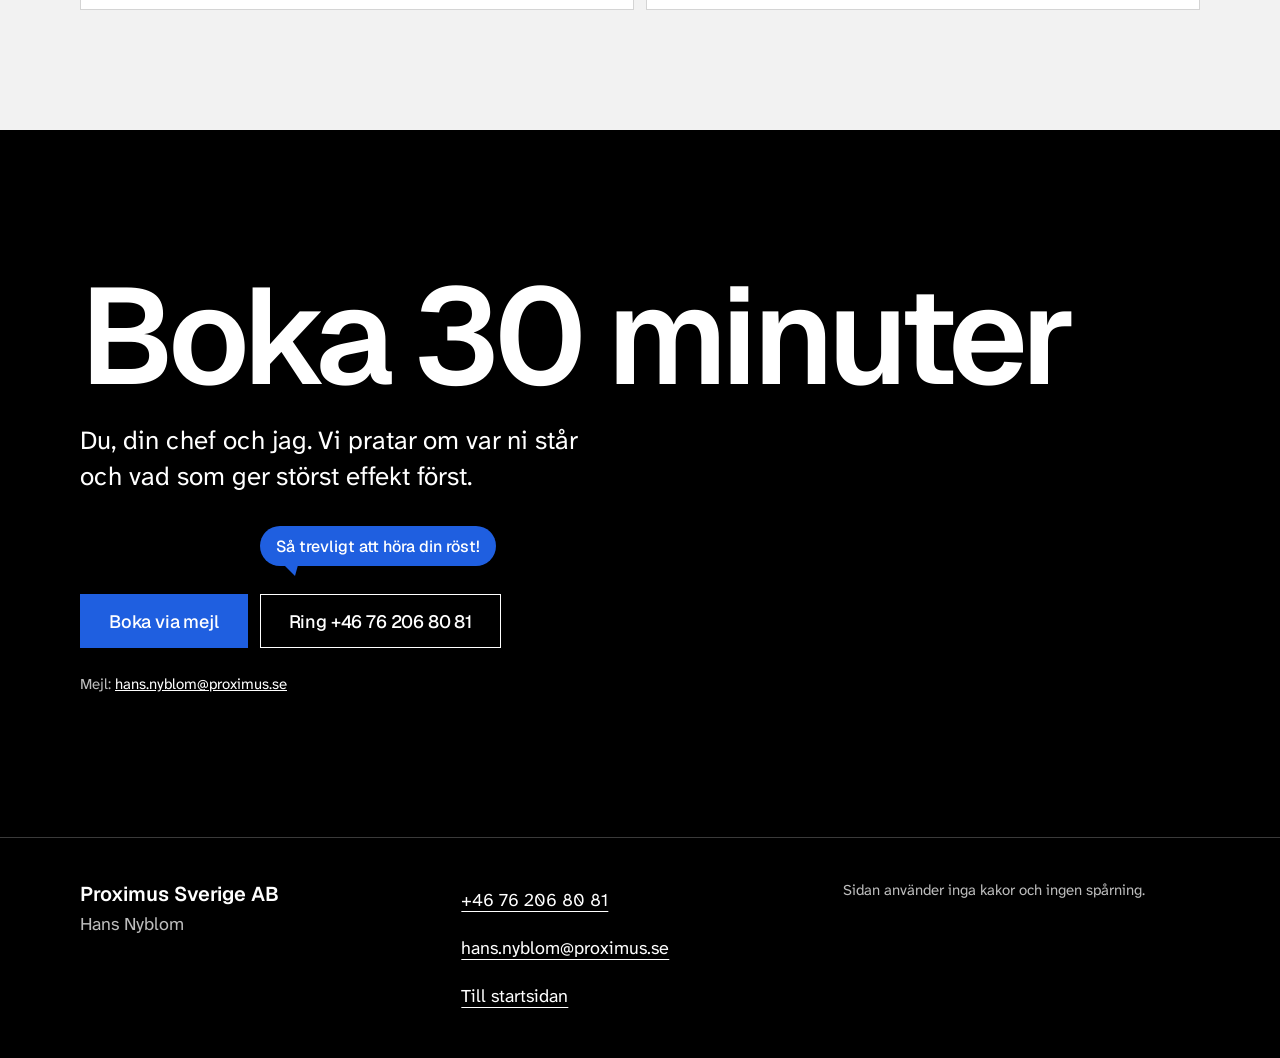
==== commit 95ff480c: "EA: ta bort de fem mobilpromptarna Co-Authored-By: Claude Opus 5.5 <noreply@anthropic.com> Claude-Se" ====
--- a/ea/index.html
+++ b/ea/index.html
@@ -6,7 +6,7 @@
 <meta http-equiv="Content-Security-Policy" content="default-src 'self'; script-src 'self'; style-src 'self'; img-src 'self' data:; font-src 'self'; connect-src 'self'; form-action 'self'; base-uri 'self'; object-src 'none'; upgrade-insecure-requests">
 <meta name="referrer" content="strict-origin-when-cross-origin">
 <title>EA Summit: tips och morgonprompt | Hans Nyblom</title>
-<meta name="description" content="Från AI-labbet på EA Summit 2026. Morgonprompt, fem promptar för mobilen, nio tips och trappan. Boka 30 minuter med Hans och din chef.">
+<meta name="description" content="Från AI-labbet på EA Summit 2026. Morgonprompt, nio tips och trappan. Boka 30 minuter med Hans och din chef.">
 <link rel="canonical" href="https://proximus.se/ea/">
 <meta property="og:type" content="website">
 <meta property="og:locale" content="sv_SE">
@@ -90,20 +90,6 @@
       <button type="button" class="btn btn-main js-copy" data-copy="p-morgon">Kopiera prompten</button>
       <p class="copy-msg" role="status" aria-live="polite"></p>
     </div>
-  </div>
-</section>
-
-<section class="ea-block ea-grey" id="mobilen" aria-labelledby="h-mobil">
-  <div class="wrap">
-    <p class="kicker">Prova direkt</p>
-    <h2 id="h-mobil">Fem promptar för mobilen</h2>
-    <ul class="ea-cards">
-      <li><pre id="m1">Sammanfatta mina olästa mejl från i dag och markera det som kräver svar från vd.</pre><span class="ea-tag">Kräver licens</span><button type="button" class="ea-copy js-copy" data-copy="m1">Kopiera</button></li>
-      <li><pre id="m2">Vad har jag för möten i morgon, och vilka dokument behöver jag läsa innan?</pre><span class="ea-tag">Kräver licens</span><button type="button" class="ea-copy js-copy" data-copy="m2">Kopiera</button></li>
-      <li><pre id="m3">Skriv ett vänligt svar som tackar nej till mötet och föreslår två andra tider. Här är mejlet:</pre><span class="ea-tag">Alla med Microsoft 365</span><button type="button" class="ea-copy js-copy" data-copy="m3">Kopiera</button></li>
-      <li><pre id="m4">Sammanfatta det senaste mötet i Teams med beslut och vem som gör vad.</pre><span class="ea-tag">Kräver licens</span><button type="button" class="ea-copy js-copy" data-copy="m4">Kopiera</button></li>
-      <li><pre id="m5">Gör en kort bakgrund om personerna jag ska träffa på fredag utifrån våra tidigare mejl.</pre><span class="ea-tag">Kräver licens</span><button type="button" class="ea-copy js-copy" data-copy="m5">Kopiera</button></li>
-    </ul>
   </div>
 </section>
 
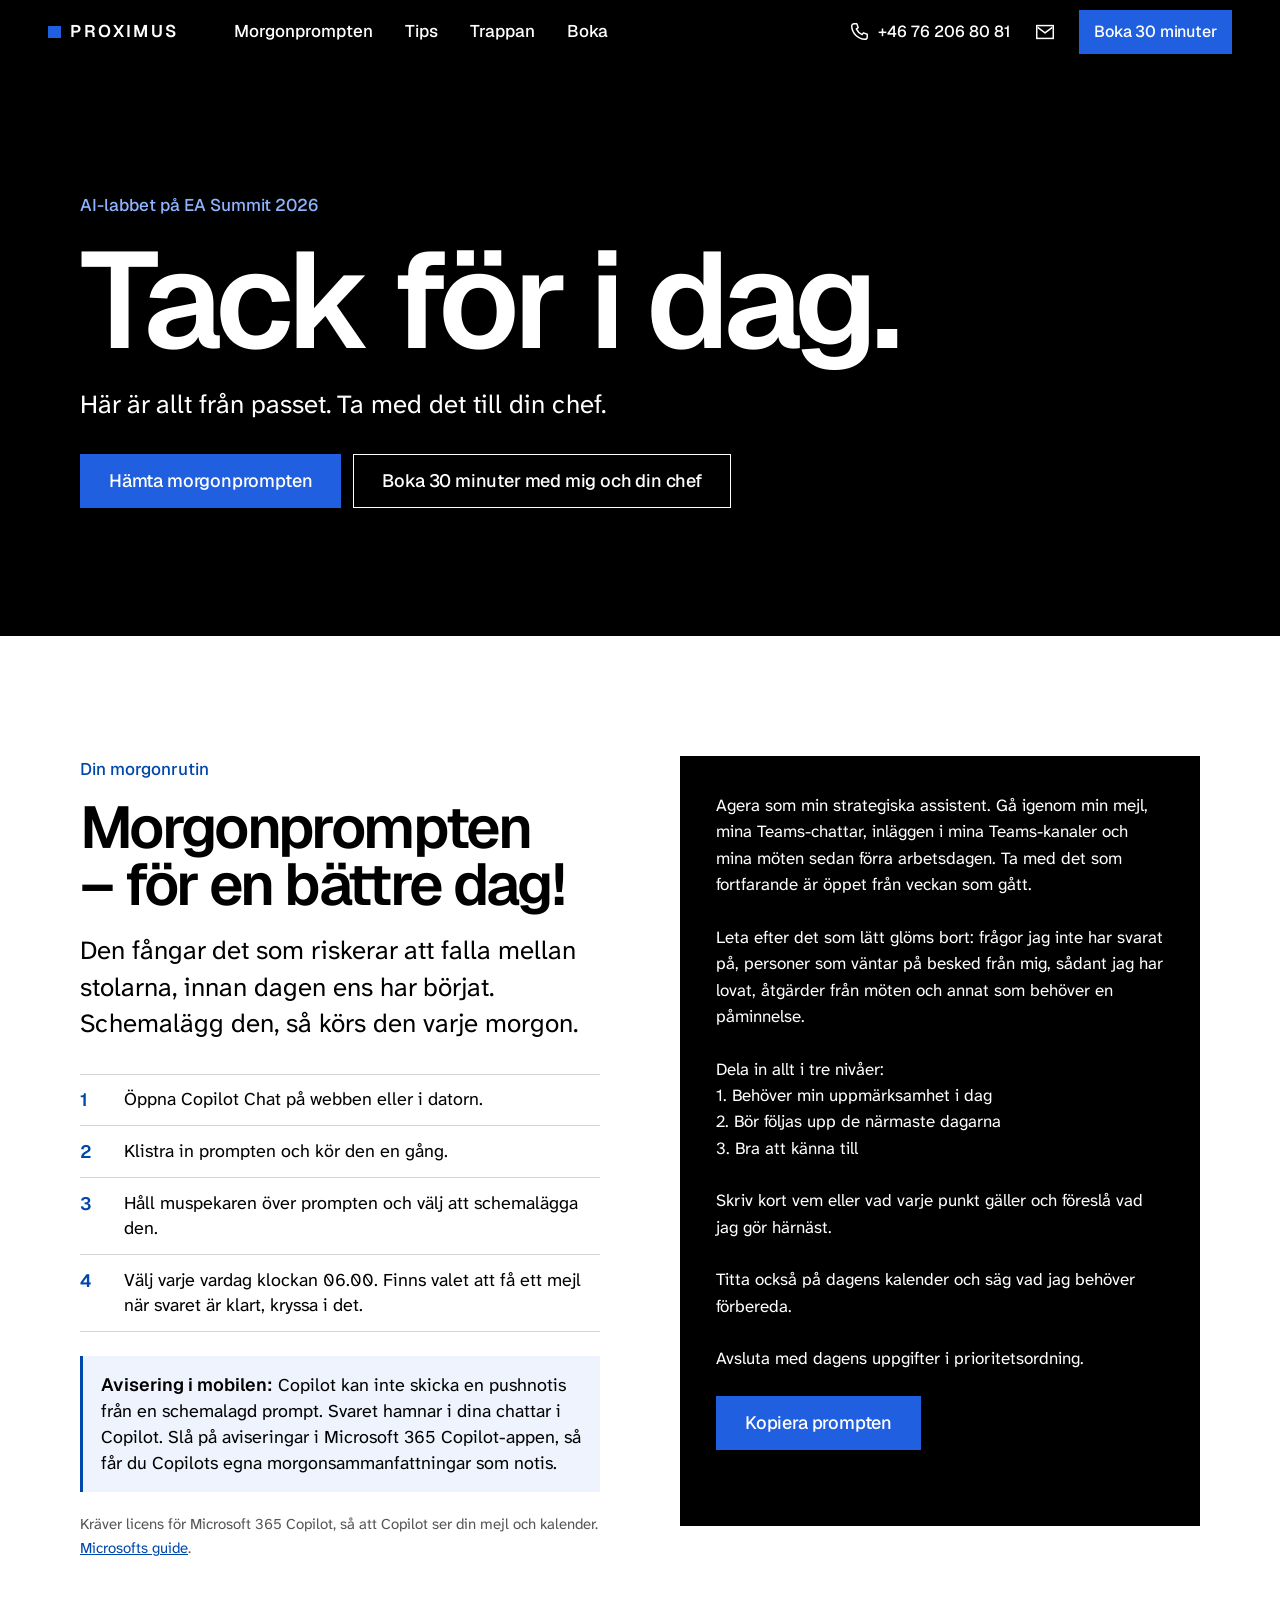
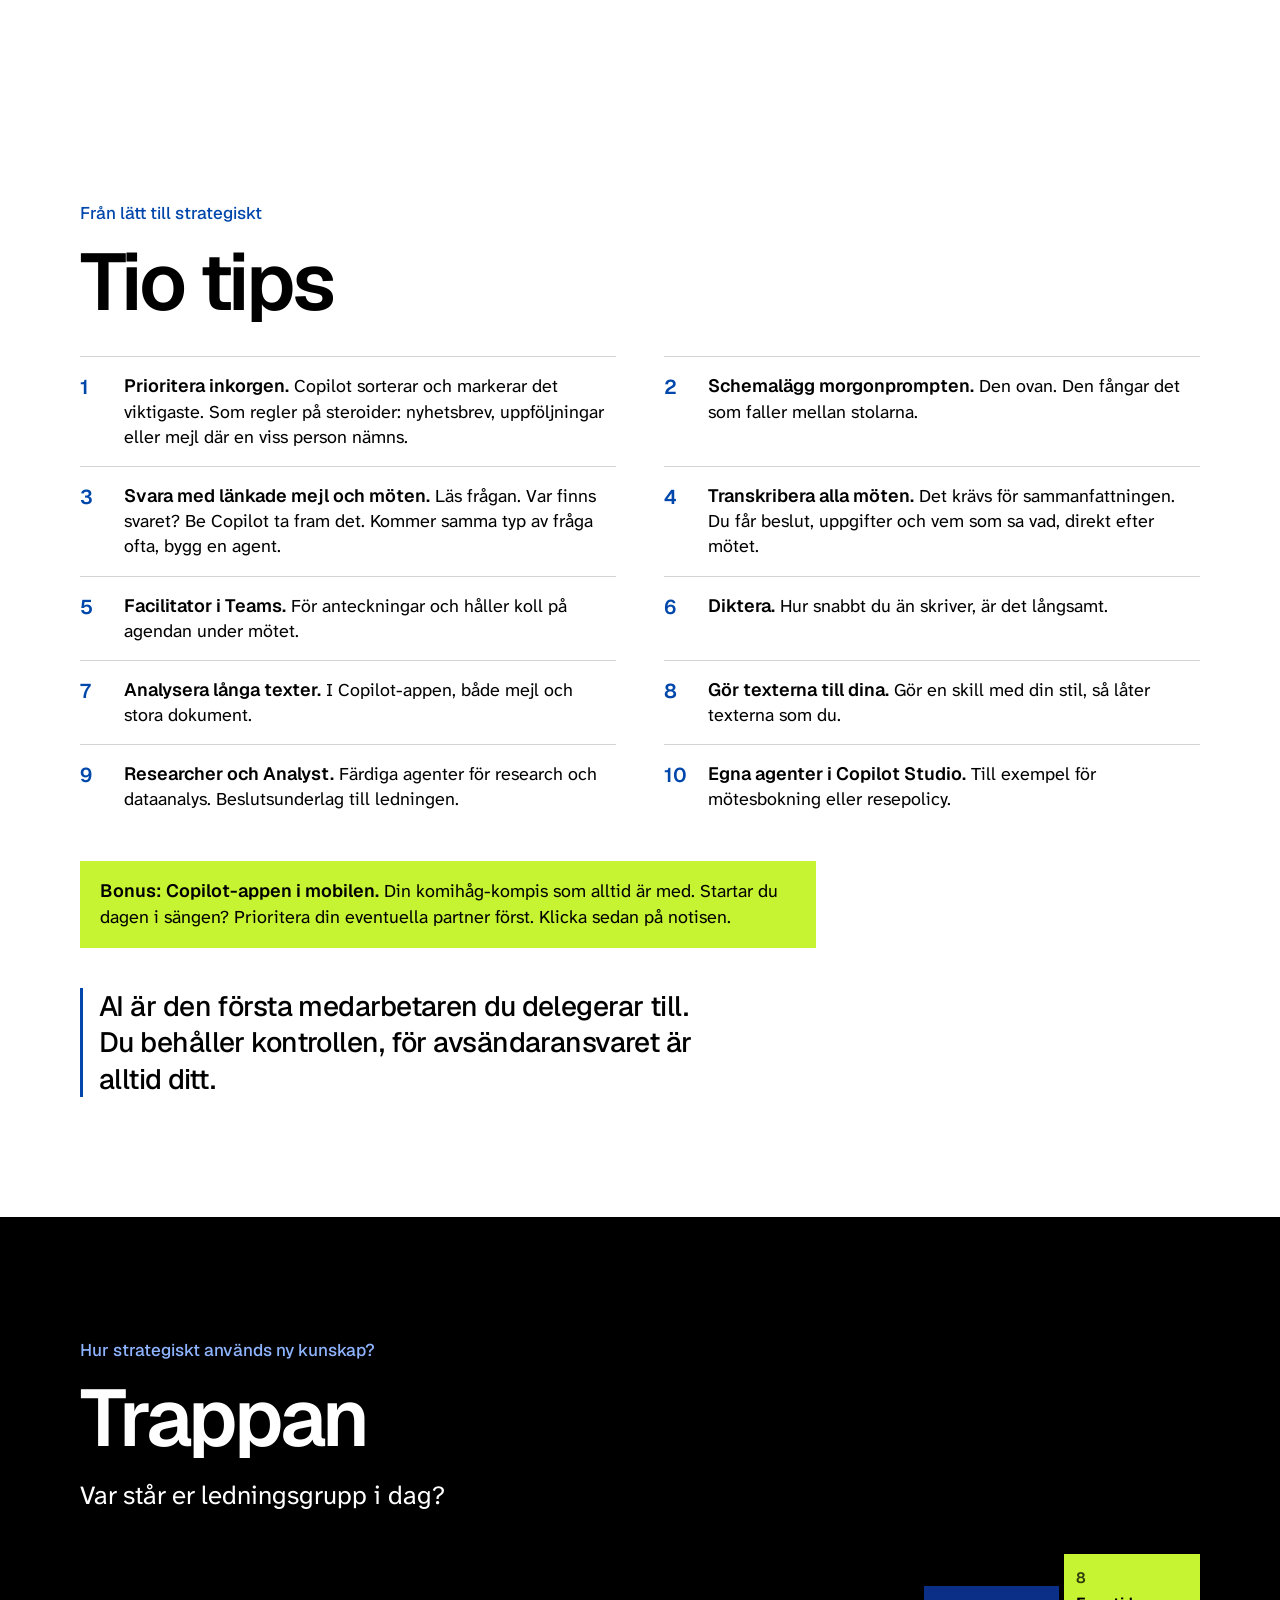
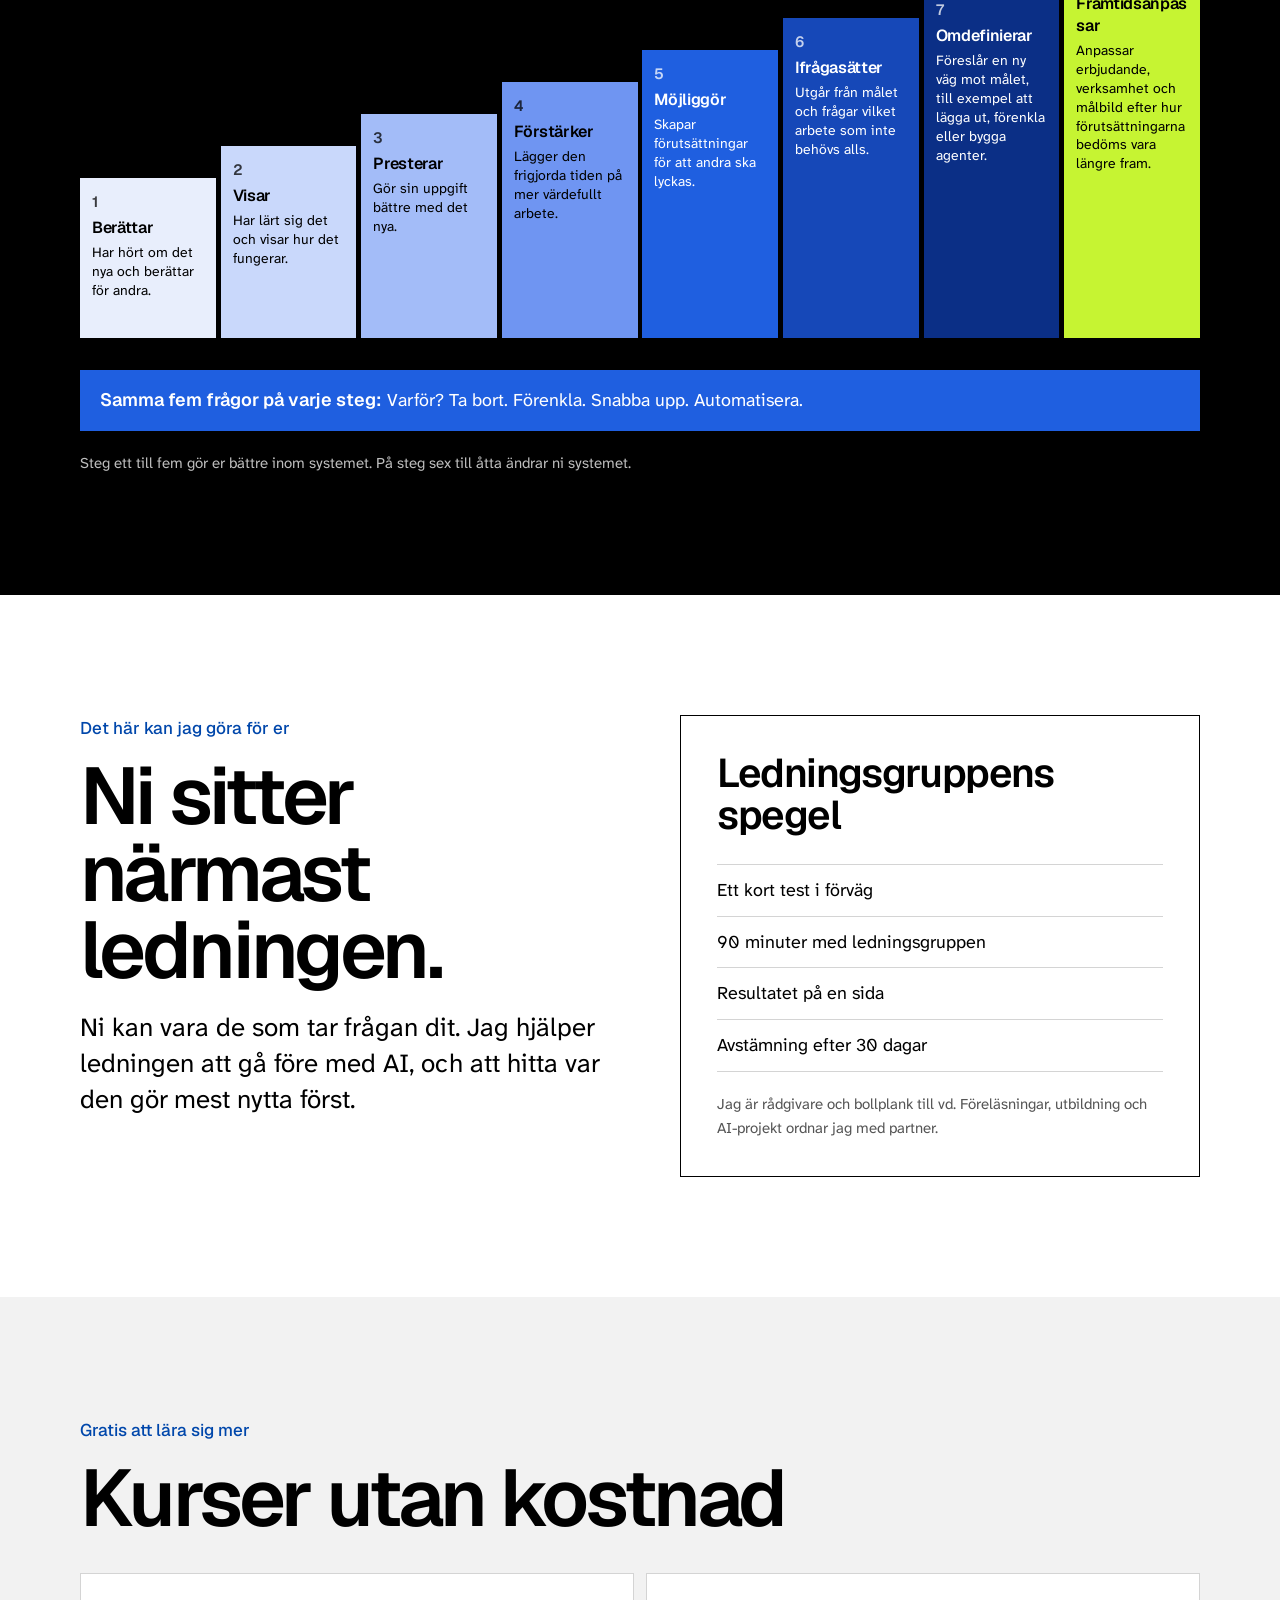
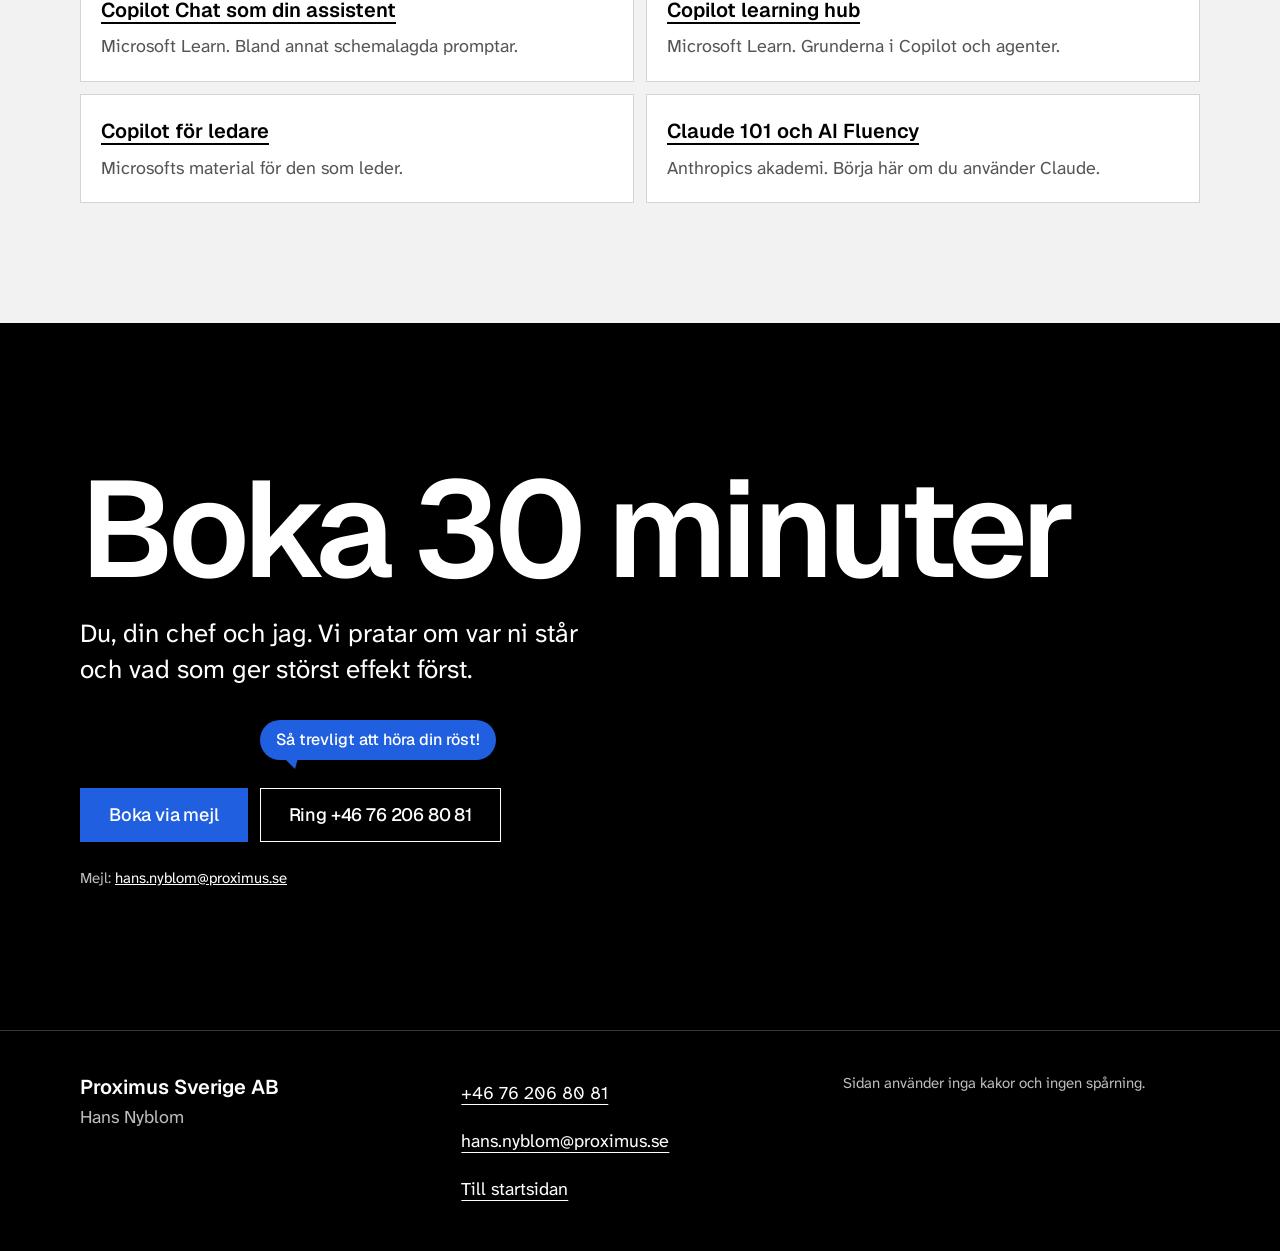
==== commit b81add75: "EA: tio tips och bonus enligt manus Co-Authored-By: Claude Opus 5.5 <noreply@anthropic.com> Claude-S" ====
--- a/ea/index.html
+++ b/ea/index.html
@@ -6,7 +6,7 @@
 <meta http-equiv="Content-Security-Policy" content="default-src 'self'; script-src 'self'; style-src 'self'; img-src 'self' data:; font-src 'self'; connect-src 'self'; form-action 'self'; base-uri 'self'; object-src 'none'; upgrade-insecure-requests">
 <meta name="referrer" content="strict-origin-when-cross-origin">
 <title>EA Summit: tips och morgonprompt | Hans Nyblom</title>
-<meta name="description" content="Från AI-labbet på EA Summit 2026. Morgonprompt, nio tips och trappan. Boka 30 minuter med Hans och din chef.">
+<meta name="description" content="Från AI-labbet på EA Summit 2026. Morgonprompt, tio tips och trappan. Boka 30 minuter med Hans och din chef.">
 <link rel="canonical" href="https://proximus.se/ea/">
 <meta property="og:type" content="website">
 <meta property="og:locale" content="sv_SE">
@@ -96,18 +96,20 @@
 <section class="ea-block" id="tips" aria-labelledby="h-tips">
   <div class="wrap">
     <p class="kicker">Från lätt till strategiskt</p>
-    <h2 id="h-tips">Nio tips</h2>
+    <h2 id="h-tips">Tio tips</h2>
     <ol class="ea-tips">
-      <li><span><b>Prioritera inkorgen.</b> En snabb vinst varje morgon.</span></li>
-      <li><span><b>Svara med länkade mejl och möten.</b> Läs frågan. Var finns svaret? Be Copilot ta fram det.</span></li>
-      <li><span><b>Transkribera möten.</b> Beslut och vem som gör vad, direkt efter mötet.</span></li>
-      <li><span><b>Analysera långa texter.</b> Och gör texten till din egen.</span></li>
-      <li><span><b>Schemalägg morgonprompten.</b> Den ovan.</span></li>
-      <li><span><b>Facilitator i Teams.</b> För anteckningar och håller koll på agendan.</span></li>
-      <li><span><b>Researcher och Analyst.</b> Beslutsunderlag till ledningen.</span></li>
+      <li><span><b>Prioritera inkorgen.</b> Copilot sorterar och markerar det viktigaste. Som regler på steroider: nyhetsbrev, uppföljningar eller mejl där en viss person nämns.</span></li>
+      <li><span><b>Schemalägg morgonprompten.</b> Den ovan. Den fångar det som faller mellan stolarna.</span></li>
+      <li><span><b>Svara med länkade mejl och möten.</b> Läs frågan. Var finns svaret? Be Copilot ta fram det. Kommer samma typ av fråga ofta, bygg en agent.</span></li>
+      <li><span><b>Transkribera alla möten.</b> Det krävs för sammanfattningen. Du får beslut, uppgifter och vem som sa vad, direkt efter mötet.</span></li>
+      <li><span><b>Facilitator i Teams.</b> För anteckningar och håller koll på agendan under mötet.</span></li>
+      <li><span><b>Diktera.</b> Hur snabbt du än skriver, är det långsamt.</span></li>
+      <li><span><b>Analysera långa texter.</b> I Copilot-appen, både mejl och stora dokument.</span></li>
+      <li><span><b>Gör texterna till dina.</b> Gör en skill med din stil, så låter texterna som du.</span></li>
+      <li><span><b>Researcher och Analyst.</b> Färdiga agenter för research och dataanalys. Beslutsunderlag till ledningen.</span></li>
       <li><span><b>Egna agenter i Copilot Studio.</b> Till exempel för mötesbokning eller resepolicy.</span></li>
-      <li><span><b>Diktera.</b> Hur snabbt du än skriver, är det långsamt.</span></li>
     </ol>
+    <p class="ea-bonus"><b>Bonus: Copilot-appen i mobilen.</b> Din komihåg-kompis som alltid är med. Startar du dagen i sängen? Prioritera din eventuella partner först. Klicka sedan på notisen.</p>
     <p class="ea-quote">AI är den första medarbetaren du delegerar till. Du behåller kontrollen, för avsändaransvaret är alltid ditt.</p>
   </div>
 </section>
--- a/assets/css/ea.css
+++ b/assets/css/ea.css
@@ -92,3 +92,5 @@
 
 .ea-note{margin-top:1.5rem;padding:1rem 1.1rem;background:#EEF3FE;border-left:3px solid var(--cobalt);line-height:1.45}
 .ea-note b{font-family:var(--display);font-weight:600}
+.ea-bonus{margin-top:2rem;padding:1.1rem 1.25rem;background:#C6F432;line-height:1.45;max-width:46rem}
+.ea-bonus b{font-family:var(--display);font-weight:600}
